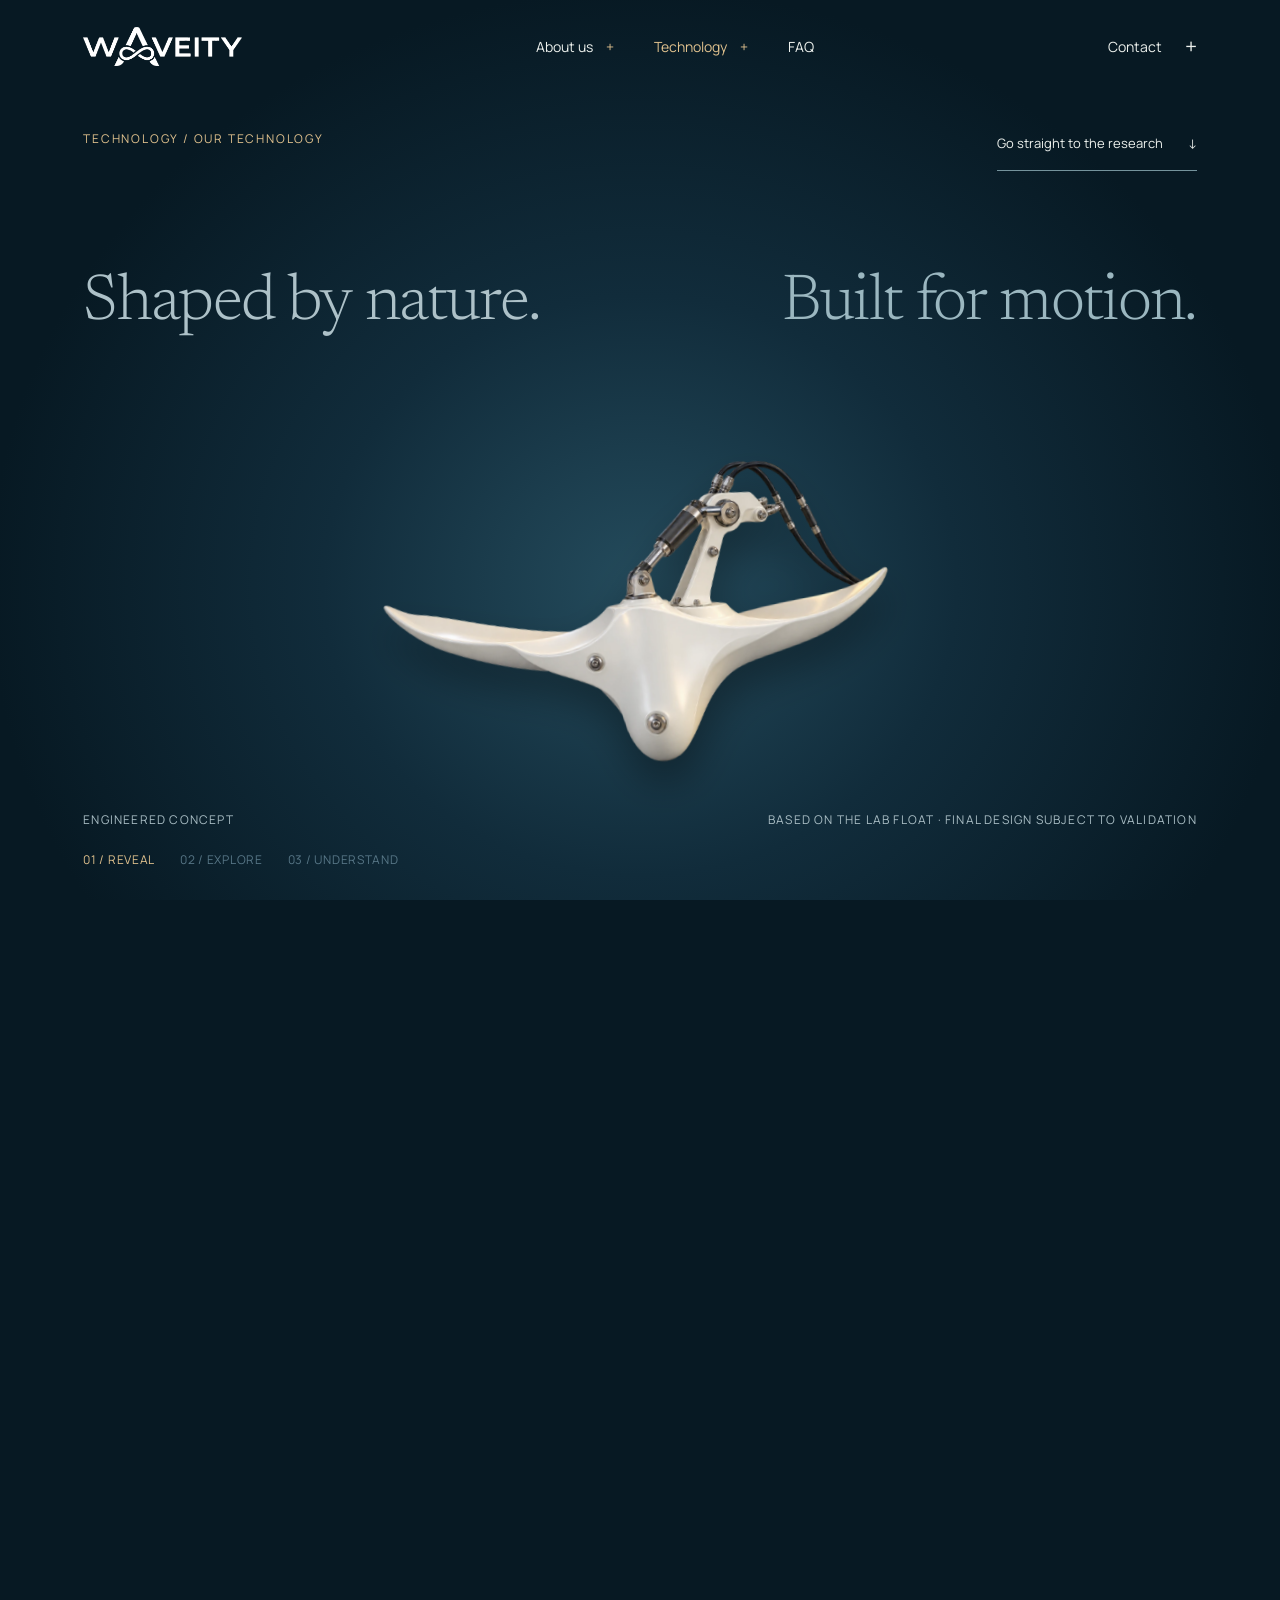
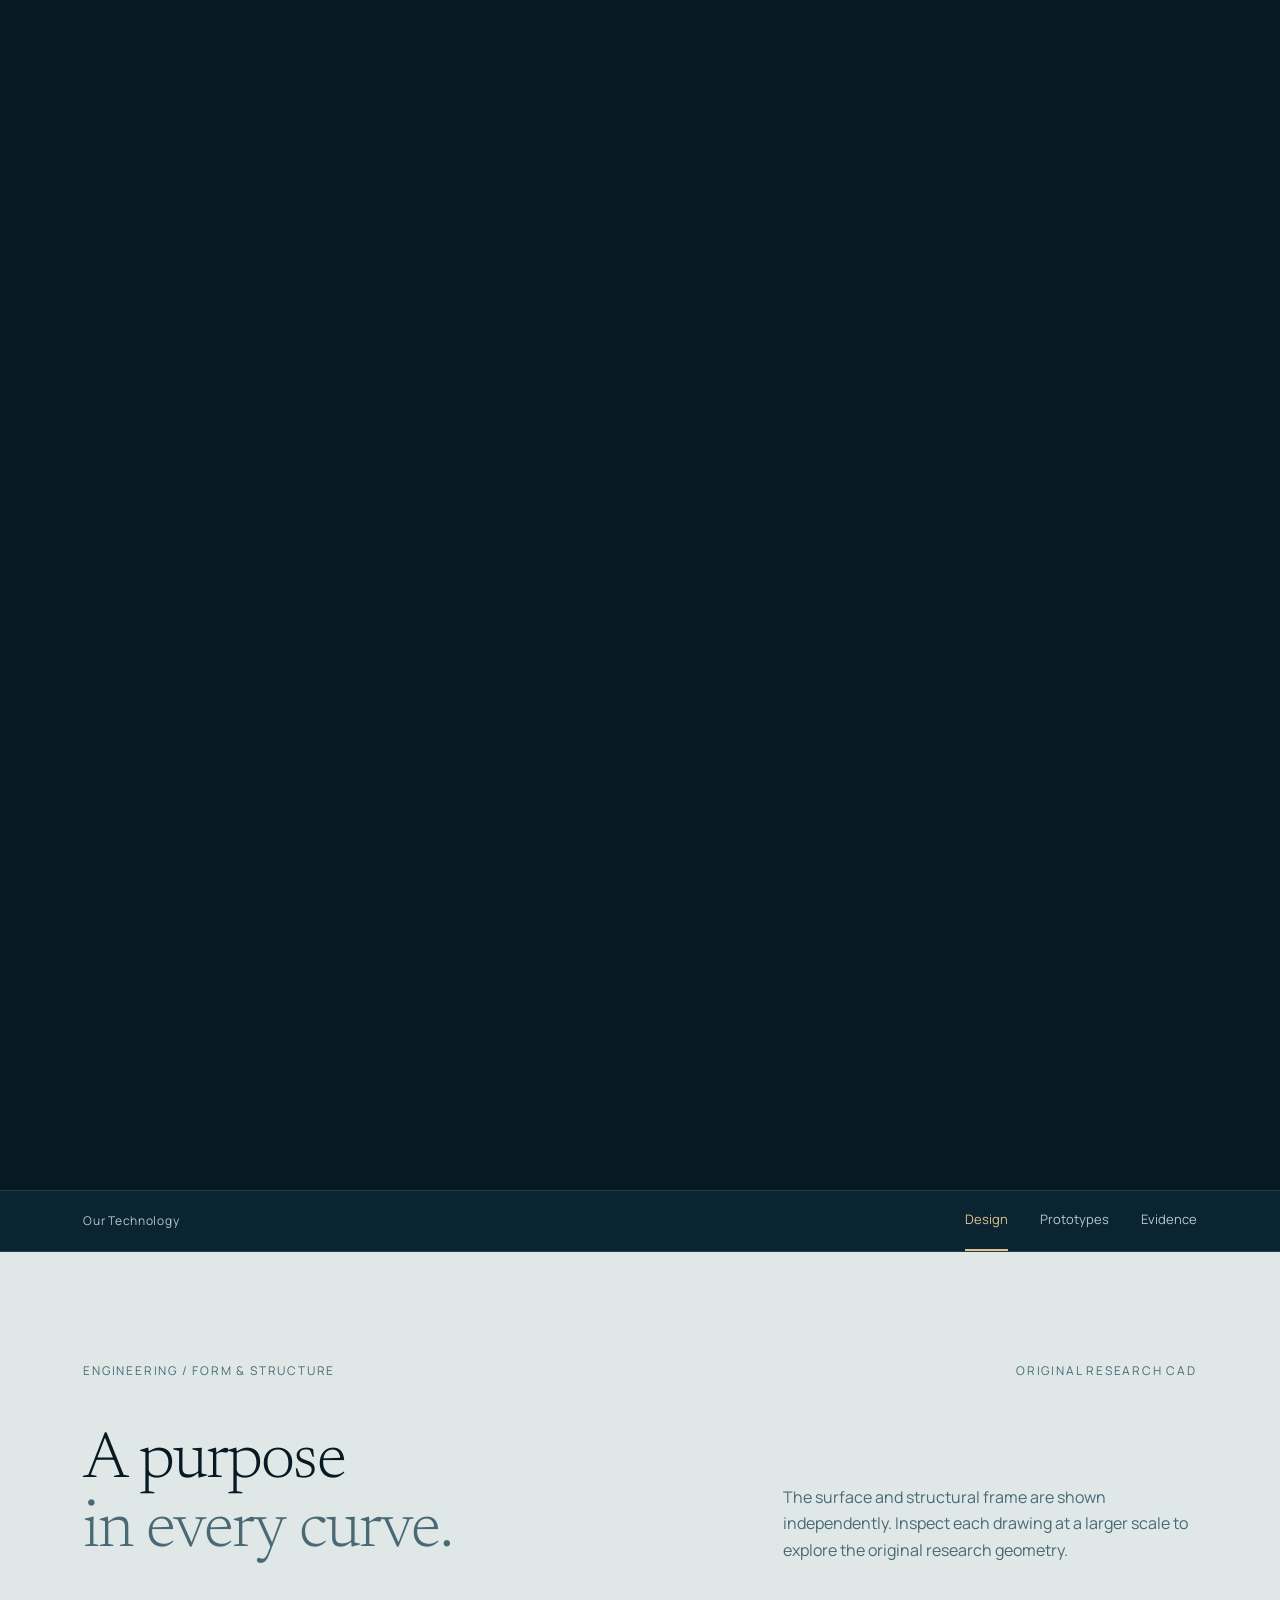
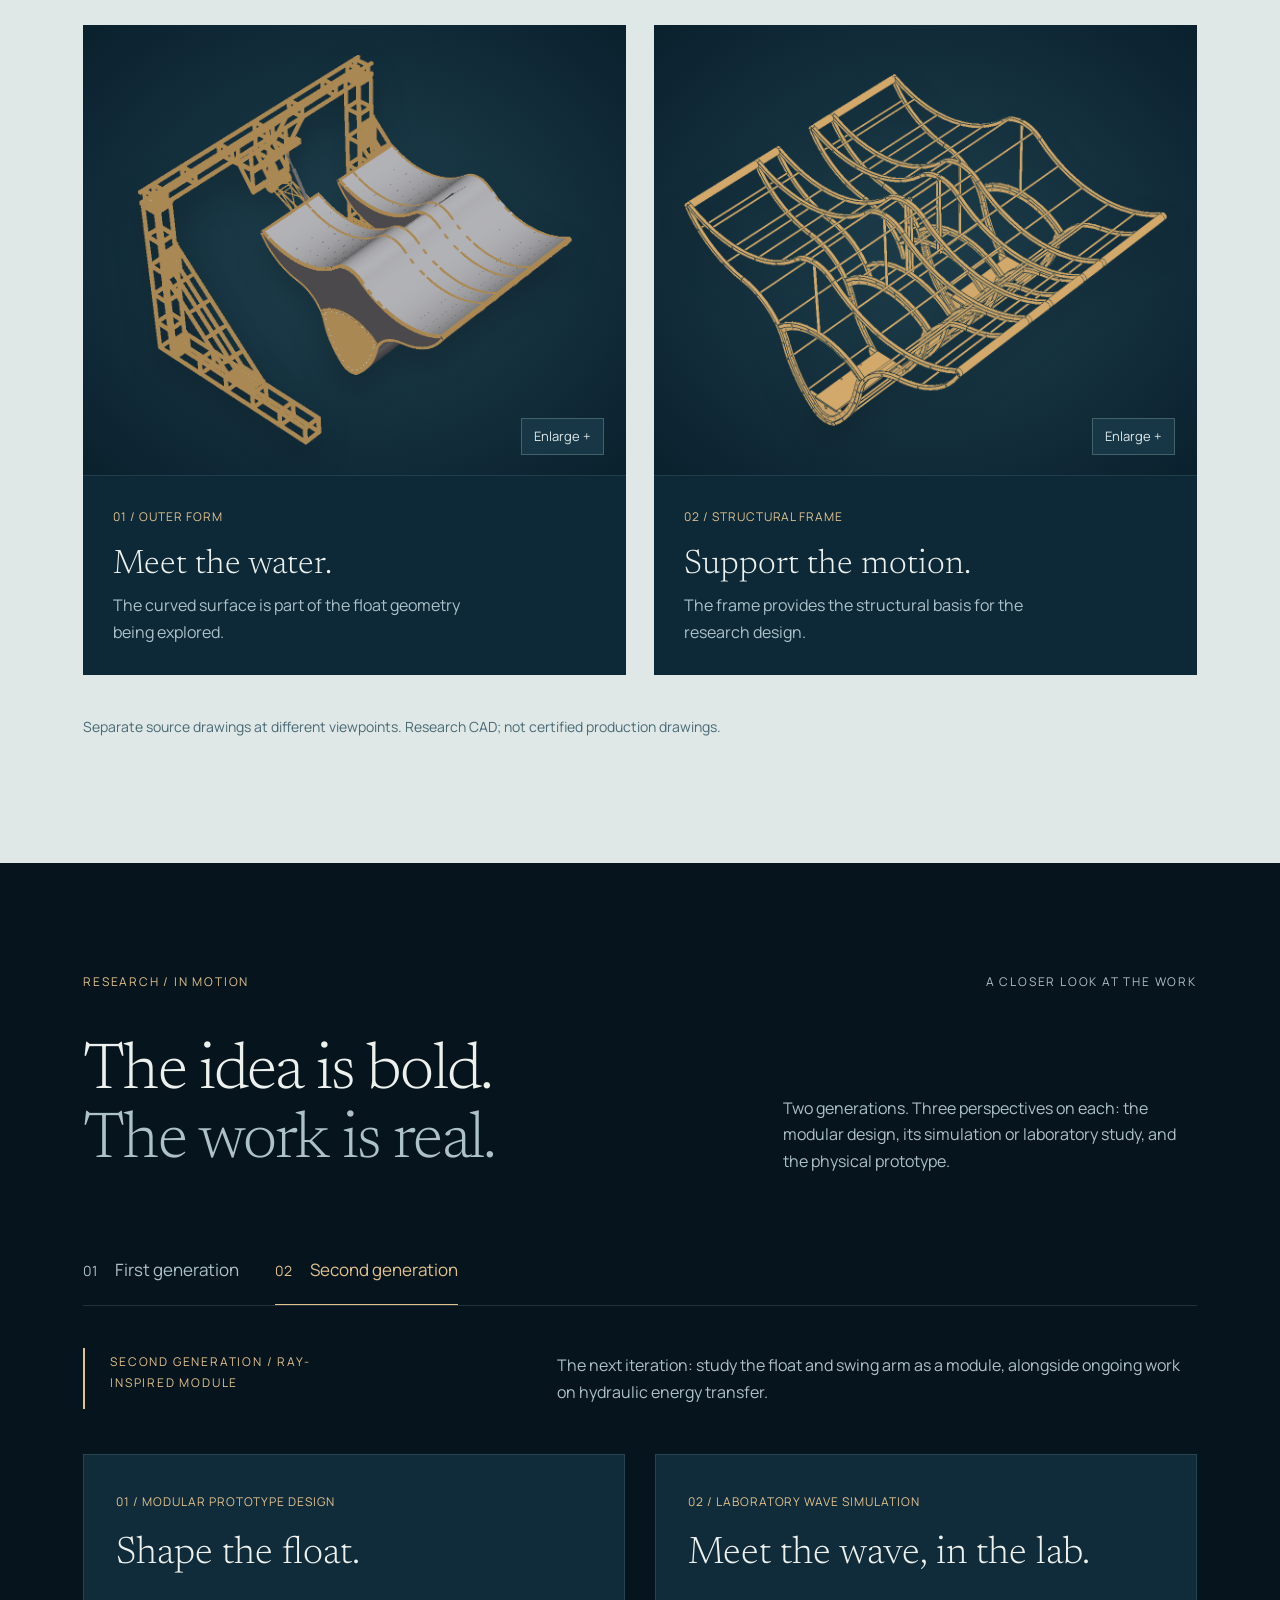
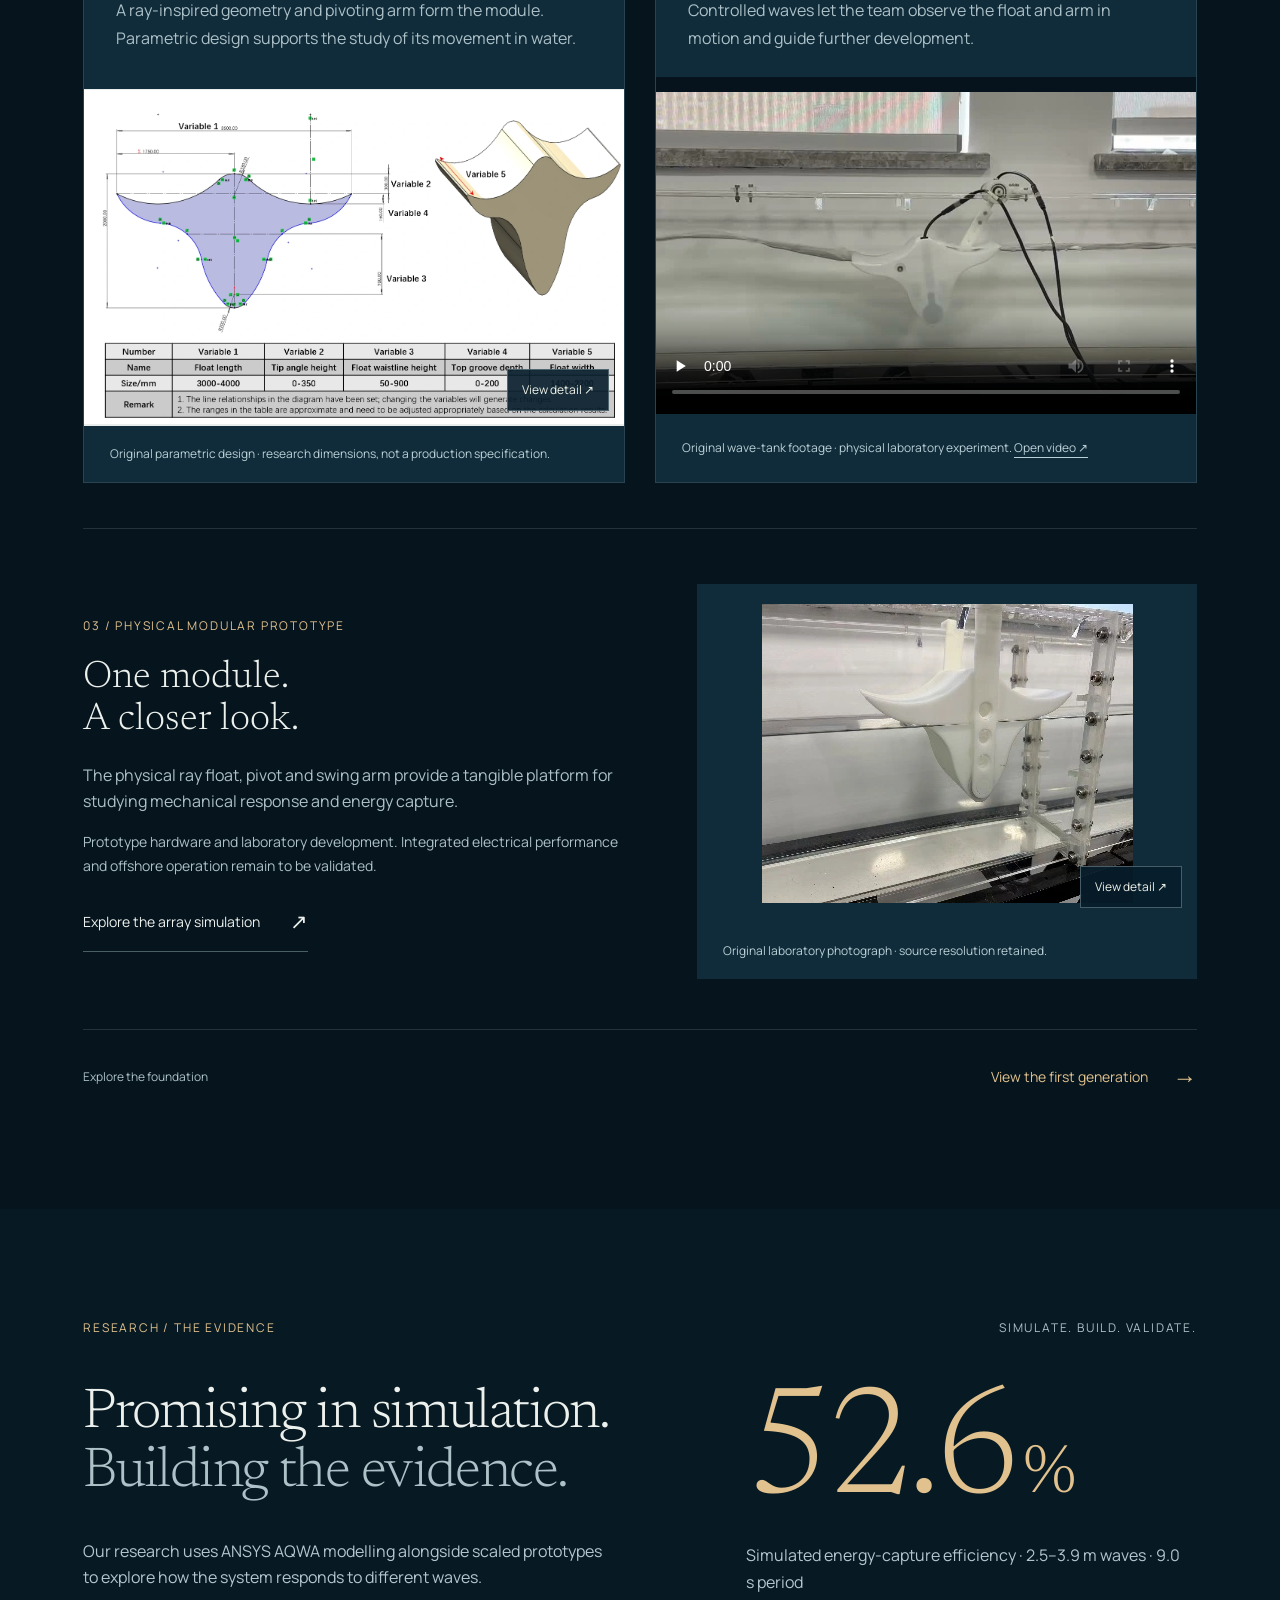
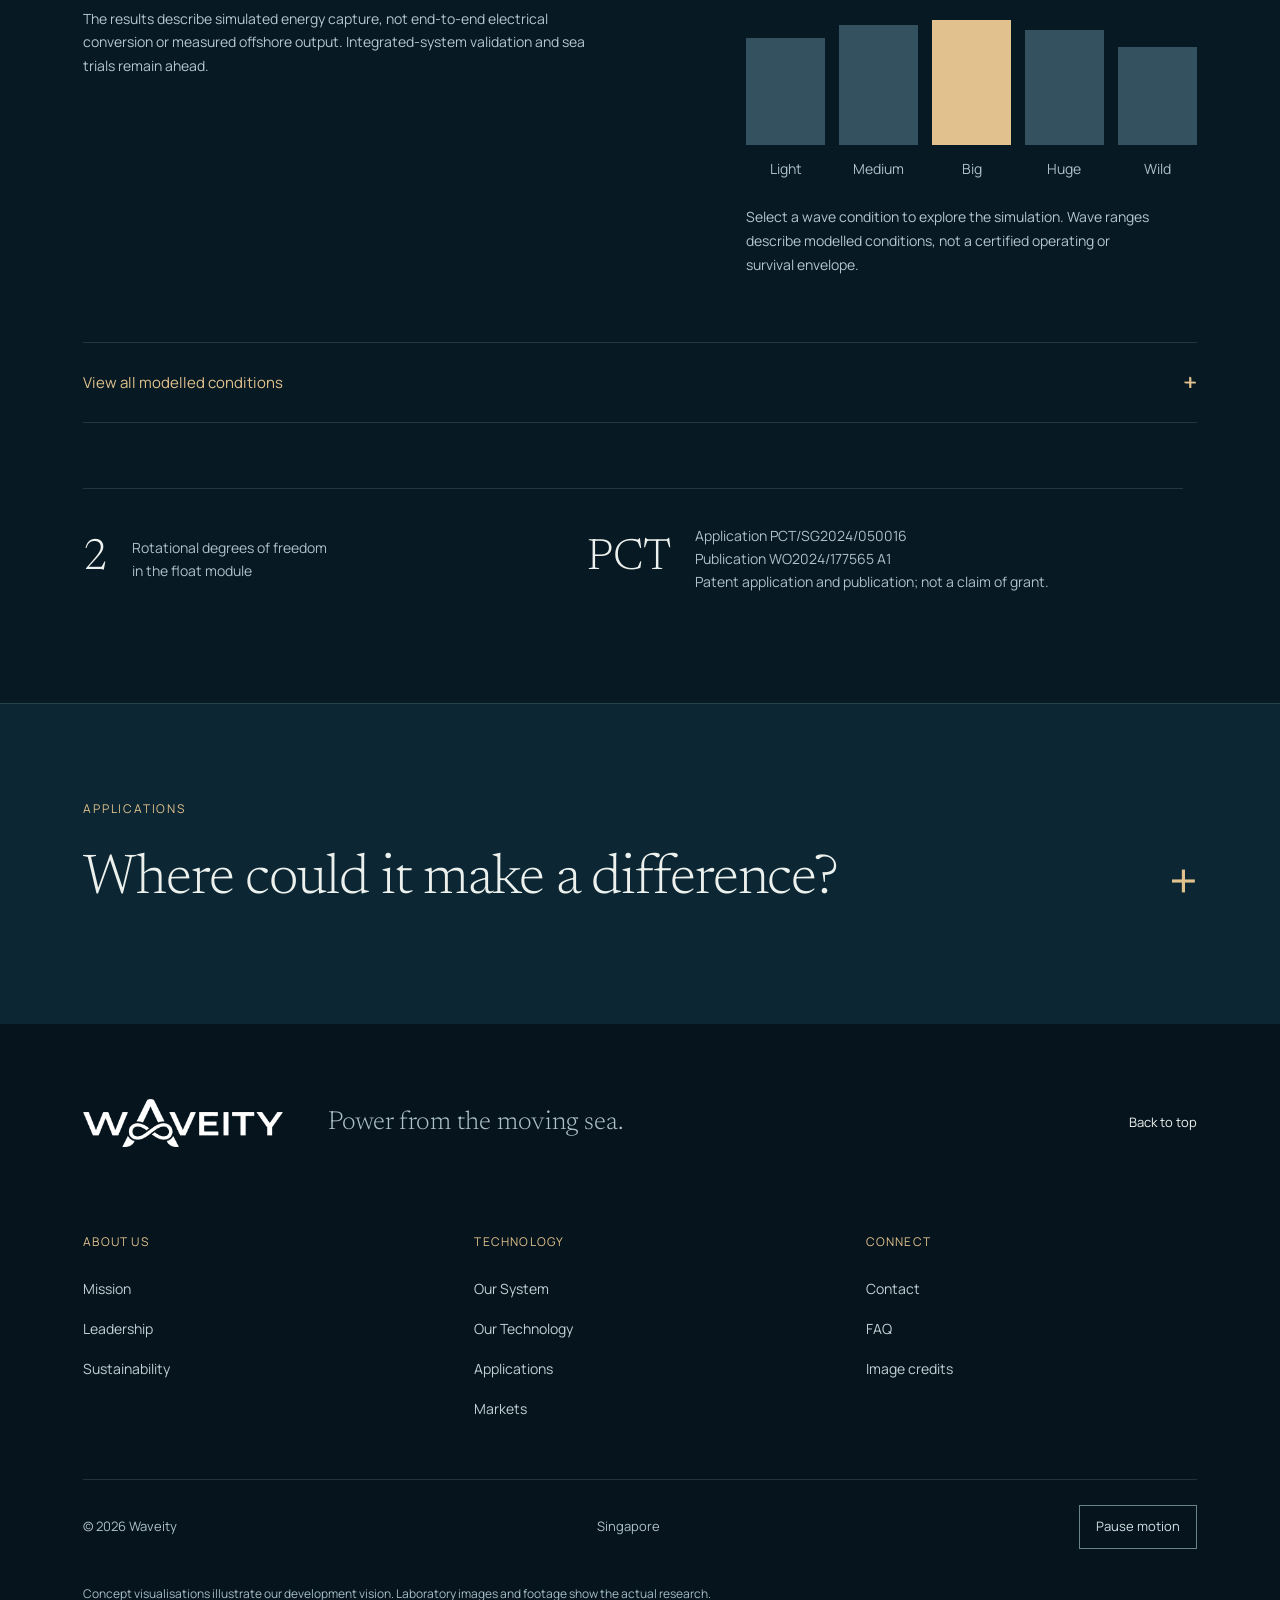
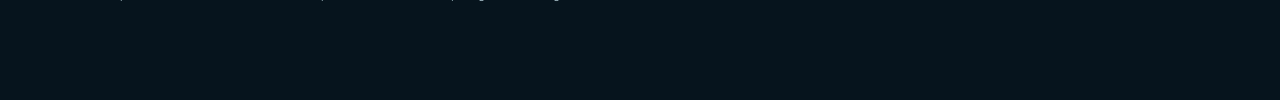
==== technology.html @ b4480b73 "Add files via upload" ====
<!doctype html><html lang="en"><head><meta charset="utf-8"><meta name="viewport" content="width=device-width, initial-scale=1"><title>Our Technology — Waveity</title><meta name="description" content="Explore Waveity’s ray-inspired float, original CAD, two generations of laboratory prototypes, wave-tank footage and qualified simulation results."><meta name="theme-color" content="#071c24"><link rel="icon" type="image/svg+xml" href="data:image/svg+xml,%3Csvg xmlns='http://www.w3.org/2000/svg' viewBox='0 0 64 64'%3E%3Crect width='64' height='64' rx='15' fill='%23071c24'/%3E%3Cpath d='M10 23l10 22 12-22 12 22 10-22' fill='none' stroke='%23e1c28e' stroke-width='6'/%3E%3C/svg%3E"><script defer src="app.js?v=6.1"></script><meta property="og:title" content="Our Technology — Waveity"><meta property="og:description" content="Explore Waveity’s ray-inspired float, original CAD, two generations of laboratory prototypes, wave-tank footage and qualified simulation results."><meta property="og:type" content="website"><meta property="og:site_name" content="Waveity"><link rel="preload" href="assets/font-0.woff2" as="font" type="font/woff2" crossorigin><link rel="preload" href="assets/font-2.woff2" as="font" type="font/woff2" crossorigin><link rel="stylesheet" href="site.css?v=6.1"></head><body class="static-motion technology-page" data-page="technology"><a class="skip" href="#main">Skip to content</a><header id="header"><a href="index.html" class="brand" aria-label="Waveity home"><img src="assets/logo.png" alt="Waveity" width="1240" height="297"></a><nav aria-label="Main navigation"><div class="nav-group"><button aria-expanded="false" aria-controls="about-menu">About us <span>+</span></button><div id="about-menu" class="nav-panel" hidden><a href="mission.html">Mission</a><a href="leadership.html">Leadership</a><a href="sustainability.html">Sustainability</a></div></div><div class="nav-group"><button aria-expanded="false" aria-controls="technology-menu">Technology <span>+</span></button><div id="technology-menu" class="nav-panel" hidden><a href="system.html">Our System</a><a href="technology.html">Our Technology</a><a href="applications.html">Applications</a><a href="markets.html">Markets</a></div></div><a href="faq.html">FAQ</a></nav><a class="nav-contact" href="contact.html">Contact <span>+</span></a><button id="menu-toggle" aria-expanded="false" aria-controls="mobile-menu">Menu <span>+</span></button></header>
<nav id="mobile-menu" aria-label="Mobile navigation" hidden><div><span>ABOUT US</span><a href="mission.html">Mission</a><a href="leadership.html">Leadership</a><a href="sustainability.html">Sustainability</a></div><div><span>TECHNOLOGY</span><a href="system.html">Our System</a><a href="technology.html">Our Technology</a><a href="applications.html">Applications</a><a href="markets.html">Markets</a></div><div><a href="contact.html">Contact</a><a href="faq.html">FAQ</a></div></nav><div class="reading-progress" aria-hidden="true"></div><main id="main" tabindex="-1"><section id="technology" class="manta scroll-scene"><div class="scene-sticky"><div class="manta-kicker eyebrow">TECHNOLOGY / OUR TECHNOLOGY</div><a class="research-jump" href="#prototypes">Go straight to the research <span>↓</span></a><h1 class="manta-headline"><span>Shaped by nature.</span><span>Built for motion.</span></h1><img class="manta-object" src="assets/float-v2.webp" alt="Concept render based on Waveity’s second-generation laboratory float, with curved surfaces, a central pivot and swing-arm connection" fetchpriority="high" width="1448" height="1086"><div class="manta-spec-left"><span class="eyebrow">THE RAY-INSPIRED FLOAT</span><p class="spec-name">Waveity.</p><dl><div><dt>Motion</dt><dd>Two rotational axes</dd></div><div><dt>Energy transfer</dt><dd>Hydraulic development</dd></div><div><dt>Evidence</dt><dd>Laboratory & simulation</dd></div></dl></div><div class="manta-spec-right"><h2>Follow the wave.<br> <span>Capture its motion.</span></h2><p>A curved float and pivoting arm move with the water. The design explores how that movement can be transferred into hydraulic energy.</p><a class="underlined" href="technology.html#prototypes">See the real prototype <span>+</span></a></div><div class="manta-caption"><span>ENGINEERED CONCEPT</span><span>BASED ON THE LAB FLOAT · FINAL DESIGN SUBJECT TO VALIDATION</span></div><div class="scene-steps" aria-hidden="true"><span>01 / REVEAL</span><span>02 / EXPLORE</span><span>03 / UNDERSTAND</span></div></div></section><nav class="chapter-nav" aria-label="Our Technology sections"><span>Our Technology</span><div><a href="#engineering">Design</a><a href="#prototypes">Prototypes</a><a href="#research">Evidence</a></div></nav><section id="engineering" class="section cad-section"><div class="section-top"><span class="eyebrow">ENGINEERING / FORM & STRUCTURE</span><span class="eyebrow">ORIGINAL RESEARCH CAD</span></div><div class="split-title"><h2>A purpose<br> <span>in every curve.</span></h2><p>The surface and structural frame are shown independently. Inspect each drawing at a larger scale to explore the original research geometry.</p></div><div class="cad-pair"><figure><button class="cad-open" data-cad="surface" aria-label="Enlarge the outer form CAD"><img src="assets/float_skin.png" alt="Original CAD drawing of the float surface and support" loading="lazy" width="940" height="845"><span>Enlarge +</span></button><figcaption><span>01 / OUTER FORM</span><h3>Meet the water.</h3><p>The curved surface is part of the float geometry being explored.</p></figcaption></figure><figure><button class="cad-open" data-cad="structure" aria-label="Enlarge the structural frame CAD"><img src="assets/float_wire.png" alt="Original CAD drawing of the internal structural frame" loading="lazy" width="1004" height="732"><span>Enlarge +</span></button><figcaption><span>02 / STRUCTURAL FRAME</span><h3>Support the motion.</h3><p>The frame provides the structural basis for the research design.</p></figcaption></figure></div><p class="fine">Separate source drawings at different viewpoints. Research CAD; not certified production drawings.</p></section><dialog id="cad-dialog" aria-labelledby="cad-title"><div class="cad-dialog-head"><h2 id="cad-title">Outer form</h2><button id="cad-close" aria-label="Close CAD view">Close ×</button></div><img id="cad-large" alt=""><p>Original research CAD. Scroll to inspect; press Escape to close.</p></dialog><section class="prototype section" id="prototypes"><div class="section-top"><span class="eyebrow">RESEARCH / IN MOTION</span><span class="eyebrow">A CLOSER LOOK AT THE WORK</span></div><div class="split-title"><h2>The idea is bold.<br> <span>The work is real.</span></h2><p>Two generations. Three perspectives on each: the modular design, its simulation or laboratory study, and the physical prototype.</p></div><div id="generation-controls" class="prototype-tabs" role="tablist" aria-label="Prototype generations"><button id="tab-gen1" role="tab" aria-controls="panel-gen1" aria-selected="true" tabindex="0">01 <span>First generation</span></button><button id="tab-gen2" role="tab" aria-controls="panel-gen2" aria-selected="false" tabindex="-1">02 <span>Second generation</span></button></div><div class="prototype-panel generation-panel" id="panel-gen1" role="tabpanel" tabindex="0" aria-labelledby="tab-gen1"><div class="generation-intro"><span class="eyebrow">FIRST GENERATION / MODULAR PLATFORM</span><p>The foundation: explore the relationship between repeated floats, a shared structure and mechanical energy transfer.</p></div><div class="research-grid"><article class="research-card"><div class="research-card-head"><span class="eyebrow">01 / MODULAR PROTOTYPE DESIGN</span><h3>A platform of possibilities.</h3><p>Original design studies explore float shapes and frame arrangements as a modular system.</p></div><button class="research-zoom" data-research-image="assets/modular-design.webp" data-research-title="Modular arrangement design study" aria-label="Enlarge Modular arrangement design study"><img src="assets/modular-design.webp" alt="Research matrix comparing float geometries and frame arrangements" width="2407" height="1363" loading="lazy" class=""><span>View detail ↗</span></button><p class="media-note">Original design study from the grant materials.</p></article><article class="research-card"><div class="research-card-head"><span class="eyebrow">02 / NUMERICAL SIMULATION</span><h3>Study the arrangement.</h3><p>The team’s numerical research compares how different float arrangements capture wave motion.</p></div><button class="research-zoom" data-research-image="assets/simulation-arrangements.webp" data-research-title="Wave-energy simulation study" aria-label="Enlarge Wave-energy simulation study"><img src="assets/simulation-arrangements.webp" alt="Original research figure showing wave conditions, simulated energy capture results and model arrangements" width="2664" height="1256" loading="lazy" class=""><span>View detail ↗</span></button><p class="media-note">Numerical research across arrangements · distinct from laboratory footage.</p></article></div><div class="enhanced-prototype"><div class="research-card-head"><span class="eyebrow">03 / PHYSICAL MODULAR PROTOTYPE</span><h3>From an idea to something real.</h3><p>The first-generation laboratory assembly brings repeated float modules, gearing and a shared frame together.</p></div><button class="research-zoom enhanced-view" data-research-image="assets/gen1-enhanced-3840.webp" data-research-title="First-generation prototype — AI-enhanced presentation image" aria-label="Enlarge enhanced first-generation prototype"><img src="assets/gen1-enhanced-1920.webp" srcset="assets/gen1-enhanced-960.webp 960w, assets/gen1-enhanced-1920.webp 1920w, assets/gen1-enhanced-3840.webp 3840w" sizes="(max-width:800px) 100vw, 85vw" width="3840" height="2098" loading="lazy" alt="AI-enhanced presentation version of the first-generation prototype photograph, with the original available below"><span>Explore in 4K ↗</span></button><div class="enhancement-note"><p>AI-enhanced presentation image · exported at 4K width. Fine details may differ from the source; use the original photograph as the engineering record.</p><button class="underlined" data-research-image="assets/gen1-original.png" data-research-title="First-generation prototype — original photograph">View original photograph <span>↗</span></button></div></div><div class="generation-next"><span>Continue the research</span><a href="?generation=2#prototypes" data-generation="2">Explore the second generation <b aria-hidden="true">→</b></a></div></div><div class="prototype-panel generation-panel" id="panel-gen2" role="tabpanel" tabindex="0" aria-labelledby="tab-gen2"><div class="generation-intro"><span class="eyebrow">SECOND GENERATION / RAY-INSPIRED MODULE</span><p>The next iteration: study the float and swing arm as a module, alongside ongoing work on hydraulic energy transfer.</p></div><div class="research-grid"><article class="research-card"><div class="research-card-head"><span class="eyebrow">01 / MODULAR PROTOTYPE DESIGN</span><h3>Shape the float.</h3><p>A ray-inspired geometry and pivoting arm form the module. Parametric design supports the study of its movement in water.</p></div><button class="research-zoom" data-research-image="assets/ray-design.webp" data-research-title="Ray-float parametric design" aria-label="Enlarge Ray-float parametric design"><img src="assets/ray-design.webp" alt="Original parametric drawing of the ray-inspired float and its geometry" width="1433" height="886" loading="lazy" class=""><span>View detail ↗</span></button><p class="media-note">Original parametric design · research dimensions, not a production specification.</p></article><article class="research-card"><div class="research-card-head"><span class="eyebrow">02 / LABORATORY WAVE SIMULATION</span><h3>Meet the wave, in the lab.</h3><p>Controlled waves let the team observe the float and arm in motion and guide further development.</p></div><video id=lab-video controls playsinline preload="none" poster="assets/lab-motion-poster.webp" aria-label="Second-generation ray float moving in the laboratory wave tank"><source src="assets/wave-tank.mp4" type="video/mp4"><p>Your browser cannot play this video. <a href="assets/wave-tank.mp4">Open the research video</a>.</p></video><p class="media-note">Original wave-tank footage · physical laboratory experiment. <a href="assets/wave-tank.mp4" target="_blank" rel="noopener">Open video ↗</a></p></article></div><article class="physical-module"><div class="physical-module-copy"><span class="eyebrow">03 / PHYSICAL MODULAR PROTOTYPE</span><h3>One module.<br> A closer look.</h3><p>The physical ray float, pivot and swing arm provide a tangible platform for studying mechanical response and energy capture.</p><p class="fine">Prototype hardware and laboratory development. Integrated electrical performance and offshore operation remain to be validated.</p><a class="underlined" href="system.html#simulation">Explore the array simulation <span>↗</span></a></div><div class="physical-module-image"><button class="research-zoom" data-research-image="assets/ray-test-module.webp" data-research-title="Physical ray-float test module" aria-label="Enlarge Physical ray-float test module"><img src="assets/ray-test-module.webp" alt="Original photograph of the physical ray-shaped float mounted to its swing arm in a laboratory test fixture" width="371" height="299" loading="lazy" class=""><span>View detail ↗</span></button><span class="media-note">Original laboratory photograph · source resolution retained.</span></div></article><div class="generation-next"><span>Explore the foundation</span><a href="?generation=1#prototypes" data-generation="1">View the first generation <b aria-hidden="true">→</b></a></div></div></section><section class="evidence section" id="research"><div class="section-top"><span class="eyebrow">RESEARCH / THE EVIDENCE</span><span class="eyebrow">SIMULATE. BUILD. VALIDATE.</span></div><div class="evidence-grid"><div><h2>Promising in simulation.<br> <span>Building the evidence.</span></h2><p>Our research uses ANSYS AQWA modelling alongside scaled prototypes to explore how the system responds to different waves.</p><p class="fine">The results describe simulated energy capture, not end-to-end electrical conversion or measured offshore output. Integrated-system validation and sea trials remain ahead.</p></div><div class="efficiency"><div class="big-number"><span id="efficiency-number">52.6</span><small>%</small></div><p id="efficiency-label" aria-live="polite">Simulated energy-capture efficiency · 2.5–3.9 m waves · 9.0 s period</p><div class="wave-bars" aria-label="Simulated energy-capture efficiency by wave condition"><button data-value="40.5" data-height="0.5–1.2" data-period="5.5" aria-label="Light waves, 40.5 percent simulated energy-capture efficiency" aria-pressed="false"><i style="--bar:67%"></i><span>Light</span></button><button data-value="45.2" data-height="1.3–2.4" data-period="7.7" aria-label="Medium waves, 45.2 percent simulated energy-capture efficiency" aria-pressed="false"><i style="--bar:75%"></i><span>Medium</span></button><button data-value="52.6" data-height="2.5–3.9" data-period="9.0" aria-label="Big waves, 52.6 percent simulated energy-capture efficiency" aria-pressed="true"><i style="--bar:88%"></i><span>Big</span></button><button data-value="43.1" data-height="4.0–5.9" data-period="11.0" aria-label="Huge waves, 43.1 percent simulated energy-capture efficiency" aria-pressed="false"><i style="--bar:72%"></i><span>Huge</span></button><button data-value="36.3" data-height="6.0–8.0" data-period="12.4" aria-label="Wild waves, 36.3 percent simulated energy-capture efficiency" aria-pressed="false"><i style="--bar:61%"></i><span>Wild</span></button></div><p class="fine">Select a wave condition to explore the simulation. Wave ranges describe modelled conditions, not a certified operating or survival envelope.</p></div></div><details class="simulation-data"><summary>View all modelled conditions <span aria-hidden="true">+</span></summary><div class="table-wrap"><table><caption>ANSYS AQWA · simulated energy-capture efficiency</caption><thead><tr><th scope="col">Wave height<br> <small>metres</small></th><th scope="col">Period<br> <small>seconds</small></th><th scope="col">Energy capture<br> <small>percent</small></th></tr></thead><tbody><tr><th scope="row">0.5–1.2</th><td>5.5</td><td>40.5%</td></tr><tr><th scope="row">1.3–2.4</th><td>7.7</td><td>45.2%</td></tr><tr><th scope="row">2.5–3.9</th><td>9.0</td><td>52.6%</td></tr><tr><th scope="row">4.0–5.9</th><td>11.0</td><td>43.1%</td></tr><tr><th scope="row">6.0–8.0</th><td>12.4</td><td>36.3%</td></tr></tbody></table><p class="fine">Source: Waveity grant application, wave-energy capture study. These conditions do not define a certified operating or survival envelope.</p></div></details><div class="research-facts"><div><strong>2</strong><span>Rotational degrees of freedom<br> in the float module</span></div><div><strong>PCT</strong><span>Application PCT/SG2024/050016<br> Publication WO2024/177565 A1<br> Patent application and publication; not a claim of grant.</span></div></div></section><dialog id="research-dialog" aria-labelledby="research-dialog-title"><div class="cad-dialog-head"><h2 id="research-dialog-title">Research image</h2><button id="research-close" aria-label="Close research image">Close ×</button></div><img id="research-large" alt=""><p>Original research or enhanced presentation image, as labelled above. Press Escape to close.</p><a id="research-original-link" class="underlined" href="assets/gen1-original.png" target="_blank" rel="noopener">Open full image ↗</a></dialog><aside class="next-chapter"><span class="eyebrow">APPLICATIONS</span><a href="applications.html">Where could it make a difference?<span>+</span></a></aside><noscript><style>#contact-form,.prototype-tabs,[data-switch-gen],[data-motion],#menu-toggle,header nav{display:none}.prototype-panel{margin-top:40px}</style><p class="no-script">Interactive controls need JavaScript. You can browse all pages using the links below, view the research images and contact the team directly by email.</p></noscript></main><footer><div class="footer-top"><a href="index.html" aria-label="Waveity home"><img src="assets/logo.png" alt="Waveity" width="1240" height="297"></a><p>Power from the moving sea.</p><a href="#main">Back to top</a></div><div class="footer-sitemap"><div><span>ABOUT US</span><a href="mission.html">Mission</a><a href="leadership.html">Leadership</a><a href="sustainability.html">Sustainability</a></div><div><span>TECHNOLOGY</span><a href="system.html">Our System</a><a href="technology.html">Our Technology</a><a href="applications.html">Applications</a><a href="markets.html">Markets</a></div><div><span>CONNECT</span><a href="contact.html">Contact</a><a href="faq.html">FAQ</a><a href="credits.html">Image credits</a></div></div><div class="footer-bottom"><span>© 2026 Waveity</span><span>Singapore</span><button class="footer-motion" data-motion aria-pressed="false">Pause motion</button></div><p class="footer-note">Concept visualisations illustrate our development vision. Laboratory images and footage show the actual research.</p></footer></body></html>
---- site.css ----
@font-face{font-family:"Newsreader";src:url(assets/font-0.woff2) format("woff2");font-weight:300;font-display:swap}
@font-face{font-family:"Newsreader";src:url(assets/font-1.woff2) format("woff2");font-weight:400;font-display:swap}
@font-face{font-family:"Manrope";src:url(assets/font-2.woff2) format("woff2");font-weight:400;font-display:swap}
@font-face{font-family:"Manrope";src:url(assets/font-3.woff2) format("woff2");font-weight:600;font-display:swap}
:root{--ink:#071923;--deep:#06141d;--paper:#e5ecea;--muted:#9fb6c0;--gold:#dbbc82;--lime:var(--gold);--line:#b6d0d029;--pad:clamp(24px,6.5vw,110px);--serif:'Newsreader',Georgia,serif;--sans:'Manrope',Arial,sans-serif}*{box-sizing:border-box}html{scroll-padding-top:100px}body{margin:0;background:var(--ink);color:#edf1ed;font:16px/1.65 var(--sans);-webkit-font-smoothing:antialiased}a{color:inherit;text-decoration:none}button,input,select,textarea{font:inherit}button{cursor:pointer}img{display:block;max-width:100%}button,a{-webkit-tap-highlight-color:transparent}a:focus-visible,button:focus-visible,summary:focus-visible,input:focus-visible{outline:2px solid var(--gold);outline-offset:6px}button{color:inherit}.skip{position:fixed;left:20px;top:-80px;z-index:100;background:var(--gold);color:var(--ink);padding:12px}.skip:focus{top:10px}header{position:fixed;inset:0 0 auto;z-index:40;height:94px;padding:0 var(--pad);display:flex;align-items:center;gap:35px;transition:background .3s,color .3s,border-color .3s;border-bottom:1px solid transparent}header.scrolled{background:#071923eF;border-color:var(--line);backdrop-filter:blur(14px)}.brand{width:159px;margin-right:auto}.brand img{width:100%;height:auto}header nav{display:flex;gap:32px;font-size:13px}header nav a,.nav-contact{transition:color .2s}header nav a:hover,.nav-contact:hover{color:var(--gold)}.nav-contact{margin-left:auto;font-size:13px;display:flex;gap:23px;align-items:center}.nav-contact span{font-size:21px}#menu-toggle{display:none;background:transparent;border:0;font-size:14px;gap:15px}#mobile-menu{position:fixed;inset:79px 0 0;z-index:39;background:var(--ink);padding:40px var(--pad);overflow:auto}#mobile-menu[hidden]{display:none}#mobile-menu a{display:block;font:300 36px/1.3 var(--serif);padding:10px 0}.floating-cta{position:fixed;z-index:35;bottom:25px;left:50%;transform:translateX(-50%);background:var(--gold);color:var(--ink);display:flex;align-items:center;font-size:13px;font-weight:600;padding-left:22px;box-shadow:0 7px 40px #0003;transition:opacity .3s,transform .3s;white-space:nowrap}.floating-cta>span{font-size:23px;margin-left:20px;width:46px;height:46px;background:#cba968;display:grid;place-items:center}.floating-cta:hover{background:#edd7b0}.floating-cta.hide{opacity:0;pointer-events:none;transform:translate(-50%,20px)}.reading-progress{position:fixed;inset:0 auto auto 0;height:2px;background:var(--gold);z-index:60;width:0}.eyebrow,.small-index{font-size:12px;line-height:1.5;letter-spacing:.15em;color:var(--gold);font-weight:400}.hero{height:100svh;min-height:720px;max-height:1400px;position:relative;overflow:hidden}.hero-background{position:absolute;inset:0;width:100%;height:100%;object-fit:cover;object-position:65% center;transform:scale(1.025);will-change:transform}.hero-veil{position:absolute;inset:0;background:linear-gradient(90deg,#06141ddd 0%,#06141d65 40%,#06141d00 72%),linear-gradient(180deg,#06141d40,transparent 30%,#06141d00 60%,#06141dd9)}.hero-content{position:absolute;left:var(--pad);right:var(--pad);top:27%;z-index:2}.hero h1{font:300 clamp(70px,7.7vw,130px)/.96 var(--serif);letter-spacing:-.045em;margin:30px 0 30px;max-width:950px}.hero h1 span{color:#c8d7d7}.hero-content>p{font-size:16px;line-height:1.7;color:#c3d2d7;margin:0 0 24px}.underlined,.text-button{display:inline-flex;align-items:center;justify-content:space-between;gap:30px;border:0;border-bottom:1px solid #8aaba580;background:none;padding:12px 0;color:inherit;font-size:14px;text-align:left}.underlined>span,.text-button>span{font-size:21px}.underlined:hover,.text-button:hover{color:var(--gold);border-color:var(--gold)}.hero-foot{position:absolute;left:var(--pad);right:var(--pad);bottom:35px;display:flex;justify-content:space-between;gap:30px;color:#c0cdd1;font-size:10px;letter-spacing:.1em}.hero-foot>a{position:absolute;right:0;bottom:46px;border-left:1px solid #c9d8d1;padding-left:20px}.hero-foot>span:last-child{font-size:9px;align-self:end}.scroll-scene{position:relative}.scene-sticky{position:sticky;top:0;height:100svh;min-height:680px;overflow:hidden}.manifesto{height:210vh}.manifesto-photo{position:absolute;inset:0;height:100%;width:100%;object-fit:cover;object-position:center;filter:saturate(.7);transform:scale(1.04)}.manifesto-veil{position:absolute;inset:0;background:linear-gradient(180deg,#071923c4,#071923b5 40%,#071923f2)}.manifesto-content{position:absolute;top:18%;left:var(--pad);right:var(--pad)}.manifesto h2{font:300 clamp(40px,4.8vw,76px)/1.1 var(--serif);max-width:1150px;letter-spacing:-.025em;margin:32px 0 60px}.word-reveal .word{opacity:.28}.mission-bottom{display:grid;grid-template-columns:1.1fr 1fr 1fr;gap:55px;align-items:start;border-top:1px solid #c6d8d638;padding-top:35px}.mission-bottom h2{font:300 34px/1.12 var(--serif);margin:0}.mission-bottom p{font-size:15px;color:#b9cdd3;max-width:360px;margin:0}.scene-disclaimer{position:absolute;bottom:30px;left:var(--pad);font-size:10px;letter-spacing:.12em;color:#8aa5b1}.manta{height:360vh;background:var(--ink)}.manta .scene-sticky{background:radial-gradient(ellipse at 50% 65%,#244b5c 0%,#112c3b 35%,#071923 72%)}.manta-kicker{position:absolute;top:130px;left:var(--pad);z-index:2}.manta-headline{position:absolute;left:var(--pad);right:var(--pad);top:30%;display:flex;justify-content:space-between;gap:28px;font:300 clamp(45px,5.1vw,87px)/1.05 var(--serif);letter-spacing:-.025em;margin:0}.manta-headline>span:last-child{color:#9bb7c0}.manta-object{position:absolute;top:50%;left:50%;width:min(73vw,1200px);height:auto;max-height:80vh;object-fit:contain;transform:translate(-50%,-10%) scale(.75);filter:drop-shadow(0 40px 35px #0005);will-change:transform;z-index:3;pointer-events:none}.manta-spec-left,.manta-spec-right{position:absolute;top:37%;width:24%;max-width:350px;opacity:0;z-index:5}.manta-spec-left{left:var(--pad)}.manta-spec-right{right:var(--pad)}.manta-spec-left .spec-name{font:300 58px/1 var(--serif);margin:23px 0}.manta-spec-left dl{margin:0}.manta-spec-left dl>div{border-top:1px solid var(--line);padding:13px 0;display:flex;justify-content:space-between;gap:15px;font-size:12px}.manta-spec-left dt{color:var(--muted)}.manta-spec-left dd{margin:0;text-align:right}.manta-spec-right h2{font:300 40px/1.05 var(--serif);letter-spacing:-.02em;margin:0 0 25px}.manta-spec-right h2 span{color:var(--muted)}.manta-spec-right p{font-size:15px;max-width:340px;color:#b2c9d0}.manta-caption{position:absolute;bottom:93px;left:var(--pad);right:var(--pad);display:flex;justify-content:space-between;color:#a9bdc4;font-size:10px;letter-spacing:.1em}.scene-steps{position:absolute;bottom:35px;left:var(--pad);display:flex;gap:25px;font-size:10px;color:#587787;letter-spacing:.06em}.scene-steps .active{color:var(--gold)}.section{padding:110px var(--pad)}.section-top{display:flex;justify-content:space-between;gap:20px;margin-bottom:60px}.section-top .eyebrow:last-child{color:var(--muted)}h2{font:300 clamp(44px,5.1vw,80px)/1.05 var(--serif);letter-spacing:-.028em;margin:0 0 35px}h2 span{color:var(--muted)}.light,.markets{background:var(--paper);color:var(--ink)}.light .eyebrow,.markets .eyebrow{color:#496c75}.light h2 span,.markets h2 span{color:#527581}.light .fine{color:#546e77}.engineering-grid{display:grid;grid-template-columns:.8fr 1.25fr;gap:80px;align-items:center}.engineering-grid>div:first-child>p{max-width:430px;font-size:16px;color:#47626c}.engineering-stage{position:relative;aspect-ratio:1004/732;background:#102d3d;overflow:hidden;border:1px solid #385462}.engineering-stage>img,.wire-reveal img{width:100%;height:100%;object-fit:contain}.wire-reveal{position:absolute;inset:0;clip-path:inset(0 50% 0 0)}.scan-line{position:absolute;top:0;bottom:0;left:50%;width:1px;background:var(--gold);box-shadow:0 0 24px #dbbc8266}.cad-caption{position:absolute;bottom:20px;left:24px;color:#94b1bd;font-size:10px;letter-spacing:.12em}.reveal-label{display:flex;justify-content:space-between;max-width:380px;font-size:13px;margin-top:33px}.reveal-label span{color:#50747f}#structure-range{width:100%;max-width:380px;accent-color:#285365;cursor:ew-resize;margin:15px 0}.range-labels{max-width:380px;display:flex;justify-content:space-between;font-size:10px;letter-spacing:.1em;color:#55727a}.principles{display:grid;grid-template-columns:repeat(3,1fr);gap:50px;margin-top:65px;border-top:1px solid #9db2b466;padding-top:33px}.principles article>span{font-size:11px;letter-spacing:.14em;color:#587881}.principles h3{font:300 33px/1.1 var(--serif);margin:17px 0}.principles p{font-size:15px;line-height:1.65;color:#47626c;margin:0}.split-title{display:grid;grid-template-columns:1.5fr 1fr;gap:80px;align-items:end}.split-title>p{max-width:440px;font-size:16px;color:var(--muted);margin:0 0 37px}.prototype{background:var(--deep)}.prototype-tabs{display:flex;gap:36px;border-bottom:1px solid var(--line);margin:25px 0 42px}.prototype-tabs button{background:none;border:0;border-bottom:1px solid transparent;color:var(--muted);padding:20px 0;font-size:13px}.prototype-tabs button span{font-size:17px;margin-left:15px}.prototype-tabs button[aria-selected=true]{color:var(--gold);border-color:var(--gold)}.prototype-panel{display:grid;grid-template-columns:1.5fr 1fr;gap:70px;align-items:center}.prototype-panel[hidden]{display:none}.prototype-media{position:relative;background:#102a32;overflow:hidden}.prototype-media>img,.prototype-media>video{display:block;width:100%;aspect-ratio:16/10;object-fit:cover}.prototype-media>video{object-fit:contain}.image-tag{position:absolute;left:17px;top:17px;padding:8px 12px;background:#061923d9;border:1px solid #fff3;font-size:10px;letter-spacing:.1em;color:#eff3ef;pointer-events:none}.prototype-copy h3{font:300 clamp(35px,3.5vw,53px)/1.04 var(--serif);letter-spacing:-.02em;margin:24px 0}.prototype-copy>p{font-size:16px;color:var(--muted)}.detail-line{padding:14px 0;border-bottom:1px solid var(--line);display:flex;justify-content:space-between;gap:15px;font-size:13px}.detail-line span{color:var(--muted)}.detail-line strong{font-weight:400}.prototype-copy .text-button{margin-top:20px}.fine{font-size:13px!important;line-height:1.65;color:var(--muted)}.evidence-grid{display:grid;grid-template-columns:1.25fr 1fr;gap:100px}.evidence-grid h2{font-size:clamp(40px,4.4vw,69px)}.evidence-grid>div>p{max-width:520px;color:#b4c7cf}.efficiency{padding-top:10px}.big-number{font:300 clamp(110px,12vw,180px)/.8 var(--serif);letter-spacing:-.04em;color:var(--gold)}.big-number small{font-size:.45em;margin-left:8px}.efficiency>p{margin:25px 0}.wave-bars{height:160px;display:flex;gap:14px}.wave-bars button{background:transparent;border:0;flex:1;padding:0;display:flex;flex-direction:column;justify-content:end;color:var(--muted)}.wave-bars i{height:var(--bar);background:#34515f;width:100%;transition:background .3s}.wave-bars button[aria-pressed=true] i{background:var(--gold)}.wave-bars button:hover i{background:#b49d70}.wave-bars span{font-size:12px;display:block;width:100%;padding-top:12px}.research-facts{display:grid;grid-template-columns:repeat(3,1fr);gap:45px;margin-top:65px;border-top:1px solid var(--line);padding-top:35px}.research-facts>div{display:flex;gap:24px;align-items:center}.research-facts strong{font:300 44px/1 var(--serif);white-space:nowrap}.research-facts span{font-size:12px;color:var(--muted)}.applications{border-top:1px solid var(--line)}.application-layout{display:grid;grid-template-columns:.85fr 1.15fr;gap:60px;margin-top:40px}.application-choices button{background:none;border:0;border-top:1px solid var(--line);width:100%;display:flex;align-items:center;gap:25px;padding:30px 0;color:#73919d;text-align:left;font:300 clamp(25px,2.6vw,41px)/1.1 var(--serif)}.application-choices button:last-child{border-bottom:1px solid var(--line)}.application-choices small{font:400 11px var(--sans);color:var(--muted)}.application-choices button>span{margin-left:auto;font:400 24px var(--sans);transition:transform .3s}.application-choices button[aria-selected=true]{color:var(--gold)}.application-choices button[aria-selected=true]>span{transform:rotate(45deg)}.application-image{height:400px;position:relative;overflow:hidden}.application-image img{height:100%;width:100%;object-fit:cover}.application-description{display:flex;align-items:start;justify-content:space-between;gap:25px}.application-description p{color:#b7cad1;max-width:360px;font-size:15px;margin:25px 0 10px}.application-description .text-button{white-space:nowrap;font-size:12px;gap:16px;margin-top:15px}.horizon{height:650px;position:relative;overflow:hidden}.horizon>img{width:100%;height:100%;object-fit:cover;object-position:center 58%}.horizon-overlay{position:absolute;inset:0;background:linear-gradient(90deg,#06141de0,#06141d22)}.horizon-copy{position:absolute;inset:0;padding:100px var(--pad);display:flex;flex-direction:column;justify-content:center}.horizon-copy h2{font-size:clamp(55px,6.5vw,104px);margin:33px 0}.horizon-copy p{font-size:17px;color:#d0dadb}.markets .section-top .eyebrow,.markets .split-title>p{color:#4a6b77}.roadmap{display:grid;grid-template-columns:repeat(3,1fr);gap:45px;margin-top:25px}.roadmap article{border-top:1px solid #a9bbbc;padding-top:30px;position:relative}.step-number{font:300 80px/1 var(--serif);color:#8ea7a7;display:block}.status{display:block;font-size:10px;letter-spacing:.12em;margin-top:28px;color:#52727c}.roadmap h3{font:300 35px/1.1 var(--serif);margin:18px 0}.roadmap p{font-size:15px;color:#47626c}.investor-callout{display:grid;grid-template-columns:1.25fr 1fr;gap:100px;margin-top:65px;border-top:1px solid #adbfbe;padding-top:40px}.investor-callout h2{font:300 43px/1.08 var(--serif);margin:25px 0 0}.investor-callout p{font-size:16px;color:#47626c;margin:0 0 25px}.pill{display:inline-flex;align-items:center;justify-content:center;padding:14px 24px;border:1px solid var(--line);background:none;font-size:14px;color:inherit}.dark-pill{background:var(--ink);color:var(--paper)}.dark-pill:hover{background:#295366}.team-grid{display:grid;grid-template-columns:repeat(5,1fr);gap:24px;margin-top:30px}.portrait{aspect-ratio:4/5;background:#a8bcbf;overflow:hidden}.portrait img{height:100%;width:100%;object-fit:cover;filter:grayscale(1);transition:filter .5s,transform .5s}.team-grid article:hover img{filter:grayscale(0);transform:scale(1.04)}.team-grid h3{font:300 28px/1.1 var(--serif);margin:22px 0 8px}.team-grid article>span{display:block;font-size:11px;color:var(--gold);min-height:40px}.team-grid article>p{font-size:14px;color:var(--muted);line-height:1.65}.faq{background:var(--deep);display:grid;grid-template-columns:1fr 1.3fr;gap:100px}.faq h2{margin-top:25px;font-size:clamp(40px,4.5vw,70px)}.questions details{border-bottom:1px solid var(--line)}.questions details:first-child{border-top:1px solid var(--line)}summary{position:relative;list-style:none;padding:24px 40px 24px 0;cursor:pointer;font-size:16px;line-height:1.55}summary::-webkit-details-marker{display:none}summary:after{content:'+';position:absolute;right:0;top:20px;font-size:24px;color:var(--gold)}details[open] summary:after{content:'−'}details p{margin:0 30px 25px 0;font-size:15px;color:var(--muted)}.contact{background:var(--paper);color:var(--ink)}.contact .eyebrow,.contact .section-top .eyebrow{color:#4b6b76}.contact-grid{display:grid;grid-template-columns:1.25fr 1fr;gap:110px}.contact h2{font-size:clamp(76px,9vw,136px);line-height:.95;letter-spacing:-.04em}.contact h2 em{font-style:normal;color:#64818a}.contact p{color:#42616e}.email-link{display:inline-block;font-size:clamp(16px,1.7vw,23px);border-bottom:1px solid #90a8ad;margin-top:25px;overflow-wrap:anywhere}#contact-form{max-width:520px;padding-top:10px}#contact-form label{font-size:12px;display:block;margin-bottom:9px}#contact-form input,#contact-form select,#contact-form textarea{width:100%;background:transparent;color:var(--ink);border:0;border-bottom:1px solid #a9bcbe;border-radius:0;padding:10px 0 14px;margin-bottom:24px;font-size:15px}#contact-form input::placeholder,#contact-form textarea::placeholder{color:#63808a}#contact-form select option{background:var(--paper)}#contact-form textarea{resize:vertical}#contact-form button{background:var(--ink);color:var(--paper);padding:15px 28px}#contact-form .fine{color:#4c6c76}footer{padding:60px var(--pad) 85px;background:var(--deep)}.footer-top{display:flex;align-items:center;gap:45px;padding-bottom:45px}.footer-top>p{font:300 26px var(--serif);color:var(--muted)}.footer-top>a:last-child{margin-left:auto;font-size:13px}.footer-bottom{display:flex;justify-content:space-between;gap:25px;padding-top:25px;border-top:1px solid var(--line);font-size:12px;color:var(--muted)}.footer-bottom>div{display:flex;gap:24px}.footer-note{font-size:11px;color:#77929e;margin-top:35px;max-width:850px}.reveal{opacity:0;transform:translateY(25px);transition:opacity .7s,transform .7s}.reveal.visible{opacity:1;transform:none}
@media(min-width:1800px){.hero-content{top:30%}.manta-spec-left,.manta-spec-right{width:26%}.manta-spec-right h2{font-size:48px}.scene-sticky{min-height:850px}}
@media(max-width:1100px){header nav{gap:22px}.hero h1{font-size:8.7vw}.hero-content{top:28%}.mission-bottom{gap:30px}.mission-bottom h2{font-size:30px}.mission-bottom p{font-size:14px}.manta-spec-left,.manta-spec-right{width:25%;max-width:270px}.manta-spec-right h2{font-size:32px}.manta-spec-right p{font-size:14px}.manta-spec-left dl>div{font-size:11px}.engineering-grid{gap:45px}.split-title{gap:50px}.prototype-panel{gap:40px}.evidence-grid{gap:50px}.research-facts>div{flex-direction:column;align-items:start;gap:15px}.application-layout{gap:35px}.application-description{display:block}.application-description .text-button{margin-top:0}.team-grid{gap:18px}.team-grid h3{font-size:26px}.team-grid article>span{min-height:48px}.faq{gap:55px}.contact-grid{gap:60px}}
@media(max-width:800px){header{height:80px}header nav{display:none}.nav-contact{margin-left:0}#menu-toggle{display:flex}.hero{min-height:740px}.hero-content{top:25%}.hero h1{font-size:clamp(62px,10.5vw,84px)}.hero-background{object-position:63% center}.hero-foot>span:last-child{max-width:140px;text-align:right}.manifesto-content{top:17%}.manifesto h2{font-size:46px;margin-bottom:40px}.mission-bottom{grid-template-columns:1fr 1fr}.mission-bottom h2{grid-column:1/-1}.manifesto{height:180vh}.manta{height:280vh}.manta-kicker{top:115px}.manta-headline{top:24%;font-size:48px;flex-direction:column;text-align:center;gap:0}.manta-spec-left{top:23%;left:var(--pad);width:40%;max-width:none}.manta-spec-left .spec-name{font-size:42px;margin:16px 0}.manta-spec-left dl{display:none}.manta-spec-right{top:auto;bottom:15%;left:var(--pad);right:var(--pad);max-width:none;width:auto}.manta-spec-right h2{font-size:35px;max-width:340px}.manta-spec-right p{max-width:520px;font-size:14px}.manta-spec-right .underlined{display:none}.manta-object{width:95vw}.manta-caption{bottom:76px}.manta-caption>span:first-child{display:none}.manta-caption>span:last-child{font-size:9px;max-width:80%}.scene-steps{display:none}.engineering-grid,.split-title,.evidence-grid,.application-layout,.contact-grid,.faq{grid-template-columns:1fr;gap:30px}.engineering-grid>div:first-child>p{max-width:620px}.engineering-stage{margin-top:15px}.principles{gap:30px}.split-title>p{max-width:600px;margin-bottom:25px}.prototype-panel{grid-template-columns:1fr;gap:30px}.prototype-copy h3 br{display:none}.efficiency{max-width:520px}.application-layout{margin-top:10px}.application-image{height:430px}.application-description{display:flex}.application-description .text-button{margin-top:18px}.team-grid{grid-template-columns:repeat(3,1fr);gap:30px 22px}.team-grid article>span{min-height:40px}.investor-callout{gap:45px}.investor-callout h2{font-size:37px}.contact-grid{gap:55px}.footer-top{flex-wrap:wrap;gap:25px}.footer-bottom{flex-wrap:wrap}.footer-bottom>div{flex-wrap:wrap;gap:17px}}
@media(max-width:550px){.brand{width:138px}.nav-contact{display:none}.hero{min-height:730px;max-height:1100px}.hero-background{object-position:70% center}.hero-veil{background:linear-gradient(180deg,#06141d70,#06141d30 50%,#06141dce),linear-gradient(90deg,#06141d8a,transparent)}.hero-content{top:21%}.hero h1{font-size:59px;line-height:1.02;margin:27px 0}.hero-content>p{font-size:15px}.hero-content>.eyebrow{font-size:10px}.hero-foot{bottom:100px;font-size:9px;gap:15px}.hero-foot>span:first-child{max-width:170px}.hero-foot>span:last-child{font-size:8px;max-width:115px}.hero-foot>a{display:none}.floating-cta{bottom:20px;font-size:12px}.floating-cta>span{height:44px;width:44px}.section{padding:76px var(--pad)}.section-top{margin-bottom:42px}.section-top>.eyebrow:last-child:not(:first-child){display:none}.eyebrow{font-size:10px}.scene-sticky{min-height:700px}.manifesto{height:185vh}.manifesto-content{top:16%}.manifesto h2{font-size:37px;line-height:1.13;margin:26px 0 34px}.mission-bottom{gap:20px;padding-top:26px}.mission-bottom h2{font-size:29px;grid-column:1/-1}.mission-bottom p{font-size:13px}.scene-disclaimer{font-size:8px;bottom:85px}.manta-kicker{top:110px;font-size:9px}.manta-headline{top:25%;font-size:46px;gap:4px}.manta-spec-left{top:20%}.manta-spec-left .spec-name{font-size:36px}.manta-spec-left .eyebrow{font-size:9px}.manta-spec-right{bottom:19%}.manta-spec-right h2{font-size:32px;margin-bottom:15px}.manta-spec-right p{font-size:13px;max-width:310px}.manta-caption{bottom:85px}.manta-caption>span:last-child{font-size:8px;max-width:95%}h2{font-size:46px}.engineering-grid{gap:10px}.engineering-grid>div:first-child>p{font-size:15px}.engineering-stage{margin-top:28px}.cad-caption{font-size:8px;left:15px;bottom:15px}.principles{grid-template-columns:1fr;gap:30px;margin-top:40px}.principles h3{font-size:32px}.principles p{font-size:15px}.prototype-tabs{gap:24px;margin-top:0}.prototype-tabs button{font-size:11px}.prototype-tabs button span{font-size:14px;margin-left:8px}.prototype-media>img,.prototype-media>video{aspect-ratio:4/3}.prototype-copy h3{font-size:37px}.prototype-copy>p{font-size:15px}.image-tag{font-size:9px;padding:7px 10px}.detail-line{font-size:12px}.evidence-grid h2{font-size:43px}.evidence-grid>div>p{font-size:15px}.big-number{font-size:140px}.research-facts{grid-template-columns:1fr;gap:24px;margin-top:42px}.research-facts>div{flex-direction:row;align-items:center;gap:20px;border-bottom:1px solid var(--line);padding-bottom:25px}.research-facts strong{min-width:125px;font-size:41px}.application-choices button{font-size:29px;padding:23px 0;gap:18px}.application-image{height:290px}.application-description{display:block}.application-description p{font-size:15px}.application-description .text-button{margin:5px 0}.horizon{height:560px}.horizon-copy{padding:76px var(--pad)}.horizon-copy h2{font-size:54px}.horizon-copy p{font-size:15px}.roadmap{grid-template-columns:1fr;gap:26px}.roadmap article{padding-left:64px}.step-number{font-size:47px;position:absolute;left:0;top:26px}.status{margin-top:0}.roadmap h3{font-size:32px}.investor-callout{grid-template-columns:1fr;gap:26px;margin-top:45px}.investor-callout h2{font-size:38px}.team-grid{grid-template-columns:1fr 1fr;gap:33px 18px}.team-grid h3{font-size:25px}.team-grid article>span{font-size:10px;min-height:37px}.team-grid article>p{font-size:13px}.faq{gap:35px}summary{font-size:15px}.contact h2{font-size:87px}.contact-grid>div>p{font-size:15px}.email-link{font-size:16px}.footer-top>p{width:100%;margin:0}.footer-top>a:last-child{margin:0}.footer-bottom{flex-direction:column;gap:22px}}
@media(prefers-reduced-motion:reduce){html{scroll-behavior:auto}*,*:before,*:after{animation:none!important;transition:none!important}.reveal{opacity:1;transform:none}.manifesto,.manta{height:auto}.scene-sticky{position:relative;height:auto;min-height:800px}.word-reveal .word{opacity:1}.manta-headline{top:180px;font-size:48px}.manta-object{transform:translate(-50%,-50%) scale(.8)!important;top:52%}.manta-spec-left{display:none}.manta-spec-right{opacity:1;top:auto;bottom:105px;left:var(--pad);right:var(--pad);width:auto;max-width:none}.manta-spec-right h2{font-size:32px}.manta-spec-right p{max-width:600px}.manta-spec-right .underlined{display:none}.manta .scene-sticky{min-height:1000px}.scene-steps{display:none}.manta-caption{bottom:45px}.manifesto-content{position:relative;padding:110px var(--pad);left:0;right:auto;top:auto}}
@media(max-width:550px){.hero h1 span{display:block;max-width:290px;text-wrap:balance}.hero h1{text-wrap:balance}.hero-content{top:21%}}

@view-transition{navigation:auto}::view-transition-old(root){animation:scene-out .22s ease both}::view-transition-new(root){animation:scene-in .55s ease both}@keyframes scene-out{to{opacity:0;transform:translateY(-8px)}}@keyframes scene-in{from{opacity:0;transform:translateY(12px)}to{opacity:1;transform:none}}
:root{--gold:#e1c28e;--muted:#adc1c8}html{scroll-behavior:smooth}body{overflow-x:clip}h1{font:300 clamp(54px,6.8vw,112px)/1.02 var(--serif);letter-spacing:-.035em;margin:26px 0 35px}h1 em{font-style:normal;color:#bed0d3}h1 span{color:var(--muted)}button:focus-visible,a:focus-visible,select:focus-visible,textarea:focus-visible{outline:2px solid var(--gold);outline-offset:5px}.eyebrow{font-size:12px}.fine{font-size:14px!important;line-height:1.7}.section-top{margin-bottom:48px}.section-top .eyebrow{font-size:12px}p{font-size:16px}header nav{gap:40px;align-items:center;font-size:14px}header nav button{background:none;color:inherit;border:0;padding:30px 0;display:flex;gap:13px;align-items:center;font-size:14px}header nav button span{color:var(--gold)}.nav-contact{font-size:14px}.nav-group{position:relative}.nav-panel{position:absolute;top:68px;left:-25px;min-width:260px;padding:17px;background:#09222ef7;border:1px solid #6e929d44;box-shadow:0 20px 70px #0006;backdrop-filter:blur(24px)}.nav-panel[hidden]{display:none}.nav-panel a{display:block;padding:12px 14px;white-space:nowrap}.nav-panel a:hover,.nav-panel a:focus-visible{background:#b8d9da16;color:var(--gold)}[aria-current=page]{color:var(--gold)}.interior header{background:#071923f5;border-bottom-color:var(--line)}.interior main>.section:first-child{padding-top:170px}.interior main>.section:first-child .section-top{margin-bottom:45px}.interior .split-title{align-items:center}.interior .split-title h1{font-size:clamp(58px,5.8vw,92px)}.interior .team .split-title{grid-template-columns:1.4fr 1fr}.team-grid article>span{font-size:12px;line-height:1.55}.team-grid article>p{font-size:14px}.team-grid h3{font-size:29px}.portrait{overflow:hidden}.portrait img{transition:transform 1s,filter 1s}.portrait:hover img{transform:scale(1.04);filter:grayscale(0)}
.hero{min-height:740px;height:100svh}.hero h1{font-size:clamp(72px,7.5vw,126px);max-width:990px}.hero-background{animation:ocean-breath 22s ease-in-out infinite alternate;transform:scale(1.045);object-position:65% 50%}.hero-content{top:25%}.hero-content .eyebrow{font-size:12px}.hero-content>p{font-size:17px}.hero-veil{background:linear-gradient(90deg,#051621dc 0%,#05162160 45%,transparent 78%),linear-gradient(180deg,#061a2440,transparent 45%,#06192377)}@keyframes ocean-breath{from{transform:scale(1.045) translate3d(0,0,0)}to{transform:scale(1.11) translate3d(-.7%,.4%,0)}}.motion-toggle{position:absolute;z-index:5;right:var(--pad);bottom:86px;color:#e5ecea;border:1px solid #bdd0d35e;background:#0823316e;padding:9px 14px;font-size:12px;backdrop-filter:blur(8px)}.motion-paused .hero-background{animation-play-state:paused}.hero-foot{font-size:12px;bottom:30px}.hero-foot>span:last-child{font-size:11px}.hero-foot>a{position:static;border-left:0;font-size:12px}.home-story{padding-top:140px;padding-bottom:100px}.home-story>.eyebrow{display:block;margin-bottom:38px}.story-links{display:grid;grid-template-columns:repeat(3,1fr);gap:42px;margin-top:50px}.story-links>a{border-top:1px solid #99bec24d;padding-top:24px}.story-links span{color:var(--gold);font-size:12px;letter-spacing:.1em}.story-links h3{font:300 36px/1.15 var(--serif);margin:28px 0 15px}.story-links p{color:var(--muted);max-width:290px}.story-links b{display:block;font-weight:400;font-size:14px;margin-top:27px}.story-links>a:hover h3{color:var(--gold)}.home-product{position:relative;min-height:720px;display:grid;grid-template-columns:1fr 1.2fr;align-items:center;padding:100px var(--pad);background:radial-gradient(ellipse at 80% 50%,#265467,#0c2330 60%,#071923);overflow:hidden}.home-product>div{z-index:2}.home-product h2{font-size:clamp(48px,4.7vw,80px);margin-top:30px}.home-product p{max-width:420px;color:var(--muted)}.home-product img{width:115%;max-width:115%;filter:drop-shadow(0 35px 35px #0007);transform:rotate(-5deg);transition:transform .7s ease-out}.concept-label{position:absolute;left:var(--pad);bottom:28px;font-size:12px;letter-spacing:.04em;color:#bfd0d6;z-index:3}.next-chapter{padding:90px var(--pad) 110px;border-top:1px solid var(--line);background:#0c2633}.next-chapter>a{font:300 clamp(40px,4.4vw,74px)/1.15 var(--serif);letter-spacing:-.02em;display:flex;justify-content:space-between;align-items:center;gap:35px;margin-top:25px;max-width:1300px}.next-chapter>a>span{color:var(--gold);font:300 50px var(--sans)}.next-chapter>a:hover{color:var(--gold)}
.manifesto{height:190svh}.manifesto-content{top:18%}.manifesto h1{font:300 clamp(44px,4.8vw,80px)/1.1 var(--serif);max-width:1150px;letter-spacing:-.025em;margin:32px 0 60px}.mission-bottom p{font-size:16px}.scene-disclaimer{font-size:12px}.mission-values .principles{margin-top:55px}.mission-values .principles p{color:var(--muted)}.mission-values .principles article>span{color:var(--gold)}.manta{height:310svh}.manta-headline{font-size:clamp(46px,5.1vw,87px)}.manta-kicker{font-size:12px}.manta-spec-left dl>div{font-size:14px}.manta-spec-right p{font-size:16px}.manta-caption,.scene-steps{font-size:12px}.manta-spec-left{width:25%}.manta-spec-left .spec-name{font-size:62px}.manta-caption{bottom:70px}.scene-steps{bottom:30px}.prototype-copy h3{font-size:48px}.prototype-tabs button{font-size:14px}.prototype-copy>p{font-size:16px}.detail-line{font-size:14px}.image-tag{font-size:12px}.research-facts{grid-template-columns:1fr 1.3fr;max-width:1100px}.research-facts span{font-size:14px}.wave-bars button span{font-size:14px}.efficiency>p{font-size:16px}.evidence-grid>div>p{font-size:16px}
.cad-section{background:#dfe8e7;color:var(--ink)}.cad-section .eyebrow{color:#3a606c}.cad-section h2 span,.cad-section .split-title>p,.cad-section .fine{color:#496975}.cad-pair{display:grid;grid-template-columns:1fr 1fr;gap:28px;margin:25px 0 40px}.cad-pair figure{margin:0;background:#0d2938;min-width:0}.cad-open{display:block;position:relative;width:100%;height:450px;border:0;background:radial-gradient(ellipse at center,#204250,#0a202d);padding:30px;overflow:hidden;cursor:zoom-in}.cad-open img{width:100%;height:100%;object-fit:contain;transition:transform .65s;filter:drop-shadow(0 15px 15px #0003)}.cad-open:hover img{transform:scale(1.035)}.cad-open>span{position:absolute;right:22px;bottom:20px;background:#183746;padding:7px 12px;font-size:13px;color:#dce8e8;border:1px solid #b8d6d542}.cad-pair figcaption{padding:26px 30px 30px;border-top:1px solid #7596a02f;color:#edf1ed}.cad-pair figcaption>span{font-size:12px;color:var(--gold);letter-spacing:.08em}.cad-pair h3{font:300 34px var(--serif);margin:20px 0 10px}.cad-pair p{color:var(--muted);max-width:420px;margin:0;font-size:16px}dialog{color:#edf1ed;background:#0a2635;border:1px solid #79979e66;width:min(1180px,94vw);max-height:92svh;padding:28px;box-shadow:0 35px 100px #0009}dialog::backdrop{background:#010c13d9;backdrop-filter:blur(12px)}.cad-dialog-head{display:flex;align-items:center;justify-content:space-between;gap:24px}.cad-dialog-head h2{font-size:32px;margin:0}.cad-dialog-head button{border:1px solid #7799a288;background:none;padding:8px 14px;color:inherit}#cad-large{width:100%;max-height:70svh;object-fit:contain}dialog>p{font-size:13px;color:var(--muted);margin:12px 0 0}
.system-hero,.sustain-hero{height:100svh;min-height:760px;position:relative;overflow:hidden}.system-hero>img,.sustain-hero>img{position:absolute;width:100%;height:100%;object-fit:cover;object-position:65% center;transform:scale(1.02)}.system-veil{position:absolute;inset:0;background:linear-gradient(90deg,#071923ed,#07192380 50%,#07192311),linear-gradient(0deg,#071923a8,transparent 55%)}.page-hero-copy{position:absolute;left:var(--pad);right:var(--pad);top:28%}.page-hero-copy h1{max-width:1050px}.page-hero-copy p{font-size:18px;color:#d4dfe2}.energy-section{padding-bottom:80px}.energy-section .split-title h2{margin-top:22px}.energy-path{display:grid;grid-template-columns:repeat(4,1fr);margin-top:32px;border-top:1px solid #7697a548;border-bottom:1px solid #7697a548}.energy-path button{font:300 29px var(--serif);text-align:left;color:var(--muted);border:0;border-bottom:2px solid transparent;background:none;padding:25px 18px}.energy-path button span{display:block;font:13px var(--sans);margin-bottom:12px}.energy-path button[aria-selected=true]{border-bottom-color:var(--gold);color:var(--gold);background:linear-gradient(0deg,#d2b37c12,transparent)}.path-panel{display:grid;grid-template-columns:1fr 1.3fr;gap:50px;align-items:center;min-height:460px;padding:55px 0}.path-panel h3{font:300 53px/1.1 var(--serif);margin:24px 0}.path-panel p{max-width:440px;color:var(--muted)}.path-visual{height:360px;display:flex;position:relative;align-items:center;justify-content:center}.path-visual img{width:100%;height:100%;object-fit:contain;animation:scene-in .6s ease}.path-visual span{position:absolute;bottom:-20px;font-size:12px;color:var(--muted)}.path-panel.refresh{animation:scene-in .45s ease}.sustainability-body{background:#dfe8e7;color:var(--ink)}.sustainability-body h2 span,.sustainability-body .split-title p{color:#496975}.impact-note{border-top:1px solid #8aa1a866;margin-top:70px;padding-top:42px;display:grid;grid-template-columns:1fr 1fr;gap:12px 80px}.impact-note .eyebrow{color:#355c68;grid-column:1/-1}.impact-note h3{font:300 48px/1.1 var(--serif);margin:18px 0;grid-row:2/4}.impact-note p{color:#47636d;margin:15px 0}.impact-note .fine{color:#496975}
.application-intro{padding-top:180px;padding-bottom:75px}.application-intro h1{font-size:clamp(64px,7vw,118px);max-width:1100px}.application-intro>p{color:var(--muted);font-size:18px}.application-jumps{display:flex;gap:30px;flex-wrap:wrap;margin-top:42px;font-size:14px}.application-jumps a{padding-bottom:10px;border-bottom:1px solid #8eaeb557}.application-jumps a:hover{color:var(--gold)}.application-chapter{height:110svh;min-height:790px;position:relative;isolation:isolate;overflow:hidden;scroll-margin-top:0}.application-photo{position:absolute;inset:0;z-index:-1}.application-photo img{width:100%;height:114%;object-fit:cover;transform:translateY(-6%);will-change:transform}.photo-shade{position:absolute;inset:0;background:linear-gradient(90deg,#04151cec,#071b246d 55%,#071b2422),linear-gradient(0deg,#061721d1,transparent 60%)}.application-chapter-copy{position:absolute;top:20%;left:var(--pad);right:var(--pad)}.application-chapter h2{font-size:clamp(64px,6.6vw,110px);max-width:900px;margin:30px 0 45px;line-height:1.01}.application-chapter-detail{max-width:420px}.application-chapter-detail>p{color:#e0e7e7;font-size:17px;line-height:1.7}.application-chapter-detail .status{font-size:12px;color:var(--gold)}.application-credit{position:absolute;bottom:25px;left:var(--pad);right:var(--pad);max-width:900px;font-size:12px;color:#bacdd2;line-height:1.6}.application-credit a{text-decoration:underline}.application-chapter:nth-of-type(odd) .photo-shade{background:linear-gradient(90deg,#04151ce6,#071b2470 60%,#071b2422),linear-gradient(0deg,#061721cc,transparent 60%)}.credits p{max-width:900px}.credits article{padding:25px 0;border-top:1px solid var(--line)}.credits a{text-decoration:underline;color:var(--gold)}
.footer-sitemap{display:grid;grid-template-columns:1fr 1fr 1fr;gap:60px;padding:25px 0 55px}.footer-sitemap div{display:flex;flex-direction:column;gap:10px}.footer-sitemap span{font-size:12px;letter-spacing:.1em;color:var(--gold);margin-bottom:12px}.footer-sitemap a{font-size:14px;color:#c2d0d5}.footer-note{font-size:12px}.footer-bottom{font-size:13px}.faq-page .faq{min-height:83svh;grid-template-columns:.8fr 1.2fr}.faq-page h1{font-size:clamp(58px,6vw,88px)}summary{font-size:17px}.questions details p{font-size:16px}.contact-page .contact{min-height:86svh}.contact-page .contact h1{font-size:clamp(72px,8vw,120px)}.contact-page .contact h1 em{color:#426473;font-style:italic}.contact-page .contact .eyebrow{color:#476a75}.contact label{font-size:14px}.status{font-size:12px}.roadmap p,.investor-callout p{font-size:16px}.roadmap .status{font-size:12px}.reveal{transition:opacity .8s ease,transform .8s cubic-bezier(.22,1,.36,1)}
@media(min-width:1600px){.hero-content{top:27%}.cad-open{height:520px}}
@media(max-width:1000px){header nav{gap:20px}.brand{width:140px}.home-product{grid-template-columns:1fr 1fr}.home-product h2{font-size:54px}.cad-open{height:340px;padding:20px}.application-chapter h2{font-size:72px}.team-grid{grid-template-columns:repeat(3,1fr)}.scene-steps{font-size:11px}.manta-spec-left dl>div{font-size:12px}.mission-bottom{gap:25px}.mission-bottom p{font-size:14px}.hero-foot{font-size:10px}.hero-foot>span:last-child{font-size:10px}}
@media(max-width:800px){header nav,.nav-contact{display:none}#menu-toggle{display:flex}#mobile-menu{padding:26px var(--pad) 60px}#mobile-menu>div{padding:10px 0 24px;border-bottom:1px solid var(--line);margin-bottom:18px}#mobile-menu span{font-size:12px;letter-spacing:.1em;color:var(--gold);display:block;margin-bottom:14px}#mobile-menu a{font-size:29px;padding:7px 0}.hero-content{top:24%}.hero h1{font-size:74px}.hero-foot>a{display:none}.hero-foot{display:block}.hero-foot>span{display:block;max-width:240px;margin-top:8px}.motion-toggle{bottom:34px;font-size:12px}.home-story{padding-top:85px}.story-links{gap:25px}.story-links h3{font-size:29px}.home-product{grid-template-columns:1fr;padding-bottom:65px}.home-product img{width:100%;max-width:100%;margin:10px 0 30px}.home-product p{max-width:520px}.home-product h2{font-size:60px}.concept-label{font-size:11px;right:var(--pad)}.mission-bottom{grid-template-columns:1fr 1fr}.mission-bottom h2{grid-column:1/-1}.manifesto h1{font-size:49px;margin-bottom:32px}.manifesto-content{top:16%}.manta{height:270svh}.manta-spec-left dl{display:none}.manta-spec-left{top:21%;width:auto}.manta-spec-right{left:var(--pad);right:var(--pad);bottom:15%;top:auto;width:auto;max-width:480px}.manta-spec-right h2{font-size:35px}.manta-spec-right p{font-size:16px}.manta-caption{bottom:62px}.manta-caption>span:first-child{display:none}.manta-caption>span:last-child{font-size:11px}.scene-steps{display:none}.cad-pair{gap:20px}.cad-open{height:300px;padding:15px}.cad-pair figcaption{padding:25px 22px}.cad-pair h3{font-size:30px}.cad-pair p{font-size:15px}.path-panel{grid-template-columns:1fr;gap:10px}.path-panel h3{font-size:46px}.path-panel p{max-width:600px}.path-visual{height:330px}.energy-path button{font-size:24px;padding:20px 10px}.page-hero-copy h1{font-size:74px}.application-intro{padding-top:150px}.application-chapter{height:100svh;min-height:800px}.application-chapter-copy{top:18%}.application-chapter h2{font-size:69px}.application-chapter-detail{max-width:410px}.application-photo img{object-position:60% center}.impact-note{gap:10px;grid-template-columns:1fr}.impact-note h3{grid-row:auto}.faq-page .faq{grid-template-columns:1fr}.interior .team .split-title{grid-template-columns:1fr}.research-facts{grid-template-columns:1fr 1fr}}
@media(max-width:550px){.hero{min-height:750px}.hero h1{font-size:63px;max-width:340px;line-height:1.02}.hero h1 span{max-width:310px}.hero-content{top:23%}.hero-content .eyebrow{font-size:11px;max-width:300px}.hero-content>p{font-size:16px}.hero-background{object-position:65% center}.hero-foot>span:first-child{max-width:180px;font-size:10px}.hero-foot>span:last-child{font-size:9px;max-width:190px}.motion-toggle{right:20px;padding:7px 9px;font-size:11px}.home-story .split-title{gap:0}.story-links{grid-template-columns:1fr;gap:36px;margin-top:28px}.story-links h3{font-size:38px;margin:18px 0 12px}.story-links b{margin-top:18px}.home-product{min-height:750px;padding-top:80px}.home-product h2{font-size:47px}.home-product img{margin-top:50px}.next-chapter{padding:60px var(--pad) 70px}.next-chapter>a{font-size:39px}.next-chapter>a>span{font-size:35px}.manifesto{height:200svh}.manifesto h1{font-size:37px}.mission-bottom p{font-size:14px;line-height:1.6}.mission-bottom{gap:20px}.scene-sticky{min-height:780px}.mission-bottom h2{font-size:29px}.scene-disclaimer{font-size:10px;bottom:25px}.manta-kicker{font-size:10px;top:110px}.manta-headline{font-size:46px;top:25%}.manta-spec-left .eyebrow{font-size:11px}.manta-spec-left .spec-name{font-size:39px;margin-top:16px}.manta-spec-right{bottom:14%}.manta-spec-right h2{font-size:31px;margin-bottom:13px}.manta-spec-right p{font-size:14px;line-height:1.65}.manta-caption{bottom:30px;font-size:10px}.manta-caption>span:last-child{font-size:10px}.cad-pair{grid-template-columns:1fr}.cad-open{height:340px;padding:22px}.cad-pair figcaption{padding:24px}.cad-pair h3{font-size:34px}.cad-pair p{font-size:16px}.cad-dialog-head h2{font-size:26px}dialog{padding:20px}.prototype-copy h3{font-size:37px}.prototype-tabs{gap:20px}.prototype-tabs button{font-size:12px}.prototype-tabs button span{font-size:14px}.detail-line{font-size:13px}.image-tag{font-size:11px}.research-facts{grid-template-columns:1fr}.research-facts>div{gap:20px}.research-facts strong{font-size:42px}.research-facts span{font-size:13px}.page-hero-copy{top:25%}.page-hero-copy h1{font-size:57px}.page-hero-copy p{font-size:16px;max-width:320px}.system-hero,.sustain-hero{min-height:750px}.page-hero-copy br{display:none}.page-hero-copy h1 em{display:block;margin-top:8px}.system-hero>img{object-position:64% center}.sustain-hero>img{object-position:58% center}.energy-path{grid-template-columns:1fr 1fr}.energy-path button{font-size:26px}.path-panel{padding-top:38px}.path-panel h3{font-size:40px}.path-visual{height:280px}.application-intro h1{font-size:57px;line-height:1.04}.application-intro>p{font-size:16px}.application-jumps{gap:15px 24px;font-size:13px}.application-chapter{min-height:790px;height:100svh}.application-chapter-copy{top:18%}.application-chapter h2{font-size:54px;line-height:1.02;margin:28px 0 34px}.application-chapter-detail>p{font-size:16px}.application-credit{font-size:11px;bottom:18px;max-width:310px}.application-photo img{object-position:65% center}.photo-shade{background:linear-gradient(90deg,#04151cdd,#071b2477),linear-gradient(0deg,#061721dd,transparent 65%)}.application-chapter .eyebrow{font-size:12px}.impact-note h3{font-size:42px}.interior main>.section:first-child{padding-top:140px}.interior .split-title h1{font-size:51px}.team-grid{grid-template-columns:1fr 1fr}.team-grid h3{font-size:26px}.team-grid article>span{font-size:11px;min-height:40px}.team-grid article>p{font-size:14px}.faq-page h1{font-size:56px}.contact-page .contact h1{font-size:84px}.contact h1 em{display:block}.footer-sitemap{grid-template-columns:1fr 1fr;gap:35px}.footer-sitemap div:last-child{grid-column:1/-1}.footer-sitemap a{font-size:14px}.footer-top{gap:25px}.footer-top>p{font-size:16px}.scene-disclaimer,.concept-label{font-size:10px}}
@media(prefers-reduced-motion:reduce){html{scroll-behavior:auto}::view-transition-old(root),::view-transition-new(root){animation:none}.hero-background{animation:none}.manifesto,.manta{height:auto}.manifesto .scene-sticky{min-height:800px}.manifesto-content{position:relative;top:auto;padding-top:150px;padding-bottom:90px}.manifesto h1{font-size:clamp(36px,4.8vw,76px)}.word-reveal .word{opacity:1}.manta-spec-right{visibility:visible!important;opacity:1!important}.manta-object{transform:translate(-50%,-50%) scale(.8)!important}.manta .scene-sticky{min-height:1000px}.manta-headline{opacity:1!important;top:160px;font-size:clamp(40px,4vw,64px)}.manta-spec-right{bottom:100px}.manta-caption{bottom:40px}.home-product img,.application-photo img{transform:none!important}.reveal{opacity:1;transform:none}}
.motion-paused *{animation-play-state:paused!important}.motion-paused .word-reveal .word{opacity:1!important}

.markets h1 span{color:#527581}.credits h2{font-size:34px;margin:20px 0}.credits article p{font-size:15px}#other-offshore .application-chapter-copy{left:51%}#other-offshore .photo-shade{background:linear-gradient(270deg,#04151ced,#071b2470 55%,#071b2411),linear-gradient(0deg,#061721c9,transparent 65%)}@media(max-width:800px){#other-offshore .application-chapter-copy{left:var(--pad)}#other-offshore .photo-shade{background:linear-gradient(90deg,#04151cdd,#071b2477),linear-gradient(0deg,#061721dd,transparent 65%)}}

.motion-paused .manta,.motion-paused .manifesto{height:auto}.motion-paused .manta .scene-sticky{position:relative;min-height:1000px;height:auto}.motion-paused .manta-headline{opacity:1!important;top:170px}.motion-paused .manta-object{top:50%;transform:translate(-50%,-50%) scale(.8)!important}.motion-paused .manta-spec-left{display:none}.motion-paused .manta-spec-right{visibility:visible!important;opacity:1!important;top:auto;bottom:110px;left:var(--pad);right:var(--pad);width:auto;max-width:600px}.motion-paused .manta-caption{bottom:35px}.motion-paused .scene-steps{display:none}.motion-paused .manifesto .scene-sticky{position:relative;height:auto;min-height:800px}.motion-paused .manifesto-content{position:relative;top:auto;left:auto;right:auto;padding:150px var(--pad) 90px}.motion-paused .mission-bottom{opacity:1!important}

.cad-section .section-top .eyebrow{color:#496975}

.word-reveal .word{opacity:.62}

.static-motion .manta,.static-motion .manifesto{height:auto}.static-motion .manta .scene-sticky{position:relative;height:auto;min-height:0;padding:145px var(--pad) 65px;display:flex;flex-direction:column}.static-motion .manta-kicker{position:static}.static-motion .manta-headline{position:static;opacity:1!important;font-size:clamp(36px,4vw,62px);margin:28px 0;display:block}.static-motion .manta-headline>span{display:block}.static-motion .manta-object{position:relative;top:auto;left:auto;transform:none!important;width:min(85%,740px);max-height:440px;object-fit:contain;align-self:center;margin:0 0 20px}.static-motion .manta-spec-left{display:none}.static-motion .manta-spec-right{position:static;visibility:visible!important;opacity:1!important;width:100%;max-width:740px;align-self:center}.static-motion .manta-spec-right h2{font-size:34px;margin:20px 0}.static-motion .manta-spec-right p{max-width:660px}.static-motion .manta-caption{position:static;margin-top:35px;font-size:11px}.static-motion .scene-steps{display:none}.static-motion .manifesto .scene-sticky{position:relative;height:auto;min-height:0}.static-motion .manifesto-content{position:relative;top:auto;left:auto;right:auto;padding:145px var(--pad) 110px}.static-motion .word{opacity:1!important}.static-motion .mission-bottom{opacity:1!important}

/* Review refinements: clear evidence, resilient navigation and accessible layouts. */
.sr-only{position:absolute;width:1px;height:1px;padding:0;margin:-1px;overflow:hidden;clip:rect(0,0,0,0);white-space:nowrap;border:0}
main:focus{outline:none}input:focus-visible,summary:focus-visible,[role=tabpanel]:focus-visible{outline:2px solid #517887;outline-offset:5px}
.cad-section :focus-visible,.markets :focus-visible,.contact :focus-visible{outline-color:#244f60}
.footer-motion{background:transparent;border:1px solid #68838c;color:#d4e1e5;font-size:13px;padding:10px 16px;min-height:44px}.footer-motion:disabled{opacity:1;cursor:default}
.footer-bottom{align-items:center}.footer-note{color:#a5bdc7}.footer-sitemap a{width:fit-content;min-height:30px;display:flex;align-items:center}
.motion-toggle{min-height:44px}.no-script{padding:25px var(--pad);background:#183746;color:#e8efec}
.evidence-bridge{background:#0c2633;border-top:1px solid var(--line)}.evidence-bridge h2{margin:30px 0 50px}.evidence-bridge-grid{display:grid;grid-template-columns:repeat(3,1fr);gap:48px}.evidence-bridge-grid article{border-top:1px solid #8babb44a;padding-top:28px}.evidence-bridge-grid h3{font:300 33px/1.15 var(--serif);margin:22px 0 18px}.evidence-bridge-grid p{color:var(--muted);max-width:410px}.evidence-bridge-grid .underlined{font-size:14px;margin-top:12px;gap:15px}
.market-context{border-top:1px solid #a9bbbc;display:grid;grid-template-columns:1.25fr 1fr;gap:80px;padding:45px 0 60px;margin-top:15px}.market-context h2,.validation-brief h2{font:300 42px/1.1 var(--serif);margin:20px 0 0}.market-context p,.validation-brief p{color:#47626c;margin:15px 0;max-width:680px}.market-context .eyebrow,.validation-brief .eyebrow,.investor-callout .eyebrow{color:#365e6b}
.validation-brief{display:grid;grid-template-columns:1fr 2fr;gap:55px;padding:40px 0 10px;border-top:1px solid #a9bbbc;margin-top:50px}.validation-brief>.eyebrow{line-height:1.8;padding-top:7px}.validation-brief h2{margin-top:0;margin-bottom:22px}.investor-links{display:flex;flex-wrap:wrap;gap:18px;margin-top:25px;font-size:14px}.investor-links a{border-bottom:1px solid #527783;padding:8px 0}.investor-links a:hover{color:#315d6c}
.research-jump{position:absolute;z-index:5;right:var(--pad);top:127px;font-size:13px;border-bottom:1px solid #75939c;padding:0 0 10px;display:flex;gap:25px;align-items:center;min-height:44px}.research-jump:hover{color:var(--gold)}.static-motion .research-jump{position:static;align-self:flex-start;margin-top:15px}
.manta-spec-right .underlined{display:inline-flex}.static-motion .manta-spec-right .underlined{display:inline-flex}.manta-spec-left .spec-name{color:var(--paper)}.manta-headline{pointer-events:none}.form-help{margin:-12px 0 22px}.contact input,.contact select,.contact textarea{font-size:16px!important}
.home-product img{height:auto}.path-visual img{aspect-ratio:auto}.brand img,.footer-top img{height:auto}
@media(max-width:1000px){.evidence-bridge-grid{gap:28px}.market-context{gap:45px}}
@media(max-width:800px){.evidence-bridge-grid{grid-template-columns:1fr;gap:35px}.evidence-bridge-grid p{max-width:620px}.market-context,.validation-brief{grid-template-columns:1fr;gap:15px}.market-context{padding:35px 0 45px}.validation-brief{padding-top:30px}.research-jump{top:145px;left:var(--pad);right:auto}.manta-kicker{top:110px}.manta-spec-right .underlined{display:none}.static-motion .manta-spec-right .underlined{display:inline-flex}.footer-sitemap a{min-height:44px}.footer-sitemap div{gap:0}.footer-sitemap span{margin-bottom:10px}}
@media(max-width:550px){.evidence-bridge h2{font-size:43px}.evidence-bridge-grid h3{font-size:34px}.market-context h2,.validation-brief h2{font-size:36px}.research-jump{font-size:12px;top:135px}.hero-content>p{max-width:320px}.footer-bottom{align-items:flex-start}.footer-motion{margin-top:5px}.manta-caption>span:last-child{max-width:100%}.static-motion .manta-spec-right p{max-width:none}}
@media(max-height:719px){.static-motion .manta .scene-sticky{padding-top:125px}.static-motion .manifesto-content{padding-top:125px}.hero,.system-hero,.sustain-hero{min-height:760px}.hero-content{top:22%}.page-hero-copy{top:24%}.application-chapter{min-height:800px}}
@media(max-width:359px){.hero h1{font-size:54px}.hero-content .eyebrow{font-size:10px}.hero-content>p{font-size:15px}.contact-page .contact h1{font-size:72px}.team-grid{grid-template-columns:1fr}.application-chapter h2{font-size:47px}.research-facts>div{flex-direction:column;align-items:flex-start}.page-hero-copy h1{font-size:50px}}
.motion-paused .reveal{opacity:1;transform:none;transition:none}.motion-paused .home-product img,.motion-paused .application-photo img,.motion-paused .manifesto-photo{transform:none!important}.motion-paused{scroll-behavior:auto}
@media(prefers-reduced-motion:reduce){.research-jump{position:static}.footer-motion{cursor:default}}
.split-title>*,.evidence-grid>*,.contact-grid>*{min-width:0}
.footer-top>a:first-child{width:200px;flex:0 0 200px}.footer-top img{width:100%;height:auto}
.motion-paused *{animation:none!important;transition:none!important}
.evidence-bridge-grid article{display:flex;flex-direction:column}.evidence-bridge-grid p{flex:1}.evidence-bridge-grid .underlined{align-self:flex-start}
@media(max-width:359px){.faq-page h1{font-size:44px}.sustainability-body h2{font-size:39px}.big-number{font-size:112px}.wave-bars{gap:8px}.wave-bars button{min-width:0}.wave-bars button span{font-size:11px}.evidence-grid h2{font-size:38px}}

/* Original research becomes a guided, responsive visual story. */
.hero-research-link{display:block;width:fit-content;margin-top:22px;font-size:14px;color:#e3ceab;padding:8px 0}.hero-research-link:hover{color:#fff}.hero-research-links{display:flex;flex-wrap:wrap;gap:12px 26px;margin-top:26px;font-size:14px;color:var(--gold)}.hero-research-links a{padding:10px 0;border-bottom:1px solid #bfa16c66}
.cfd-section{background:#0a202c}.cfd-section .split-title{align-items:center}.cfd-cinema{margin-top:32px;border:1px solid #7a9ba64d;background:#071923;box-shadow:0 28px 80px #0003}.cfd-cinema video{width:100%;display:block;aspect-ratio:1138/650;object-fit:contain;max-height:75svh;background:#03131c}.cinema-caption{display:flex;justify-content:space-between;gap:20px;padding:20px 25px;color:var(--muted);font-size:11px;letter-spacing:.08em}.simulation-context{display:grid;grid-template-columns:1fr 1fr;gap:80px;margin-top:25px;color:var(--muted)}.simulation-context p{max-width:580px}
.connection-section{background:#e4eae7;color:var(--ink)}.connection-section h2 span,.connection-section .split-title>p{color:#496975}.connection-section .eyebrow{color:#3b6170}.connection-grid{display:grid;grid-template-columns:1fr 1fr;gap:30px;margin-top:30px}.connection-section .research-card{background:#f5f6ef;border:1px solid #b1c0c0}.connection-section .research-card-head p,.connection-section .media-note{color:#496975}.connection-section .research-zoom{background:#fff}.connection-section .research-zoom img{aspect-ratio:1.6;object-fit:contain}.connection-note{border-top:1px solid #aebfbd;margin-top:40px;padding-top:30px;display:grid;grid-template-columns:1fr 2fr;gap:40px}.connection-note p{margin:0;color:#496975}
.generation-panel{display:block}.generation-panel[hidden]{display:none}.generation-intro{display:flex;justify-content:space-between;align-items:start;gap:40px;border-left:2px solid var(--gold);padding:4px 0 4px 25px;margin:10px 0 45px}.generation-intro .eyebrow{max-width:250px;line-height:1.7}.generation-intro p{max-width:640px;margin:0;color:var(--muted)}.research-grid{display:grid;grid-template-columns:1fr 1fr;gap:30px}.research-card{min-width:0;background:#102b39;border:1px solid #7b9ca337;display:flex;flex-direction:column}.research-card-head{padding:32px 32px 25px}.research-card h3,.enhanced-prototype h3,.physical-module h3{font:300 clamp(32px,3vw,47px)/1.1 var(--serif);margin:20px 0}.research-card-head p{color:var(--muted);margin:0;font-size:16px;line-height:1.75}.research-card .research-card-head{flex:1}.research-card video{width:100%;aspect-ratio:1.6;object-fit:contain;background:#06131c;display:block}.research-zoom{display:block;position:relative;overflow:hidden;width:100%;padding:0;border:0;background:#e9edeb;cursor:zoom-in}.research-zoom>img{display:block;width:100%;height:auto;aspect-ratio:1.6;object-fit:contain;transition:transform .65s}.research-zoom:hover>img{transform:scale(1.015)}.research-zoom>span{position:absolute;right:15px;bottom:15px;background:#071e2be8;color:#eef1e8;border:1px solid #8fa5ac77;font-size:12px;padding:10px 14px;min-height:40px}.media-note{font-size:12px!important;line-height:1.65;color:#bad0d7;padding:18px 26px;margin:0}.enhanced-prototype{margin-top:40px;background:#102b39;border:1px solid #7b9ca337}.enhanced-prototype .research-card-head{max-width:980px;padding:40px}.enhanced-view>img{aspect-ratio:3840/2098;object-fit:contain}.enhancement-note{display:flex;align-items:center;justify-content:space-between;gap:35px;padding:25px 35px}.enhancement-note p{font-size:13px;color:var(--muted);max-width:650px;margin:0}.enhancement-note button{white-space:nowrap;background:none;color:var(--gold);border-top:0;border-left:0;border-right:0;font-size:13px;margin:0;padding:12px 0;cursor:pointer}
.physical-module{display:grid;grid-template-columns:1.1fr 1fr;gap:65px;align-items:center;padding:55px 0 5px;margin-top:45px;border-top:1px solid var(--line)}.physical-module-copy p{color:var(--muted);max-width:550px}.physical-module-image{max-width:520px;justify-self:center;width:100%;background:#102b39}.physical-module-image .research-zoom{background:#102b39;padding:20px}.physical-module-image img{max-width:371px;margin:auto;aspect-ratio:371/299}.physical-module-image .media-note{display:block}.prototype-tabs{position:relative;z-index:2}.prototype-tabs button{min-height:58px}.prototype-tabs button:focus-visible{outline-offset:3px}.team-grid{grid-template-columns:repeat(4,minmax(0,1fr))}
#research-dialog{width:min(1400px,94vw)}#research-large{display:block;width:100%;max-height:69svh;object-fit:contain;margin-top:20px;background:#e9edeb}#research-dialog .cad-dialog-head h2{font-size:clamp(21px,2.3vw,32px);max-width:1000px}#research-dialog .underlined{font-size:13px;margin-top:10px}#research-dialog .cad-dialog-head button{flex-shrink:0;min-height:44px}.connection-section button:focus-visible{outline:3px solid #365e6b;outline-offset:4px}
@media(max-width:1000px){.research-card-head{padding:25px}.research-card h3{font-size:34px}.physical-module{gap:35px}.enhancement-note{display:block}.enhancement-note button{margin-top:15px}.generation-intro{display:block}.generation-intro p{margin-top:18px;max-width:750px}.team-grid{grid-template-columns:repeat(2,minmax(0,1fr))}}
@media(max-width:800px){.research-grid,.connection-grid{grid-template-columns:1fr}.simulation-context,.connection-note,.physical-module{grid-template-columns:1fr;gap:20px}.cfd-cinema video{max-height:none}.cinema-caption{padding:17px;flex-direction:column;gap:8px}.physical-module{margin-top:35px;padding-top:40px}.physical-module-image{justify-self:start}.hero-research-links{max-width:360px}.hero-research-link{font-size:13px}.research-card video{aspect-ratio:960/544}.research-zoom>img{aspect-ratio:auto;min-height:180px}.enhanced-prototype .research-card-head{padding:30px}.enhanced-view>img{min-height:0}.prototype-tabs{gap:25px}.prototype-tabs button{font-size:12px}.prototype-tabs button span{font-size:14px}.physical-module h3{font-size:43px}.cfd-section .split-title>p{margin-bottom:0}}
@media(max-width:550px){.hero-content{top:20%}.hero-research-link{margin-top:14px;max-width:290px}.hero-research-links{margin-top:20px;gap:6px;font-size:13px}.hero-research-links a{padding:8px 0}.system-hero .page-hero-copy{top:21%}.research-card h3,.enhanced-prototype h3{font-size:34px}.research-card-head{padding:25px 22px}.research-card-head p{font-size:15px}.media-note{padding:16px 20px;font-size:12px!important}.generation-intro{padding-left:18px;margin-bottom:30px}.generation-intro p{font-size:15px}.enhanced-prototype .research-card-head{padding:28px 22px}.enhancement-note{padding:22px}.research-zoom>span{right:10px;bottom:10px;padding:8px 10px;font-size:11px}.connection-section h2{font-size:43px}.physical-module-image .research-zoom{padding:0}.physical-module-image .research-zoom>img{max-width:100%}.prototype-tabs{justify-content:space-between;gap:12px}.prototype-tabs button span{display:block;margin:6px 0 0;font-size:16px}.prototype-tabs button{padding:15px 0;text-align:left}.connection-note{gap:15px}.research-card video{min-height:200px}.hero-foot{bottom:25px}.motion-toggle{bottom:32px}}
@media(max-width:359px){.team-grid{grid-template-columns:1fr}.hero-research-link{font-size:12px}.connection-section h2{font-size:37px}.research-card-head{padding:22px 18px}.research-card h3,.enhanced-prototype h3{font-size:30px}}
@media(prefers-reduced-motion:reduce){.research-zoom>img{transition:none}}
.enhanced-view,.enhanced-view>img{aspect-ratio:3840/2098}.enhanced-view>img{height:auto;min-height:0}

/* Presentation refinement: a clear research journey with restrained motion. */
:root{--header-height:94px;--chapter-height:62px}
html{scroll-padding-top:calc(var(--header-height) + 24px)}
html:has(.chapter-nav){scroll-padding-top:calc(var(--header-height) + var(--chapter-height) + 24px)}
html:has(.motion-paused){scroll-behavior:auto}
::selection{background:#e1c28e;color:#071923}
h1,h2,h3{text-wrap:balance}p{text-wrap:pretty}
header .nav-group:has([aria-current=page])>button{color:var(--gold)}
header .nav-group>button[aria-expanded=true] span{transform:rotate(45deg)}
header .nav-group>button span{transition:transform .2s}
#menu-toggle{min-height:44px;min-width:78px;align-items:center;justify-content:flex-end}
.chapter-nav{position:sticky;top:var(--header-height);z-index:25;display:flex;align-items:center;justify-content:space-between;gap:20px;min-height:var(--chapter-height);padding:0 var(--pad);background:#0b2532f5;backdrop-filter:blur(18px);border-block:1px solid #718e9840}
.chapter-nav>span{font-size:12px;color:#b4c9cf;letter-spacing:.06em}.chapter-nav>div{display:flex;gap:32px}.chapter-nav a{display:flex;align-items:center;min-height:60px;font-size:13px;border-bottom:2px solid transparent;color:#b4c9cf}.chapter-nav a:hover,.chapter-nav a[aria-current=location]{color:var(--gold);border-color:var(--gold)}
.research-entry{background:#071923;padding-top:100px;padding-bottom:65px}.entry-heading{display:grid;grid-template-columns:1.4fr 1fr;gap:80px;align-items:end;margin-bottom:48px}.entry-heading h2{font-size:clamp(42px,4.6vw,72px);margin:25px 0 0}.entry-heading p{color:var(--muted);max-width:460px}.entry-heading .underlined{font-size:13px}
.research-index{display:grid;grid-template-columns:1.32fr 1fr;gap:28px}.research-index a{min-width:0;transition:background .3s,border-color .3s}.research-feature{display:flex;flex-direction:column;background:#102c3a;border:1px solid #6e929d44}.research-cover{position:relative;overflow:hidden;isolation:isolate}.research-cover img{width:100%;height:100%;object-fit:cover;transition:transform .8s cubic-bezier(.2,.7,.2,1)}.research-feature>.research-cover{aspect-ratio:1.6}.research-index a:hover .research-cover img{transform:scale(1.035)}.research-index a:hover{border-color:#adc2c780}.media-chip{position:absolute;left:20px;bottom:18px;padding:9px 12px;background:#071923ec;border:1px solid #8aaba580;color:#e1eceb;font-size:10px;letter-spacing:.07em;display:flex;align-items:center;gap:18px}.media-chip b{font-size:17px;font-weight:400}.research-index-copy{padding:30px 32px;flex:1;display:flex;flex-direction:column}.research-index h3{font:300 clamp(34px,3.7vw,58px)/1.02 var(--serif);letter-spacing:-.025em;margin:22px 0}.research-index p{color:var(--muted);max-width:400px;margin:0 0 20px}.index-action{display:flex;justify-content:space-between;align-items:center;gap:20px;padding-top:20px;margin-top:auto;border-top:1px solid #7899a14d;font-size:13px}.index-action b{font-size:22px;color:var(--gold);font-weight:400;transition:transform .2s}.research-index a:hover .index-action b{transform:translate(3px,-3px)}.research-side{display:flex;flex-direction:column;gap:28px}.research-side>a:first-child{display:grid;grid-template-columns:.85fr 1fr;background:#102c3a;border:1px solid #6e929d44;min-height:310px}.research-side .research-cover img{object-fit:cover}.research-side h3{font-size:clamp(32px,2.7vw,44px)}.research-side .research-index-copy{padding:27px 24px}.research-side .media-chip{left:10px;right:10px;bottom:12px;padding:8px;font-size:9px;letter-spacing:0}.research-next{flex:1;display:flex;flex-direction:column;padding:30px 32px;background:radial-gradient(ellipse at 100% 100%,#305565,#12303d 70%);border:1px solid #6e929d44}.research-next h3{margin:20px 0}.research-next p{max-width:450px}
.development-strip{display:grid;grid-template-columns:1fr 1.25fr auto;gap:35px;align-items:center;border-top:1px solid var(--line);margin-top:40px;padding-top:30px}.stage-label{font-size:10px;letter-spacing:.09em;color:#d2deda;display:flex;gap:10px;align-items:center}.stage-label i{width:7px;height:7px;flex-shrink:0;border-radius:50%;background:var(--gold);box-shadow:0 0 0 5px #e1c28e12}.development-strip p{font-size:13px;color:var(--muted);margin:0}.development-strip a{font-size:13px;color:var(--gold);padding:12px 0;white-space:nowrap}
.generation-next{display:flex;align-items:center;justify-content:space-between;gap:25px;border-top:1px solid var(--line);margin-top:45px;padding:25px 0 0}.generation-next>span{font-size:12px;color:var(--muted)}.generation-next a{display:flex;align-items:center;gap:25px;font-size:14px;color:var(--gold);min-height:44px}.generation-next b{font-size:24px;font-weight:400}.prototype-tabs{scroll-margin-top:170px}.prototype-tabs button{transition:color .2s,border-color .2s}.research-card-head .eyebrow{letter-spacing:.08em}.media-note a,.cinema-caption a{text-decoration:underline;text-underline-offset:5px}.media-note a{display:inline-block;padding-block:6px;color:inherit}
.simulation-data{margin-top:40px;border-block:1px solid var(--line)}.simulation-data summary{display:flex;justify-content:space-between;gap:20px;align-items:center;padding:22px 0;list-style:none;font-size:15px;color:var(--gold);cursor:pointer}.simulation-data summary::-webkit-details-marker{display:none}.simulation-data summary span{font-size:23px;transition:transform .2s}.simulation-data[open] summary span{transform:rotate(45deg)}.table-wrap{padding-bottom:20px;max-width:950px}.simulation-data table{width:100%;border-collapse:collapse;font-size:14px;font-variant-numeric:tabular-nums}.simulation-data caption{text-align:left;font-size:12px;color:var(--muted);padding:0 0 22px}.simulation-data th,.simulation-data td{text-align:left;padding:16px 20px;border-bottom:1px solid var(--line);font-weight:400}.simulation-data th:first-child,.simulation-data td:first-child{padding-left:0}.simulation-data thead{color:#c1d2d7}.simulation-data small{font-size:11px;color:var(--muted)}.simulation-data tbody tr:nth-child(3){color:var(--gold);background:#e1c28e08}.simulation-data .fine{margin-top:22px}
.contact-prompt{max-width:450px;border-top:1px solid #9eb3b5;margin-top:40px;padding-top:26px}.contact-prompt p{font-size:15px!important;line-height:1.7}.contact-prompt a{display:inline-block;font-size:13px;border-bottom:1px solid #718f98;padding:12px 0}.copy-enquiry{display:flex;align-items:center;justify-content:space-between;gap:15px;width:100%;padding:14px 0;margin-top:13px;background:none;border:0;border-bottom:1px solid #92a9ae;color:#234d5c;font-size:14px;min-height:48px}.copy-enquiry:hover{color:#071923;border-color:#071923}.enquiry-preview{border-top:1px solid #92a9ae;margin-top:22px}.enquiry-preview summary{cursor:pointer;font-size:14px;padding:20px 0}.contact .enquiry-preview textarea{display:block;background:#f5f6ef;padding:18px;border:1px solid #9bb1b5;width:100%;font:14px/1.65 var(--sans)!important;resize:vertical}.enquiry-preview p{font-size:12px!important}.faq-evidence{display:inline-flex;align-items:center;gap:16px;font-size:13px;color:var(--gold);padding:8px 0 16px}.questions details[open]{border-bottom-color:#c8ab75}.questions details[open] summary{color:var(--gold)}.questions summary{padding-right:35px}.questions details p{max-width:650px}
.team-grid article{border-bottom:1px solid var(--line);padding-bottom:22px}.team-grid .portrait{background:#173747}.roadmap article:first-child{border-top:3px solid #35626c;padding-top:28px}.roadmap article:first-child .step-number{color:#35626c}.roadmap article:first-child .status{font-weight:600}.path-panel:focus-visible{outline-offset:8px}.research-zoom>img{min-height:0;aspect-ratio:1.6}.enhanced-view>img{aspect-ratio:3840/2098}.physical-module-image .research-zoom>img{aspect-ratio:371/299}.hero-content>.underlined{background:#e1c28e;color:#10232c;border:1px solid #e1c28e;padding:13px 20px;min-height:50px;transition:background .2s,transform .2s}.hero-content>.underlined:hover{background:#efdbb8;transform:translateY(-2px)}
@media(min-width:1600px){.section{padding-inline:max(var(--pad),calc((100vw - 1440px)/2))}}
@media(max-width:1100px){.entry-heading{gap:40px}.research-side>a:first-child{display:flex;flex-direction:column;min-height:0}.research-side .research-cover{aspect-ratio:2.5}.research-side .research-index-copy{padding:24px}.research-side h3 br{display:none}.research-side h3{font-size:32px}.research-side .media-chip{right:auto}.research-feature>.research-cover{aspect-ratio:1.2}.development-strip{grid-template-columns:1fr 1.3fr;gap:22px}.development-strip>a{grid-column:2}.chapter-nav>div{gap:24px}}
@media(max-width:800px){:root{--header-height:80px;--chapter-height:56px}.chapter-nav{justify-content:center;padding-inline:var(--pad);gap:0}.chapter-nav>span{display:none}.chapter-nav>div{width:100%;justify-content:space-between;gap:12px}.chapter-nav a{min-height:54px;font-size:12px}.entry-heading{grid-template-columns:1fr;gap:12px}.entry-heading p{max-width:620px}.research-entry{padding-top:65px}.entry-heading h2{font-size:48px}.research-index{grid-template-columns:1fr;gap:22px}.research-feature>.research-cover{aspect-ratio:1.75}.research-feature h3 br{display:none}.research-index h3{font-size:41px}.research-side{display:grid;grid-template-columns:1fr 1fr;gap:22px}.research-side>a:first-child{display:flex}.research-side .research-cover{aspect-ratio:1.8}.research-side .research-index-copy{padding:23px}.research-next{padding:25px}.research-side h3{font-size:31px}.research-side p{font-size:14px}.research-next h3 br{display:none}.research-index-copy{padding:28px}.development-strip{grid-template-columns:1fr;gap:20px}.development-strip>a{grid-column:auto;justify-self:start;border-bottom:1px solid #8aaba580}.development-strip p{max-width:600px}.generation-next{align-items:flex-start;flex-direction:column;gap:8px}.static-motion .manta .scene-sticky{padding-top:125px;padding-bottom:45px}.static-motion .manta-headline{font-size:clamp(41px,6.5vw,58px);margin-bottom:10px}.static-motion .manta-object{width:100%;max-height:340px;margin:5px 0}.static-motion .manta-spec-right h2{font-size:32px}.static-motion .manta-caption{margin-top:24px}.static-motion .manifesto-content{padding-top:130px;padding-bottom:80px}.contact-prompt{margin-top:25px}.application-chapter{scroll-margin-top:0}}
@media(max-width:550px){.research-side{grid-template-columns:1fr}.research-feature>.research-cover{aspect-ratio:1.55}.research-side>a:first-child{display:grid;grid-template-columns:1fr 1fr}.research-side .research-cover{aspect-ratio:auto;min-height:260px}.research-side .research-cover img{object-position:center}.research-side .research-index-copy{padding:24px 19px}.research-side .eyebrow{font-size:10px}.research-side h3{font-size:32px}.research-side .index-action{font-size:12px;gap:12px}.research-side .media-chip{font-size:8px;right:10px}.research-next{padding:28px}.research-next .eyebrow{font-size:11px}.research-next h3{font-size:39px}.research-next p{font-size:15px}.entry-heading h2{font-size:41px}.research-index-copy{padding:27px 24px}.research-index h3{margin-block:19px}.research-feature h3{font-size:39px}.research-index .eyebrow{font-size:10px}.research-index p{font-size:15px}.chapter-nav>div{gap:9px}.chapter-nav a{font-size:11px}.application-page .chapter-nav a{font-size:10px}.simulation-data th,.simulation-data td{padding:13px 8px;font-size:12px}.simulation-data caption{font-size:11px}.simulation-data summary{font-size:14px}.hero-content>.underlined{font-size:13px;padding:11px 16px}.hero-research-link{font-size:12px}.team-grid{gap:28px 18px}.team-grid h3{font-size:25px}.contact-prompt{margin-bottom:15px}.static-motion .manta-spec-right h2{font-size:31px}.static-motion .manta-spec-right p{font-size:15px}.static-motion .manifesto-content .mission-bottom{grid-template-columns:1fr;gap:20px}.mission-bottom h2{margin:0!important}.static-motion .manta .research-jump{font-size:12px}.generation-next a{font-size:13px}}
@media(max-width:359px){.entry-heading h2{font-size:36px}.research-index h3{font-size:34px}.research-side>a:first-child{display:flex}.research-side .research-cover{aspect-ratio:1.8;min-height:0}.research-side .media-chip{right:auto}.research-side h3{font-size:33px}.chapter-nav a{font-size:10px}.static-motion .manta-headline{font-size:39px}.team-grid{grid-template-columns:1fr}}
@media(prefers-reduced-motion:reduce){.research-index *,.hero-content>.underlined{transition:none!important}.research-index a:hover img{transform:none}}
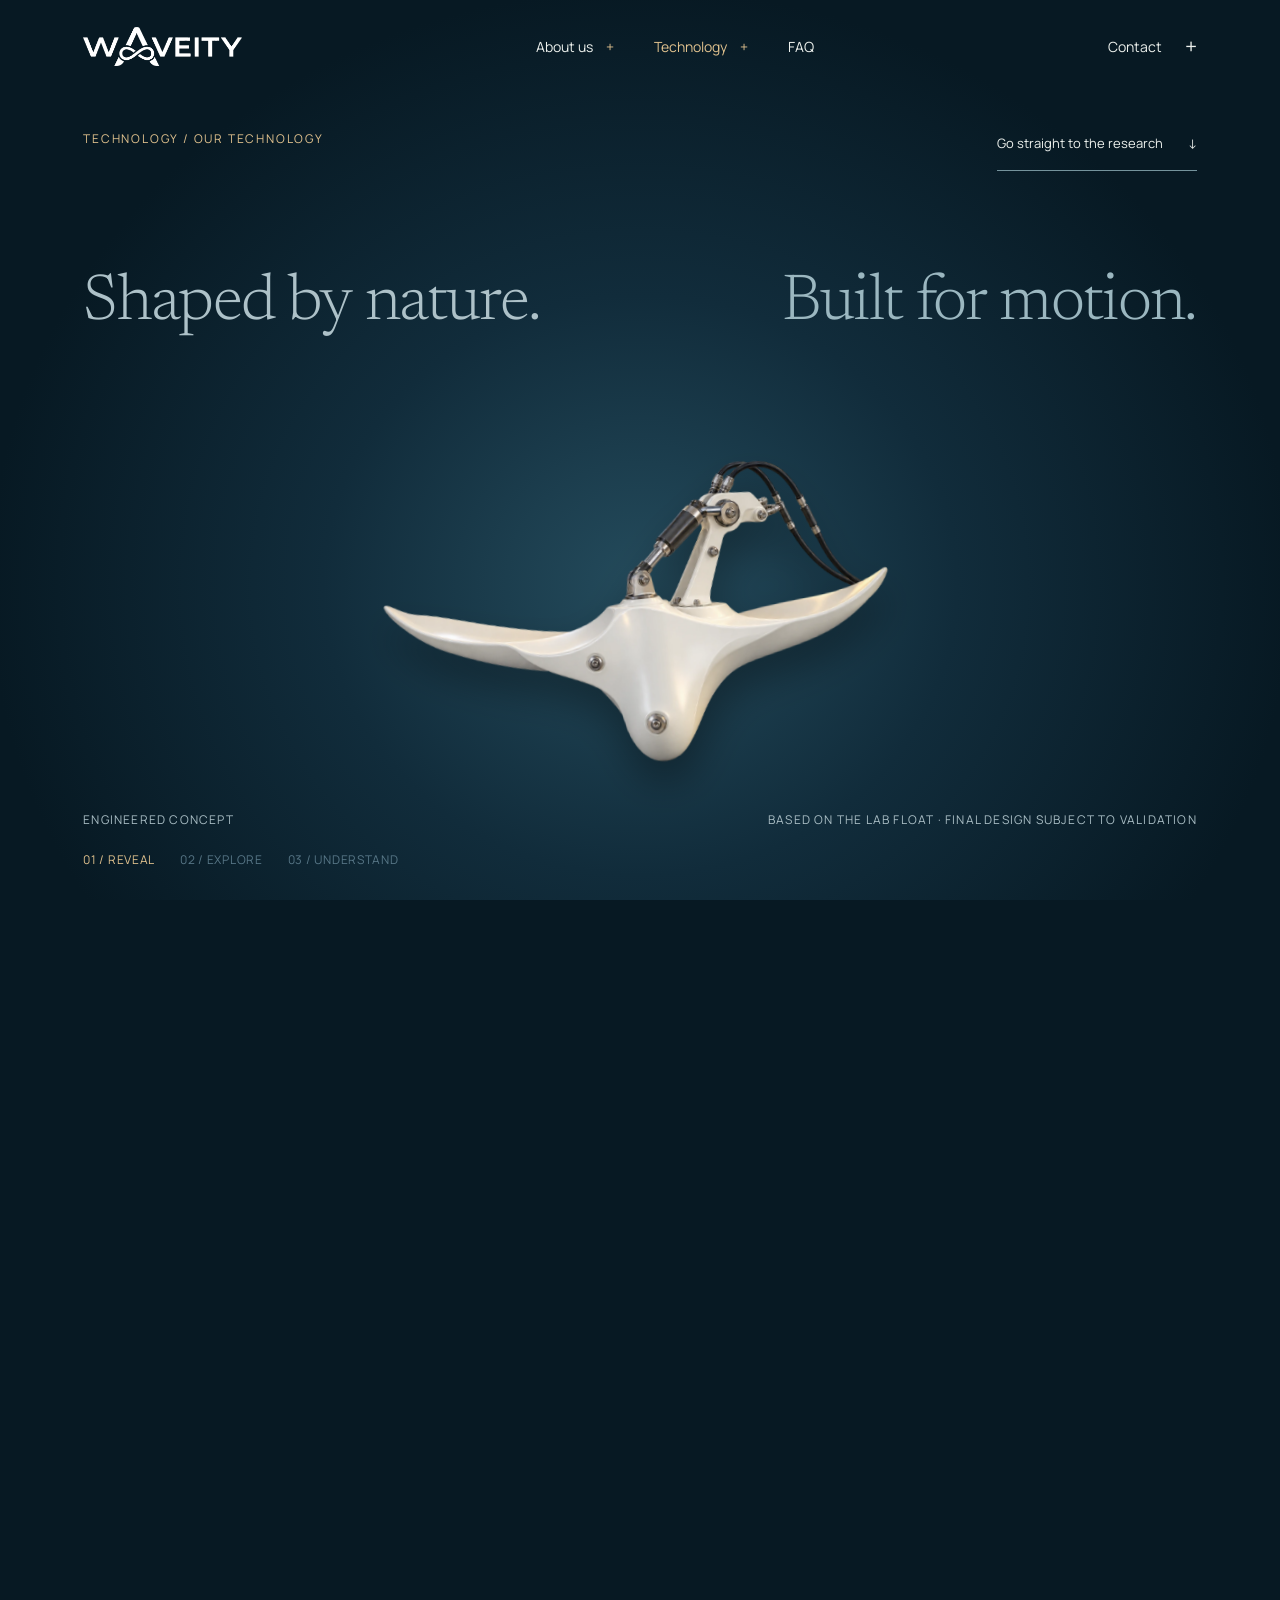
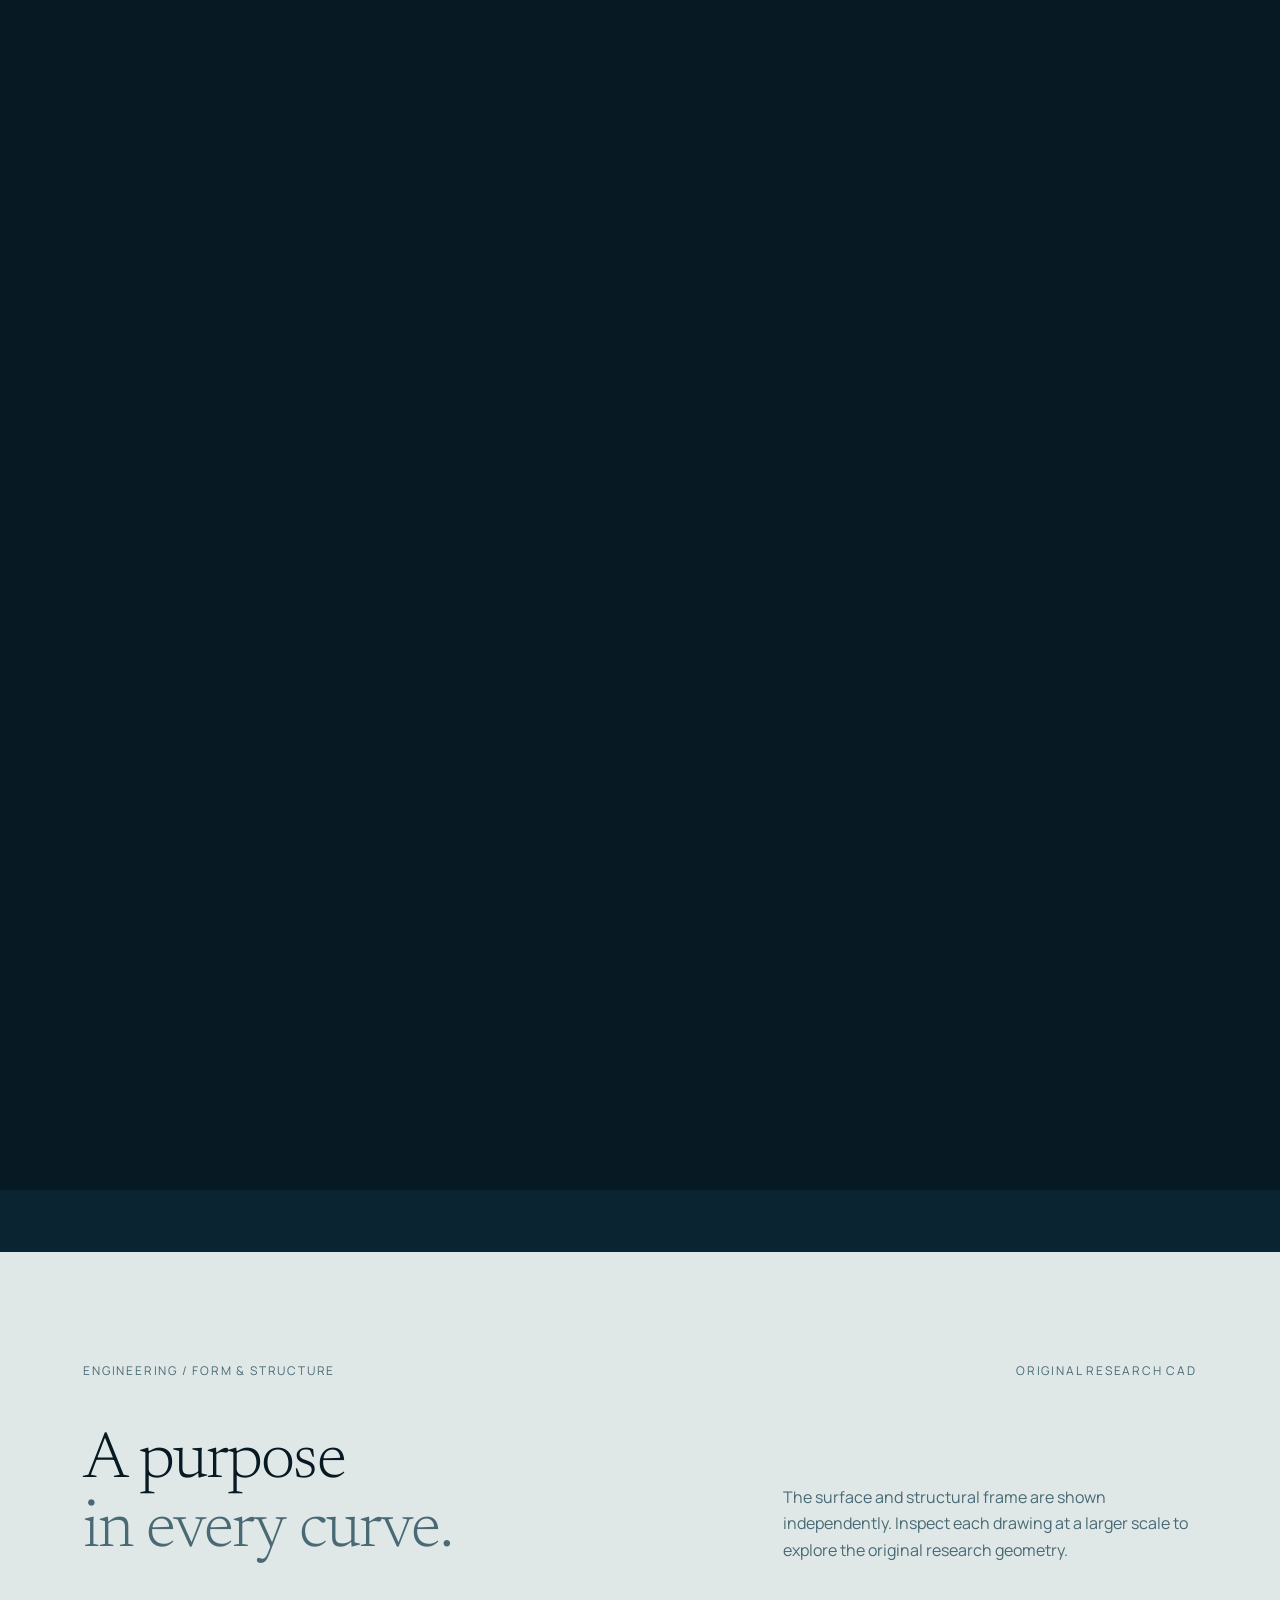
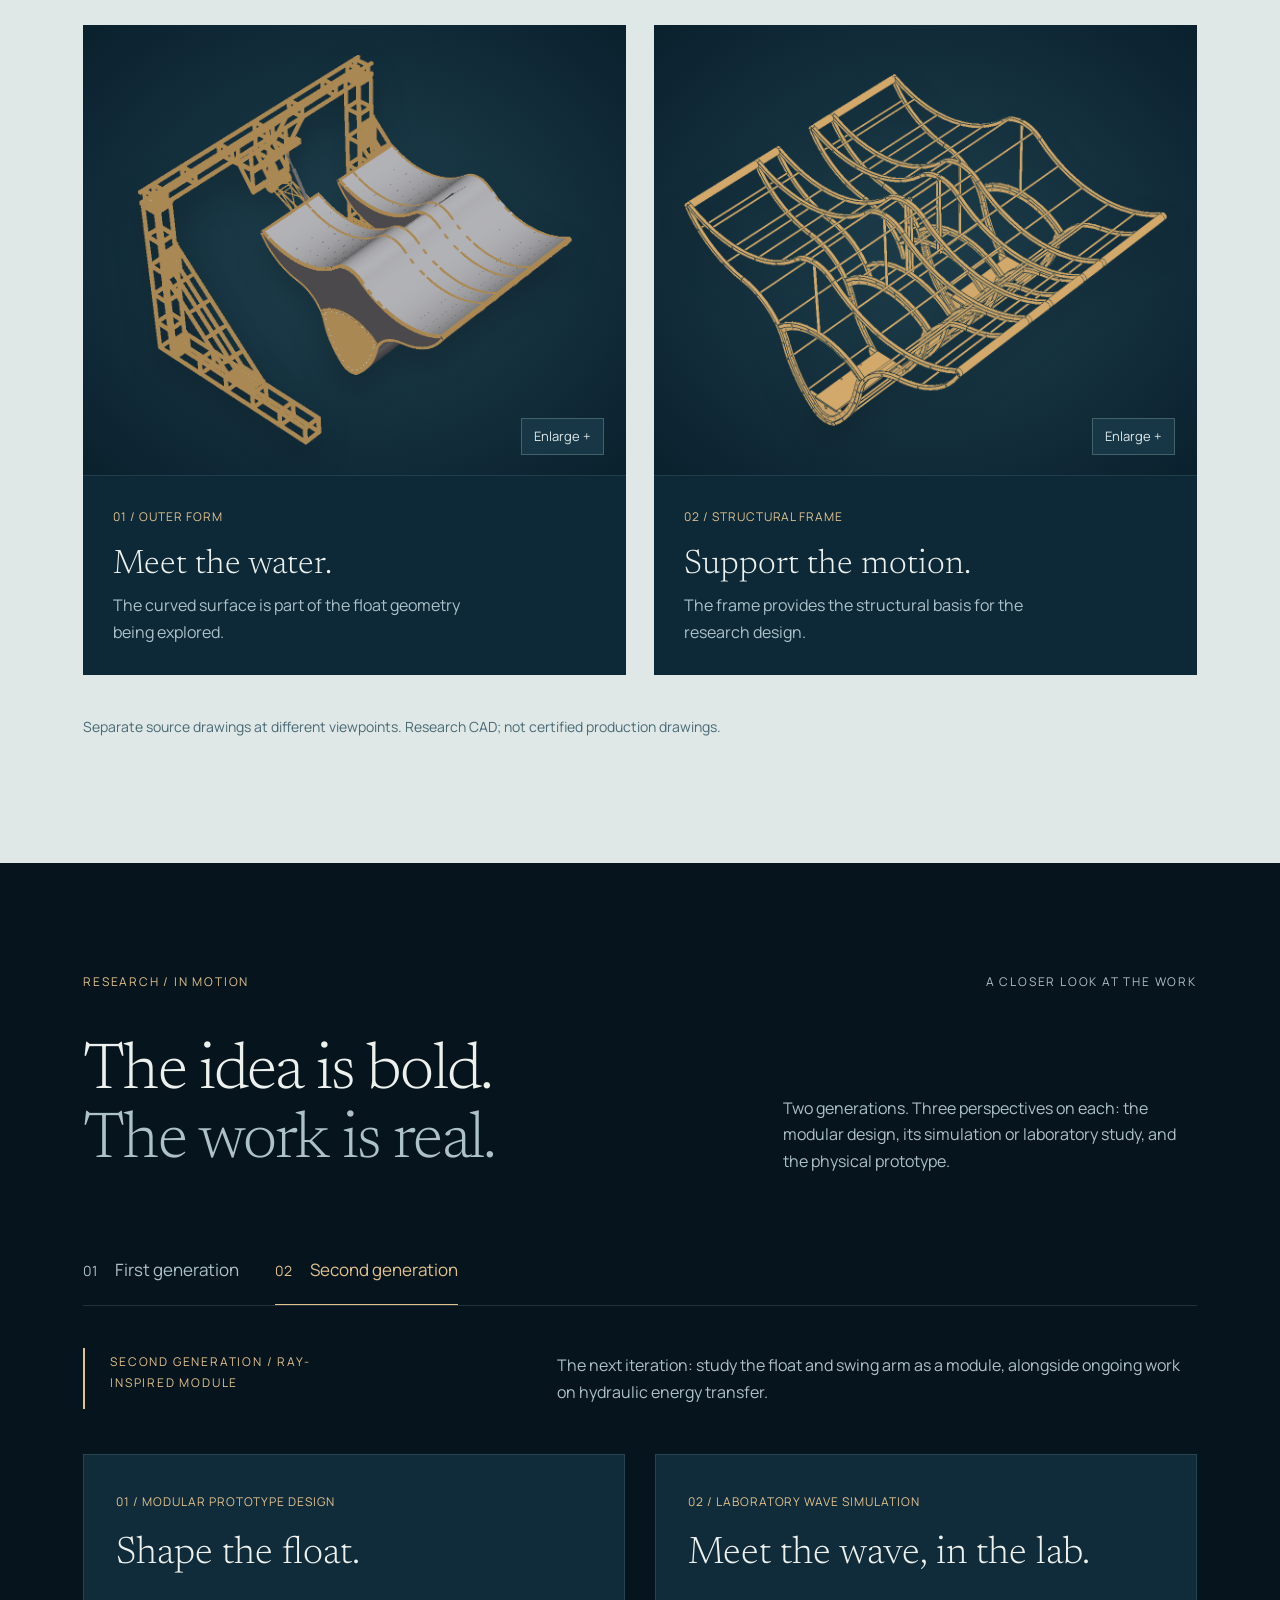
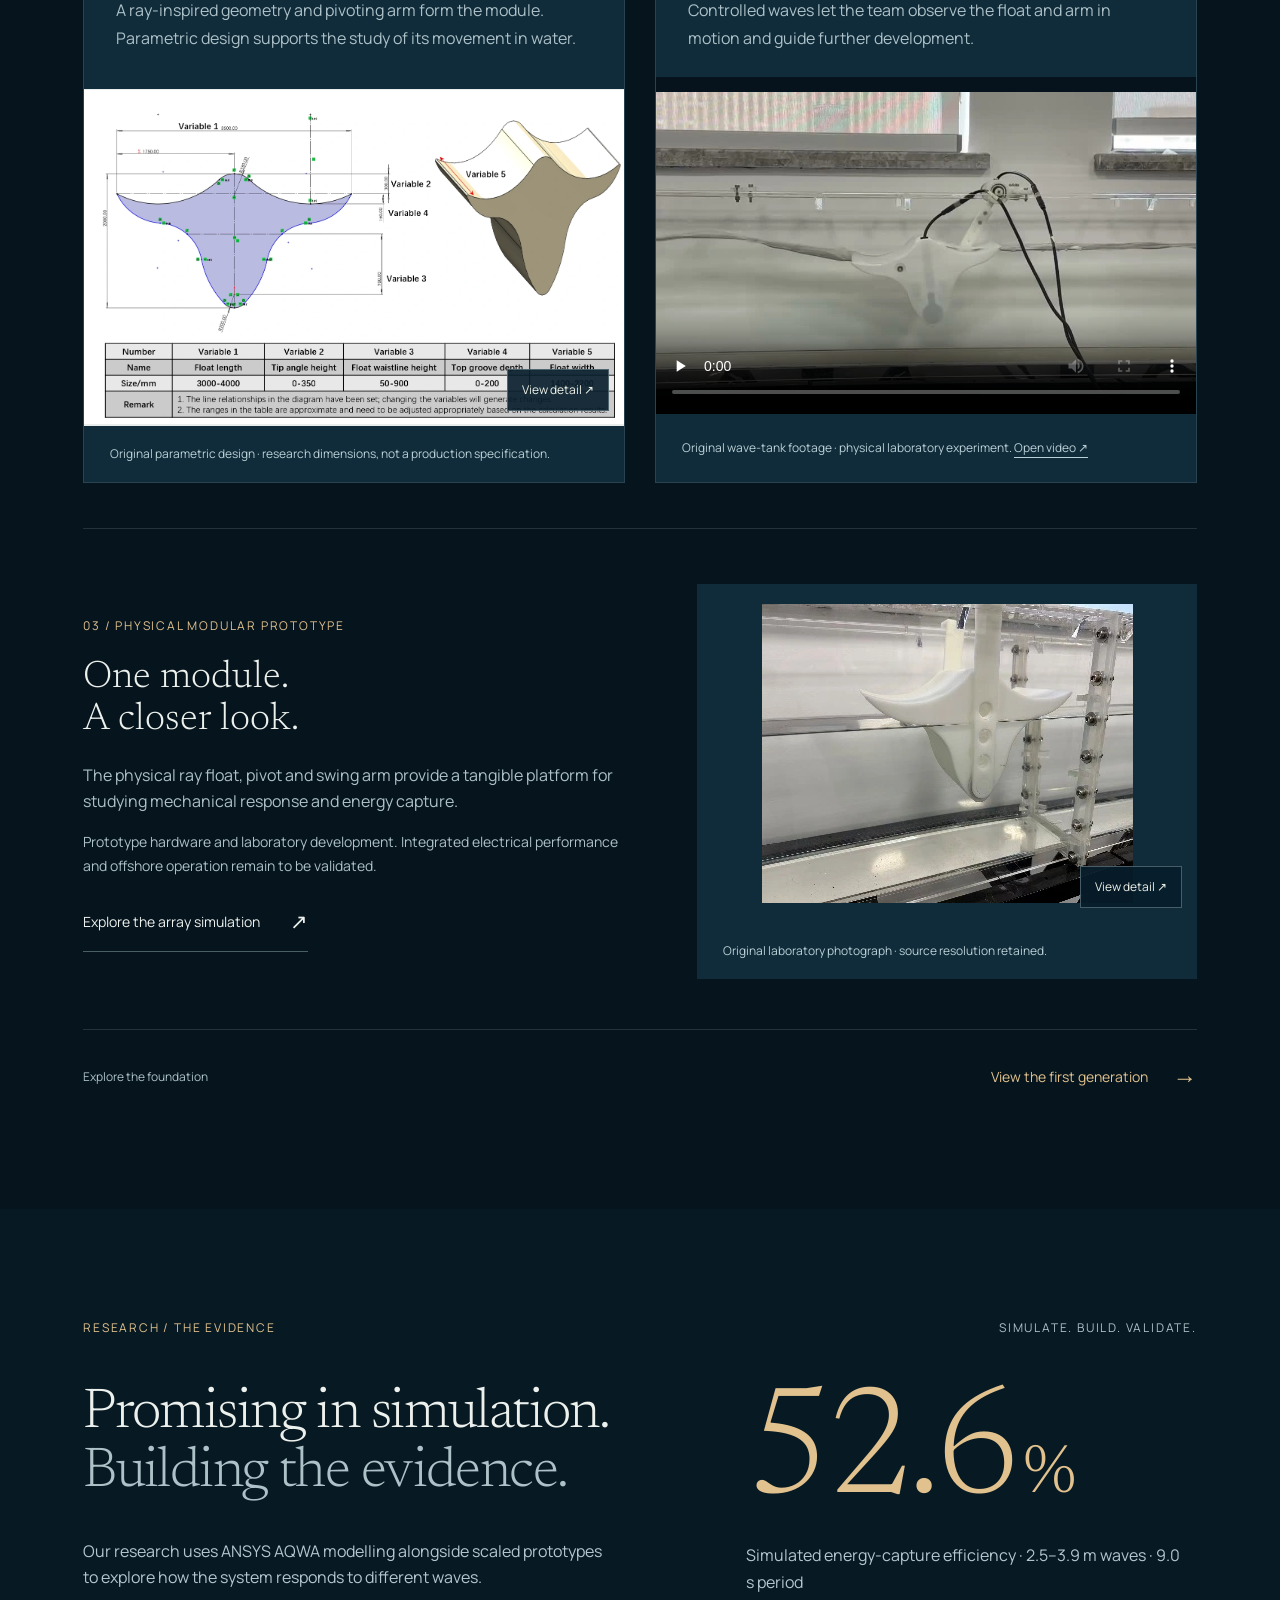
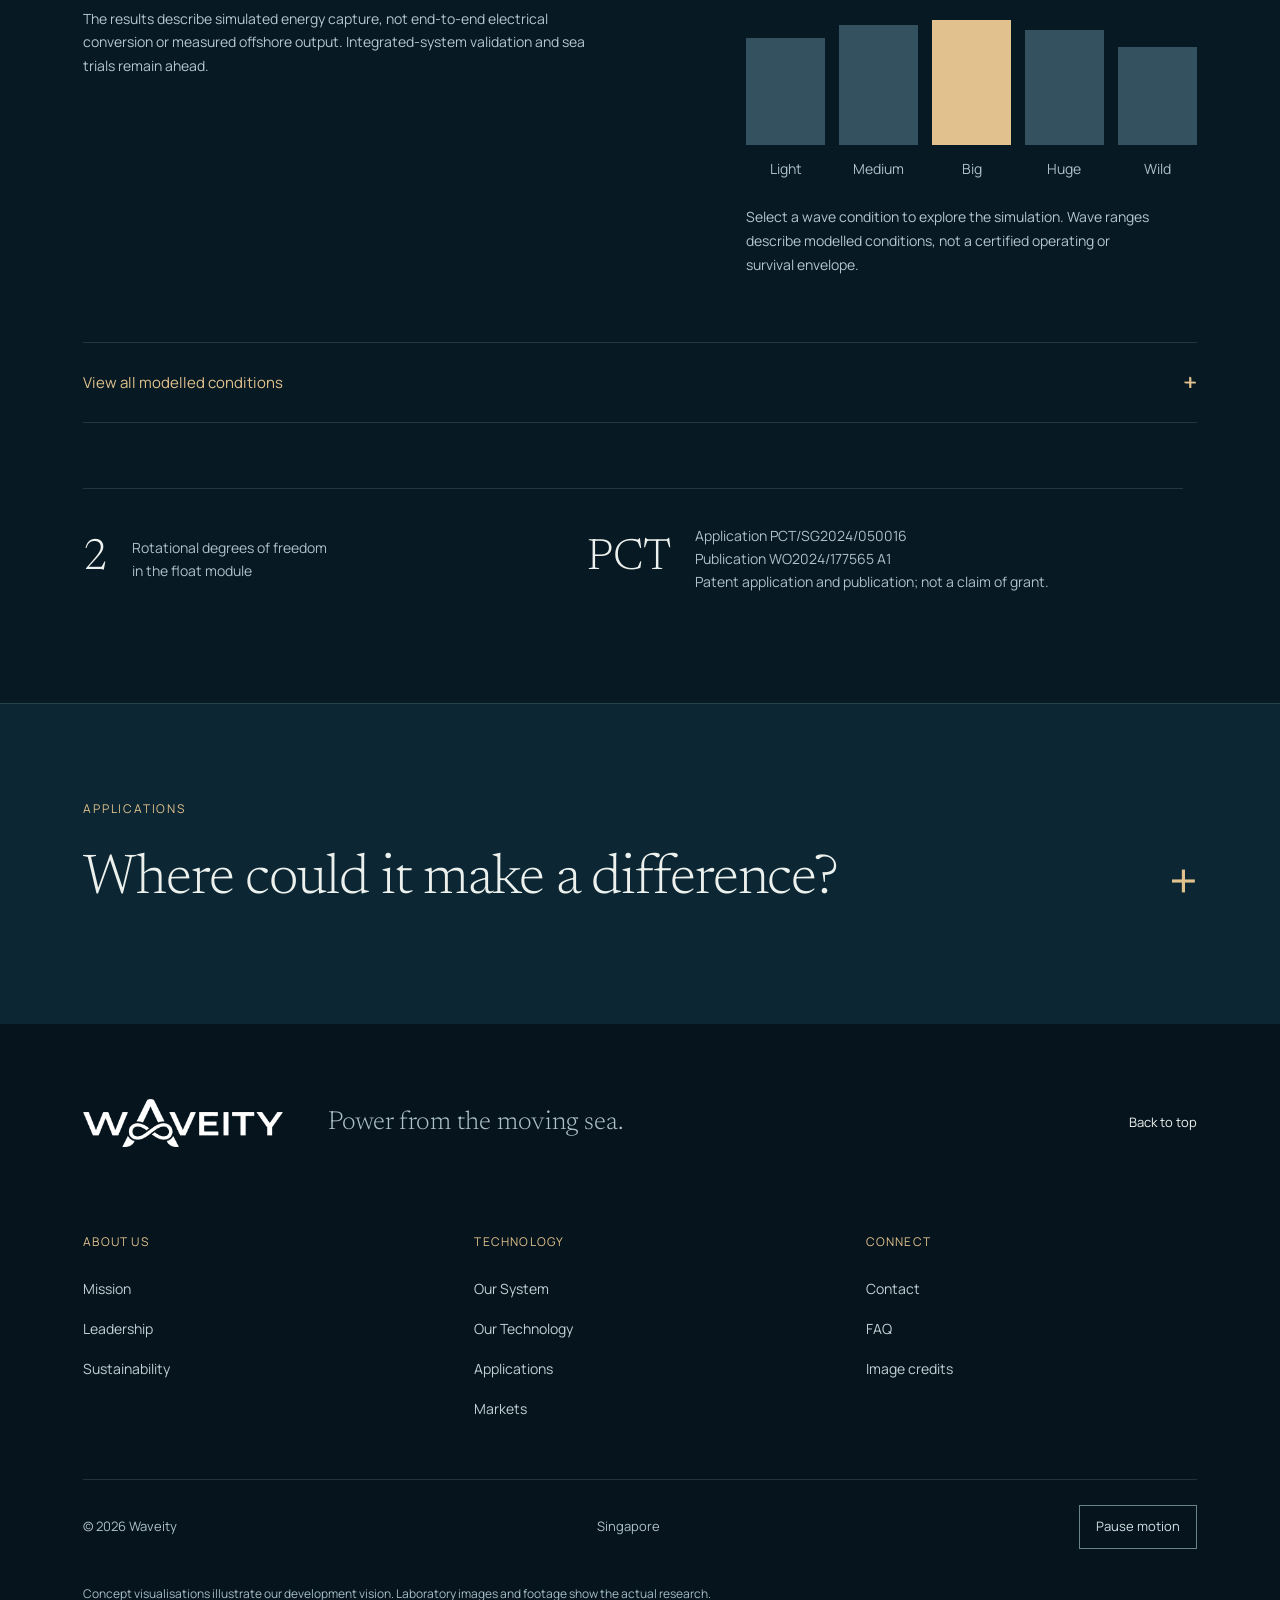
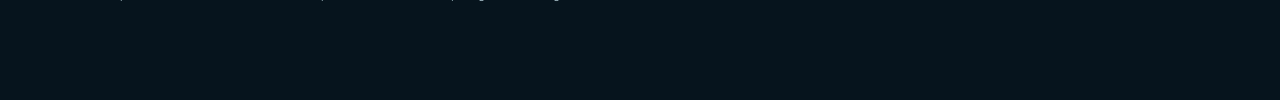
==== commit 65ecb305: "Update technology.html" ====
--- a/technology.html
+++ b/technology.html
@@ -1,2 +1,2 @@
 <!doctype html><html lang="en"><head><meta charset="utf-8"><meta name="viewport" content="width=device-width, initial-scale=1"><title>Our Technology — Waveity</title><meta name="description" content="Explore Waveity’s ray-inspired float, original CAD, two generations of laboratory prototypes, wave-tank footage and qualified simulation results."><meta name="theme-color" content="#071c24"><link rel="icon" type="image/svg+xml" href="data:image/svg+xml,%3Csvg xmlns='http://www.w3.org/2000/svg' viewBox='0 0 64 64'%3E%3Crect width='64' height='64' rx='15' fill='%23071c24'/%3E%3Cpath d='M10 23l10 22 12-22 12 22 10-22' fill='none' stroke='%23e1c28e' stroke-width='6'/%3E%3C/svg%3E"><script defer src="app.js?v=6.1"></script><meta property="og:title" content="Our Technology — Waveity"><meta property="og:description" content="Explore Waveity’s ray-inspired float, original CAD, two generations of laboratory prototypes, wave-tank footage and qualified simulation results."><meta property="og:type" content="website"><meta property="og:site_name" content="Waveity"><link rel="preload" href="assets/font-0.woff2" as="font" type="font/woff2" crossorigin><link rel="preload" href="assets/font-2.woff2" as="font" type="font/woff2" crossorigin><link rel="stylesheet" href="site.css?v=6.1"></head><body class="static-motion technology-page" data-page="technology"><a class="skip" href="#main">Skip to content</a><header id="header"><a href="index.html" class="brand" aria-label="Waveity home"><img src="assets/logo.png" alt="Waveity" width="1240" height="297"></a><nav aria-label="Main navigation"><div class="nav-group"><button aria-expanded="false" aria-controls="about-menu">About us <span>+</span></button><div id="about-menu" class="nav-panel" hidden><a href="mission.html">Mission</a><a href="leadership.html">Leadership</a><a href="sustainability.html">Sustainability</a></div></div><div class="nav-group"><button aria-expanded="false" aria-controls="technology-menu">Technology <span>+</span></button><div id="technology-menu" class="nav-panel" hidden><a href="system.html">Our System</a><a href="technology.html">Our Technology</a><a href="applications.html">Applications</a><a href="markets.html">Markets</a></div></div><a href="faq.html">FAQ</a></nav><a class="nav-contact" href="contact.html">Contact <span>+</span></a><button id="menu-toggle" aria-expanded="false" aria-controls="mobile-menu">Menu <span>+</span></button></header>
-<nav id="mobile-menu" aria-label="Mobile navigation" hidden><div><span>ABOUT US</span><a href="mission.html">Mission</a><a href="leadership.html">Leadership</a><a href="sustainability.html">Sustainability</a></div><div><span>TECHNOLOGY</span><a href="system.html">Our System</a><a href="technology.html">Our Technology</a><a href="applications.html">Applications</a><a href="markets.html">Markets</a></div><div><a href="contact.html">Contact</a><a href="faq.html">FAQ</a></div></nav><div class="reading-progress" aria-hidden="true"></div><main id="main" tabindex="-1"><section id="technology" class="manta scroll-scene"><div class="scene-sticky"><div class="manta-kicker eyebrow">TECHNOLOGY / OUR TECHNOLOGY</div><a class="research-jump" href="#prototypes">Go straight to the research <span>↓</span></a><h1 class="manta-headline"><span>Shaped by nature.</span><span>Built for motion.</span></h1><img class="manta-object" src="assets/float-v2.webp" alt="Concept render based on Waveity’s second-generation laboratory float, with curved surfaces, a central pivot and swing-arm connection" fetchpriority="high" width="1448" height="1086"><div class="manta-spec-left"><span class="eyebrow">THE RAY-INSPIRED FLOAT</span><p class="spec-name">Waveity.</p><dl><div><dt>Motion</dt><dd>Two rotational axes</dd></div><div><dt>Energy transfer</dt><dd>Hydraulic development</dd></div><div><dt>Evidence</dt><dd>Laboratory & simulation</dd></div></dl></div><div class="manta-spec-right"><h2>Follow the wave.<br> <span>Capture its motion.</span></h2><p>A curved float and pivoting arm move with the water. The design explores how that movement can be transferred into hydraulic energy.</p><a class="underlined" href="technology.html#prototypes">See the real prototype <span>+</span></a></div><div class="manta-caption"><span>ENGINEERED CONCEPT</span><span>BASED ON THE LAB FLOAT · FINAL DESIGN SUBJECT TO VALIDATION</span></div><div class="scene-steps" aria-hidden="true"><span>01 / REVEAL</span><span>02 / EXPLORE</span><span>03 / UNDERSTAND</span></div></div></section><nav class="chapter-nav" aria-label="Our Technology sections"><span>Our Technology</span><div><a href="#engineering">Design</a><a href="#prototypes">Prototypes</a><a href="#research">Evidence</a></div></nav><section id="engineering" class="section cad-section"><div class="section-top"><span class="eyebrow">ENGINEERING / FORM & STRUCTURE</span><span class="eyebrow">ORIGINAL RESEARCH CAD</span></div><div class="split-title"><h2>A purpose<br> <span>in every curve.</span></h2><p>The surface and structural frame are shown independently. Inspect each drawing at a larger scale to explore the original research geometry.</p></div><div class="cad-pair"><figure><button class="cad-open" data-cad="surface" aria-label="Enlarge the outer form CAD"><img src="assets/float_skin.png" alt="Original CAD drawing of the float surface and support" loading="lazy" width="940" height="845"><span>Enlarge +</span></button><figcaption><span>01 / OUTER FORM</span><h3>Meet the water.</h3><p>The curved surface is part of the float geometry being explored.</p></figcaption></figure><figure><button class="cad-open" data-cad="structure" aria-label="Enlarge the structural frame CAD"><img src="assets/float_wire.png" alt="Original CAD drawing of the internal structural frame" loading="lazy" width="1004" height="732"><span>Enlarge +</span></button><figcaption><span>02 / STRUCTURAL FRAME</span><h3>Support the motion.</h3><p>The frame provides the structural basis for the research design.</p></figcaption></figure></div><p class="fine">Separate source drawings at different viewpoints. Research CAD; not certified production drawings.</p></section><dialog id="cad-dialog" aria-labelledby="cad-title"><div class="cad-dialog-head"><h2 id="cad-title">Outer form</h2><button id="cad-close" aria-label="Close CAD view">Close ×</button></div><img id="cad-large" alt=""><p>Original research CAD. Scroll to inspect; press Escape to close.</p></dialog><section class="prototype section" id="prototypes"><div class="section-top"><span class="eyebrow">RESEARCH / IN MOTION</span><span class="eyebrow">A CLOSER LOOK AT THE WORK</span></div><div class="split-title"><h2>The idea is bold.<br> <span>The work is real.</span></h2><p>Two generations. Three perspectives on each: the modular design, its simulation or laboratory study, and the physical prototype.</p></div><div id="generation-controls" class="prototype-tabs" role="tablist" aria-label="Prototype generations"><button id="tab-gen1" role="tab" aria-controls="panel-gen1" aria-selected="true" tabindex="0">01 <span>First generation</span></button><button id="tab-gen2" role="tab" aria-controls="panel-gen2" aria-selected="false" tabindex="-1">02 <span>Second generation</span></button></div><div class="prototype-panel generation-panel" id="panel-gen1" role="tabpanel" tabindex="0" aria-labelledby="tab-gen1"><div class="generation-intro"><span class="eyebrow">FIRST GENERATION / MODULAR PLATFORM</span><p>The foundation: explore the relationship between repeated floats, a shared structure and mechanical energy transfer.</p></div><div class="research-grid"><article class="research-card"><div class="research-card-head"><span class="eyebrow">01 / MODULAR PROTOTYPE DESIGN</span><h3>A platform of possibilities.</h3><p>Original design studies explore float shapes and frame arrangements as a modular system.</p></div><button class="research-zoom" data-research-image="assets/modular-design.webp" data-research-title="Modular arrangement design study" aria-label="Enlarge Modular arrangement design study"><img src="assets/modular-design.webp" alt="Research matrix comparing float geometries and frame arrangements" width="2407" height="1363" loading="lazy" class=""><span>View detail ↗</span></button><p class="media-note">Original design study from the grant materials.</p></article><article class="research-card"><div class="research-card-head"><span class="eyebrow">02 / NUMERICAL SIMULATION</span><h3>Study the arrangement.</h3><p>The team’s numerical research compares how different float arrangements capture wave motion.</p></div><button class="research-zoom" data-research-image="assets/simulation-arrangements.webp" data-research-title="Wave-energy simulation study" aria-label="Enlarge Wave-energy simulation study"><img src="assets/simulation-arrangements.webp" alt="Original research figure showing wave conditions, simulated energy capture results and model arrangements" width="2664" height="1256" loading="lazy" class=""><span>View detail ↗</span></button><p class="media-note">Numerical research across arrangements · distinct from laboratory footage.</p></article></div><div class="enhanced-prototype"><div class="research-card-head"><span class="eyebrow">03 / PHYSICAL MODULAR PROTOTYPE</span><h3>From an idea to something real.</h3><p>The first-generation laboratory assembly brings repeated float modules, gearing and a shared frame together.</p></div><button class="research-zoom enhanced-view" data-research-image="assets/gen1-enhanced-3840.webp" data-research-title="First-generation prototype — AI-enhanced presentation image" aria-label="Enlarge enhanced first-generation prototype"><img src="assets/gen1-enhanced-1920.webp" srcset="assets/gen1-enhanced-960.webp 960w, assets/gen1-enhanced-1920.webp 1920w, assets/gen1-enhanced-3840.webp 3840w" sizes="(max-width:800px) 100vw, 85vw" width="3840" height="2098" loading="lazy" alt="AI-enhanced presentation version of the first-generation prototype photograph, with the original available below"><span>Explore in 4K ↗</span></button><div class="enhancement-note"><p>AI-enhanced presentation image · exported at 4K width. Fine details may differ from the source; use the original photograph as the engineering record.</p><button class="underlined" data-research-image="assets/gen1-original.png" data-research-title="First-generation prototype — original photograph">View original photograph <span>↗</span></button></div></div><div class="generation-next"><span>Continue the research</span><a href="?generation=2#prototypes" data-generation="2">Explore the second generation <b aria-hidden="true">→</b></a></div></div><div class="prototype-panel generation-panel" id="panel-gen2" role="tabpanel" tabindex="0" aria-labelledby="tab-gen2"><div class="generation-intro"><span class="eyebrow">SECOND GENERATION / RAY-INSPIRED MODULE</span><p>The next iteration: study the float and swing arm as a module, alongside ongoing work on hydraulic energy transfer.</p></div><div class="research-grid"><article class="research-card"><div class="research-card-head"><span class="eyebrow">01 / MODULAR PROTOTYPE DESIGN</span><h3>Shape the float.</h3><p>A ray-inspired geometry and pivoting arm form the module. Parametric design supports the study of its movement in water.</p></div><button class="research-zoom" data-research-image="assets/ray-design.webp" data-research-title="Ray-float parametric design" aria-label="Enlarge Ray-float parametric design"><img src="assets/ray-design.webp" alt="Original parametric drawing of the ray-inspired float and its geometry" width="1433" height="886" loading="lazy" class=""><span>View detail ↗</span></button><p class="media-note">Original parametric design · research dimensions, not a production specification.</p></article><article class="research-card"><div class="research-card-head"><span class="eyebrow">02 / LABORATORY WAVE SIMULATION</span><h3>Meet the wave, in the lab.</h3><p>Controlled waves let the team observe the float and arm in motion and guide further development.</p></div><video id=lab-video controls playsinline preload="none" poster="assets/lab-motion-poster.webp" aria-label="Second-generation ray float moving in the laboratory wave tank"><source src="assets/wave-tank.mp4" type="video/mp4"><p>Your browser cannot play this video. <a href="assets/wave-tank.mp4">Open the research video</a>.</p></video><p class="media-note">Original wave-tank footage · physical laboratory experiment. <a href="assets/wave-tank.mp4" target="_blank" rel="noopener">Open video ↗</a></p></article></div><article class="physical-module"><div class="physical-module-copy"><span class="eyebrow">03 / PHYSICAL MODULAR PROTOTYPE</span><h3>One module.<br> A closer look.</h3><p>The physical ray float, pivot and swing arm provide a tangible platform for studying mechanical response and energy capture.</p><p class="fine">Prototype hardware and laboratory development. Integrated electrical performance and offshore operation remain to be validated.</p><a class="underlined" href="system.html#simulation">Explore the array simulation <span>↗</span></a></div><div class="physical-module-image"><button class="research-zoom" data-research-image="assets/ray-test-module.webp" data-research-title="Physical ray-float test module" aria-label="Enlarge Physical ray-float test module"><img src="assets/ray-test-module.webp" alt="Original photograph of the physical ray-shaped float mounted to its swing arm in a laboratory test fixture" width="371" height="299" loading="lazy" class=""><span>View detail ↗</span></button><span class="media-note">Original laboratory photograph · source resolution retained.</span></div></article><div class="generation-next"><span>Explore the foundation</span><a href="?generation=1#prototypes" data-generation="1">View the first generation <b aria-hidden="true">→</b></a></div></div></section><section class="evidence section" id="research"><div class="section-top"><span class="eyebrow">RESEARCH / THE EVIDENCE</span><span class="eyebrow">SIMULATE. BUILD. VALIDATE.</span></div><div class="evidence-grid"><div><h2>Promising in simulation.<br> <span>Building the evidence.</span></h2><p>Our research uses ANSYS AQWA modelling alongside scaled prototypes to explore how the system responds to different waves.</p><p class="fine">The results describe simulated energy capture, not end-to-end electrical conversion or measured offshore output. Integrated-system validation and sea trials remain ahead.</p></div><div class="efficiency"><div class="big-number"><span id="efficiency-number">52.6</span><small>%</small></div><p id="efficiency-label" aria-live="polite">Simulated energy-capture efficiency · 2.5–3.9 m waves · 9.0 s period</p><div class="wave-bars" aria-label="Simulated energy-capture efficiency by wave condition"><button data-value="40.5" data-height="0.5–1.2" data-period="5.5" aria-label="Light waves, 40.5 percent simulated energy-capture efficiency" aria-pressed="false"><i style="--bar:67%"></i><span>Light</span></button><button data-value="45.2" data-height="1.3–2.4" data-period="7.7" aria-label="Medium waves, 45.2 percent simulated energy-capture efficiency" aria-pressed="false"><i style="--bar:75%"></i><span>Medium</span></button><button data-value="52.6" data-height="2.5–3.9" data-period="9.0" aria-label="Big waves, 52.6 percent simulated energy-capture efficiency" aria-pressed="true"><i style="--bar:88%"></i><span>Big</span></button><button data-value="43.1" data-height="4.0–5.9" data-period="11.0" aria-label="Huge waves, 43.1 percent simulated energy-capture efficiency" aria-pressed="false"><i style="--bar:72%"></i><span>Huge</span></button><button data-value="36.3" data-height="6.0–8.0" data-period="12.4" aria-label="Wild waves, 36.3 percent simulated energy-capture efficiency" aria-pressed="false"><i style="--bar:61%"></i><span>Wild</span></button></div><p class="fine">Select a wave condition to explore the simulation. Wave ranges describe modelled conditions, not a certified operating or survival envelope.</p></div></div><details class="simulation-data"><summary>View all modelled conditions <span aria-hidden="true">+</span></summary><div class="table-wrap"><table><caption>ANSYS AQWA · simulated energy-capture efficiency</caption><thead><tr><th scope="col">Wave height<br> <small>metres</small></th><th scope="col">Period<br> <small>seconds</small></th><th scope="col">Energy capture<br> <small>percent</small></th></tr></thead><tbody><tr><th scope="row">0.5–1.2</th><td>5.5</td><td>40.5%</td></tr><tr><th scope="row">1.3–2.4</th><td>7.7</td><td>45.2%</td></tr><tr><th scope="row">2.5–3.9</th><td>9.0</td><td>52.6%</td></tr><tr><th scope="row">4.0–5.9</th><td>11.0</td><td>43.1%</td></tr><tr><th scope="row">6.0–8.0</th><td>12.4</td><td>36.3%</td></tr></tbody></table><p class="fine">Source: Waveity grant application, wave-energy capture study. These conditions do not define a certified operating or survival envelope.</p></div></details><div class="research-facts"><div><strong>2</strong><span>Rotational degrees of freedom<br> in the float module</span></div><div><strong>PCT</strong><span>Application PCT/SG2024/050016<br> Publication WO2024/177565 A1<br> Patent application and publication; not a claim of grant.</span></div></div></section><dialog id="research-dialog" aria-labelledby="research-dialog-title"><div class="cad-dialog-head"><h2 id="research-dialog-title">Research image</h2><button id="research-close" aria-label="Close research image">Close ×</button></div><img id="research-large" alt=""><p>Original research or enhanced presentation image, as labelled above. Press Escape to close.</p><a id="research-original-link" class="underlined" href="assets/gen1-original.png" target="_blank" rel="noopener">Open full image ↗</a></dialog><aside class="next-chapter"><span class="eyebrow">APPLICATIONS</span><a href="applications.html">Where could it make a difference?<span>+</span></a></aside><noscript><style>#contact-form,.prototype-tabs,[data-switch-gen],[data-motion],#menu-toggle,header nav{display:none}.prototype-panel{margin-top:40px}</style><p class="no-script">Interactive controls need JavaScript. You can browse all pages using the links below, view the research images and contact the team directly by email.</p></noscript></main><footer><div class="footer-top"><a href="index.html" aria-label="Waveity home"><img src="assets/logo.png" alt="Waveity" width="1240" height="297"></a><p>Power from the moving sea.</p><a href="#main">Back to top</a></div><div class="footer-sitemap"><div><span>ABOUT US</span><a href="mission.html">Mission</a><a href="leadership.html">Leadership</a><a href="sustainability.html">Sustainability</a></div><div><span>TECHNOLOGY</span><a href="system.html">Our System</a><a href="technology.html">Our Technology</a><a href="applications.html">Applications</a><a href="markets.html">Markets</a></div><div><span>CONNECT</span><a href="contact.html">Contact</a><a href="faq.html">FAQ</a><a href="credits.html">Image credits</a></div></div><div class="footer-bottom"><span>© 2026 Waveity</span><span>Singapore</span><button class="footer-motion" data-motion aria-pressed="false">Pause motion</button></div><p class="footer-note">Concept visualisations illustrate our development vision. Laboratory images and footage show the actual research.</p></footer></body></html>+<nav id="mobile-menu" aria-label="Mobile navigation" hidden><div><span>ABOUT US</span><a href="mission.html">Mission</a><a href="leadership.html">Leadership</a><a href="sustainability.html">Sustainability</a></div><div><span>TECHNOLOGY</span><a href="system.html">Our System</a><a href="technology.html">Our Technology</a><a href="applications.html">Applications</a><a href="markets.html">Markets</a></div><div><a href="contact.html">Contact</a><a href="faq.html">FAQ</a></div></nav><div class="reading-progress" aria-hidden="true"></div><main id="main" tabindex="-1"><section id="technology" class="manta scroll-scene"><div class="scene-sticky"><div class="manta-kicker eyebrow">TECHNOLOGY / OUR TECHNOLOGY</div><a class="research-jump" href="#prototypes">Go straight to the research <span>↓</span></a><h1 class="manta-headline"><span>Shaped by nature.</span><span>Built for motion.</span></h1><img class="manta-object" src="assets/float-v2.webp" alt="Concept render based on Waveity’s second-generation laboratory float, with curved surfaces, a central pivot and swing-arm connection" fetchpriority="high" width="1448" height="1086"><div class="manta-spec-left"><span class="eyebrow">THE RAY-INSPIRED FLOAT</span><p class="spec-name">Waveity.</p><dl><div><dt>Motion</dt><dd>Two rotational axes</dd></div><div><dt>Energy transfer</dt><dd>Hydraulic development</dd></div><div><dt>Evidence</dt><dd>Laboratory & simulation</dd></div></dl></div><div class="manta-spec-right"><h2>Follow the wave.<br> <span>Capture its motion.</span></h2><p>A curved float and pivoting arm move with the water. The design explores how that movement can be transferred into hydraulic energy.</p><a class="underlined" href="technology.html#prototypes">See the real prototype <span>+</span></a></div><div class="manta-caption"><span>ENGINEERED CONCEPT</span><span>BASED ON THE LAB FLOAT · FINAL DESIGN SUBJECT TO VALIDATION</span></div><div class="scene-steps" aria-hidden="true"><span>01 / REVEAL</span><span>02 / EXPLORE</span><span>03 / UNDERSTAND</span></div></div></section><nav class="chapter-nav" aria-label="Our Technology sections"><span>Our Technology</span><div><a href="#engineering">Design</a><a href="#prototypes">Prototypes</a><a href="#research">Evidence</a></div></nav><section id="engineering" class="section cad-section"><div class="section-top"><span class="eyebrow">ENGINEERING / FORM & STRUCTURE</span><span class="eyebrow">ORIGINAL RESEARCH CAD</span></div><div class="split-title"><h2>A purpose<br> <span>in every curve.</span></h2><p>The surface and structural frame are shown independently. Inspect each drawing at a larger scale to explore the original research geometry.</p></div><div class="cad-pair"><figure><button class="cad-open" data-cad="surface" aria-label="Enlarge the outer form CAD"><img src="assets/float_skin.png" alt="Original CAD drawing of the float surface and support" loading="lazy" width="940" height="845"><span>Enlarge +</span></button><figcaption><span>01 / OUTER FORM</span><h3>Meet the water.</h3><p>The curved surface is part of the float geometry being explored.</p></figcaption></figure><figure><button class="cad-open" data-cad="structure" aria-label="Enlarge the structural frame CAD"><img src="assets/float_wire.png" alt="Original CAD drawing of the internal structural frame" loading="lazy" width="1004" height="732"><span>Enlarge +</span></button><figcaption><span>02 / STRUCTURAL FRAME</span><h3>Support the motion.</h3><p>The frame provides the structural basis for the research design.</p></figcaption></figure></div><p class="fine">Separate source drawings at different viewpoints. Research CAD; not certified production drawings.</p></section><dialog id="cad-dialog" aria-labelledby="cad-title"><div class="cad-dialog-head"><h2 id="cad-title">Outer form</h2><button id="cad-close" aria-label="Close CAD view">Close ×</button></div><img id="cad-large" alt=""><p>Original research CAD. Scroll to inspect; press Escape to close.</p></dialog><section class="prototype section" id="prototypes"><div class="section-top"><span class="eyebrow">RESEARCH / IN MOTION</span><span class="eyebrow">A CLOSER LOOK AT THE WORK</span></div><div class="split-title"><h2>The idea is bold.<br> <span>The work is real.</span></h2><p>Two generations. Three perspectives on each: the modular design, its simulation or laboratory study, and the physical prototype.</p></div><div id="generation-controls" class="prototype-tabs" role="tablist" aria-label="Prototype generations"><button id="tab-gen1" role="tab" aria-controls="panel-gen1" aria-selected="true" tabindex="0">01 <span>First generation</span></button><button id="tab-gen2" role="tab" aria-controls="panel-gen2" aria-selected="false" tabindex="-1">02 <span>Second generation</span></button></div><div class="prototype-panel generation-panel" id="panel-gen1" role="tabpanel" tabindex="0" aria-labelledby="tab-gen1"><div class="generation-intro"><span class="eyebrow">FIRST GENERATION / MODULAR PLATFORM</span><p>The foundation: explore the relationship between repeated floats, a shared structure and mechanical energy transfer.</p></div><div class="research-grid"><article class="research-card"><div class="research-card-head"><span class="eyebrow">01 / MODULAR PROTOTYPE DESIGN</span><h3>A platform of possibilities.</h3><p>Original design studies explore float shapes and frame arrangements as a modular system.</p></div><button class="research-zoom" data-research-image="assets/modular-design.webp" data-research-title="Modular arrangement design study" aria-label="Enlarge Modular arrangement design study"><img src="assets/modular-design.webp" alt="Research matrix comparing float geometries and frame arrangements" width="2407" height="1363" loading="lazy" class=""><span>View detail ↗</span></button><p class="media-note">Original design study from the grant materials.</p></article><article class="research-card"><div class="research-card-head"><span class="eyebrow">02 / NUMERICAL SIMULATION</span><h3>Study the arrangement.</h3><p>The team’s numerical research compares how different float arrangements capture wave motion.</p></div><button class="research-zoom" data-research-image="assets/simulation-arrangements.webp" data-research-title="Wave-energy simulation study" aria-label="Enlarge Wave-energy simulation study"><img src="assets/simulation-arrangements.webp" alt="Original research figure showing wave conditions, simulated energy capture results and model arrangements" width="2664" height="1256" loading="lazy" class=""><span>View detail ↗</span></button><p class="media-note">Numerical research across arrangements · distinct from laboratory footage.</p></article></div><div class="enhanced-prototype"><div class="research-card-head"><span class="eyebrow">03 / PHYSICAL MODULAR PROTOTYPE</span><h3>From an idea to something real.</h3><p>The first-generation laboratory assembly brings repeated float modules, gearing and a shared frame together.</p></div><button class="research-zoom enhanced-view" data-research-image="assets/gen1-enhanced-3840.webp" data-research-title="First-generation prototype — AI-enhanced presentation image" aria-label="Enlarge enhanced first-generation prototype"><img src="assets/gen1-enhanced-1920.webp" srcset="assets/gen1-enhanced-960.webp 960w, assets/gen1-enhanced-1920.webp 1920w, assets/gen1-enhanced-3840.webp 3840w" sizes="(max-width:800px) 100vw, 85vw" width="3840" height="2098" loading="lazy" alt="AI-enhanced presentation version of the first-generation prototype photograph, with the original available below"><span>Explore in 4K ↗</span></button><div class="enhancement-note"><p>AI-enhanced presentation image · exported at 4K width. Fine details may differ from the source; use the original photograph as the engineering record.</p><button class="underlined" data-research-image="assets/gen1-original.png" data-research-title="First-generation prototype — original photograph">View original photograph <span>↗</span></button></div></div><div class="generation-next"><span>Continue the research</span><a href="?generation=2#prototypes" data-generation="2">Explore the second generation <b aria-hidden="true">→</b></a></div></div><div class="prototype-panel generation-panel" id="panel-gen2" role="tabpanel" tabindex="0" aria-labelledby="tab-gen2"><div class="generation-intro"><span class="eyebrow">SECOND GENERATION / RAY-INSPIRED MODULE</span><p>The next iteration: study the float and swing arm as a module, alongside ongoing work on hydraulic energy transfer.</p></div><div class="research-grid"><article class="research-card"><div class="research-card-head"><span class="eyebrow">01 / MODULAR PROTOTYPE DESIGN</span><h3>Shape the float.</h3><p>A ray-inspired geometry and pivoting arm form the module. Parametric design supports the study of its movement in water.</p></div><button class="research-zoom" data-research-image="assets/ray-design.webp" data-research-title="Ray-float parametric design" aria-label="Enlarge Ray-float parametric design"><img src="assets/ray-design.webp" alt="Original parametric drawing of the ray-inspired float and its geometry" width="1433" height="886" loading="lazy" class=""><span>View detail ↗</span></button><p class="media-note">Original parametric design · research dimensions, not a production specification.</p></article><article class="research-card"><div class="research-card-head"><span class="eyebrow">02 / LABORATORY WAVE SIMULATION</span><h3>Meet the wave, in the lab.</h3><p>Controlled waves let the team observe the float and arm in motion and guide further development.</p></div><video id=lab-video controls playsinline preload="none" poster="assets/lab-motion-poster.webp" aria-label="Second-generation ray float moving in the laboratory wave tank"><source src="assets/wave-tank.mp4" type="video/mp4"><p>Your browser cannot play this video. <a href="assets/wave-tank.mp4">Open the research video</a>.</p></video><p class="media-note">Original wave-tank footage · physical laboratory experiment. <a href="assets/wave-tank.mp4" target="_blank" rel="noopener">Open video ↗</a></p></article></div><article class="physical-module"><div class="physical-module-copy"><span class="eyebrow">03 / PHYSICAL MODULAR PROTOTYPE</span><h3>One module.<br> A closer look.</h3><p>The physical ray float, pivot and swing arm provide a tangible platform for studying mechanical response and energy capture.</p><p class="fine">Prototype hardware and laboratory development. Integrated electrical performance and offshore operation remain to be validated.</p><a class="underlined" href="system.html#simulation">Explore the array simulation <span>↗</span></a></div><div class="physical-module-image"><button class="research-zoom" data-research-image="assets/ray-test-module.webp" data-research-title="Physical ray-float test module" aria-label="Enlarge Physical ray-float test module"><img src="assets/ray-test-module.webp" alt="Original photograph of the physical ray-shaped float mounted to its swing arm in a laboratory test fixture" width="371" height="299" loading="lazy" class=""><span>View detail ↗</span></button><span class="media-note">Original laboratory photograph · source resolution retained.</span></div></article><div class="generation-next"><span>Explore the foundation</span><a href="?generation=1#prototypes" data-generation="1">View the first generation <b aria-hidden="true">→</b></a></div></div></section><section class="evidence section" id="research"><div class="section-top"><span class="eyebrow">RESEARCH / THE EVIDENCE</span><span class="eyebrow">SIMULATE. BUILD. VALIDATE.</span></div><div class="evidence-grid"><div><h2>Promising in simulation.<br> <span>Building the evidence.</span></h2><p>Our research uses ANSYS AQWA modelling alongside scaled prototypes to explore how the system responds to different waves.</p><p class="fine">The results describe simulated energy capture, not end-to-end electrical conversion or measured offshore output. Integrated-system validation and sea trials remain ahead.</p></div><div class="efficiency"><div class="big-number"><span id="efficiency-number">52.6</span><small>%</small></div><p id="efficiency-label" aria-live="polite">Simulated energy-capture efficiency · 2.5–3.9 m waves · 9.0 s period</p><div class="wave-bars" aria-label="Simulated energy-capture efficiency by wave condition"><button data-value="40.5" data-height="0.5–1.2" data-period="5.5" aria-label="Light waves, 40.5 percent simulated energy-capture efficiency" aria-pressed="false"><i style="--bar:67%"></i><span>Light</span></button><button data-value="45.2" data-height="1.3–2.4" data-period="7.7" aria-label="Medium waves, 45.2 percent simulated energy-capture efficiency" aria-pressed="false"><i style="--bar:75%"></i><span>Medium</span></button><button data-value="52.6" data-height="2.5–3.9" data-period="9.0" aria-label="Big waves, 52.6 percent simulated energy-capture efficiency" aria-pressed="true"><i style="--bar:88%"></i><span>Big</span></button><button data-value="43.1" data-height="4.0–5.9" data-period="11.0" aria-label="Huge waves, 43.1 percent simulated energy-capture efficiency" aria-pressed="false"><i style="--bar:72%"></i><span>Huge</span></button><button data-value="36.3" data-height="6.0–8.0" data-period="12.4" aria-label="Wild waves, 36.3 percent simulated energy-capture efficiency" aria-pressed="false"><i style="--bar:61%"></i><span>Wild</span></button></div><p class="fine">Select a wave condition to explore the simulation. Wave ranges describe modelled conditions, not a certified operating or survival envelope.</p></div></div><details class="simulation-data"><summary>View all modelled conditions <span aria-hidden="true">+</span></summary><div class="table-wrap"><table><caption>ANSYS AQWA · simulated energy-capture efficiency</caption><thead><tr><th scope="col">Wave height<br> <small>metres</small></th><th scope="col">Period<br> <small>seconds</small></th><th scope="col">Energy capture<br> <small>percent</small></th></tr></thead><tbody><tr><th scope="row">0.5–1.2</th><td>5.5</td><td>40.5%</td></tr><tr><th scope="row">1.3–2.4</th><td>7.7</td><td>45.2%</td></tr><tr><th scope="row">2.5–3.9</th><td>9.0</td><td>52.6%</td></tr><tr><th scope="row">4.0–5.9</th><td>11.0</td><td>43.1%</td></tr><tr><th scope="row">6.0–8.0</th><td>12.4</td><td>36.3%</td></tr></tbody></table><p class="fine">Source: Wave-energy capture study. These conditions do not define a certified operating or survival envelope.</p></div></details><div class="research-facts"><div><strong>2</strong><span>Rotational degrees of freedom<br> in the float module</span></div><div><strong>PCT</strong><span>Application PCT/SG2024/050016<br> Publication WO2024/177565 A1<br> Patent application and publication; not a claim of grant.</span></div></div></section><dialog id="research-dialog" aria-labelledby="research-dialog-title"><div class="cad-dialog-head"><h2 id="research-dialog-title">Research image</h2><button id="research-close" aria-label="Close research image">Close ×</button></div><img id="research-large" alt=""><p>Original research or enhanced presentation image, as labelled above. Press Escape to close.</p><a id="research-original-link" class="underlined" href="assets/gen1-original.png" target="_blank" rel="noopener">Open full image ↗</a></dialog><aside class="next-chapter"><span class="eyebrow">APPLICATIONS</span><a href="applications.html">Where could it make a difference?<span>+</span></a></aside><noscript><style>#contact-form,.prototype-tabs,[data-switch-gen],[data-motion],#menu-toggle,header nav{display:none}.prototype-panel{margin-top:40px}</style><p class="no-script">Interactive controls need JavaScript. You can browse all pages using the links below, view the research images and contact the team directly by email.</p></noscript></main><footer><div class="footer-top"><a href="index.html" aria-label="Waveity home"><img src="assets/logo.png" alt="Waveity" width="1240" height="297"></a><p>Power from the moving sea.</p><a href="#main">Back to top</a></div><div class="footer-sitemap"><div><span>ABOUT US</span><a href="mission.html">Mission</a><a href="leadership.html">Leadership</a><a href="sustainability.html">Sustainability</a></div><div><span>TECHNOLOGY</span><a href="system.html">Our System</a><a href="technology.html">Our Technology</a><a href="applications.html">Applications</a><a href="markets.html">Markets</a></div><div><span>CONNECT</span><a href="contact.html">Contact</a><a href="faq.html">FAQ</a><a href="credits.html">Image credits</a></div></div><div class="footer-bottom"><span>© 2026 Waveity</span><span>Singapore</span><button class="footer-motion" data-motion aria-pressed="false">Pause motion</button></div><p class="footer-note">Concept visualisations illustrate our development vision. Laboratory images and footage show the actual research.</p></footer></body></html>
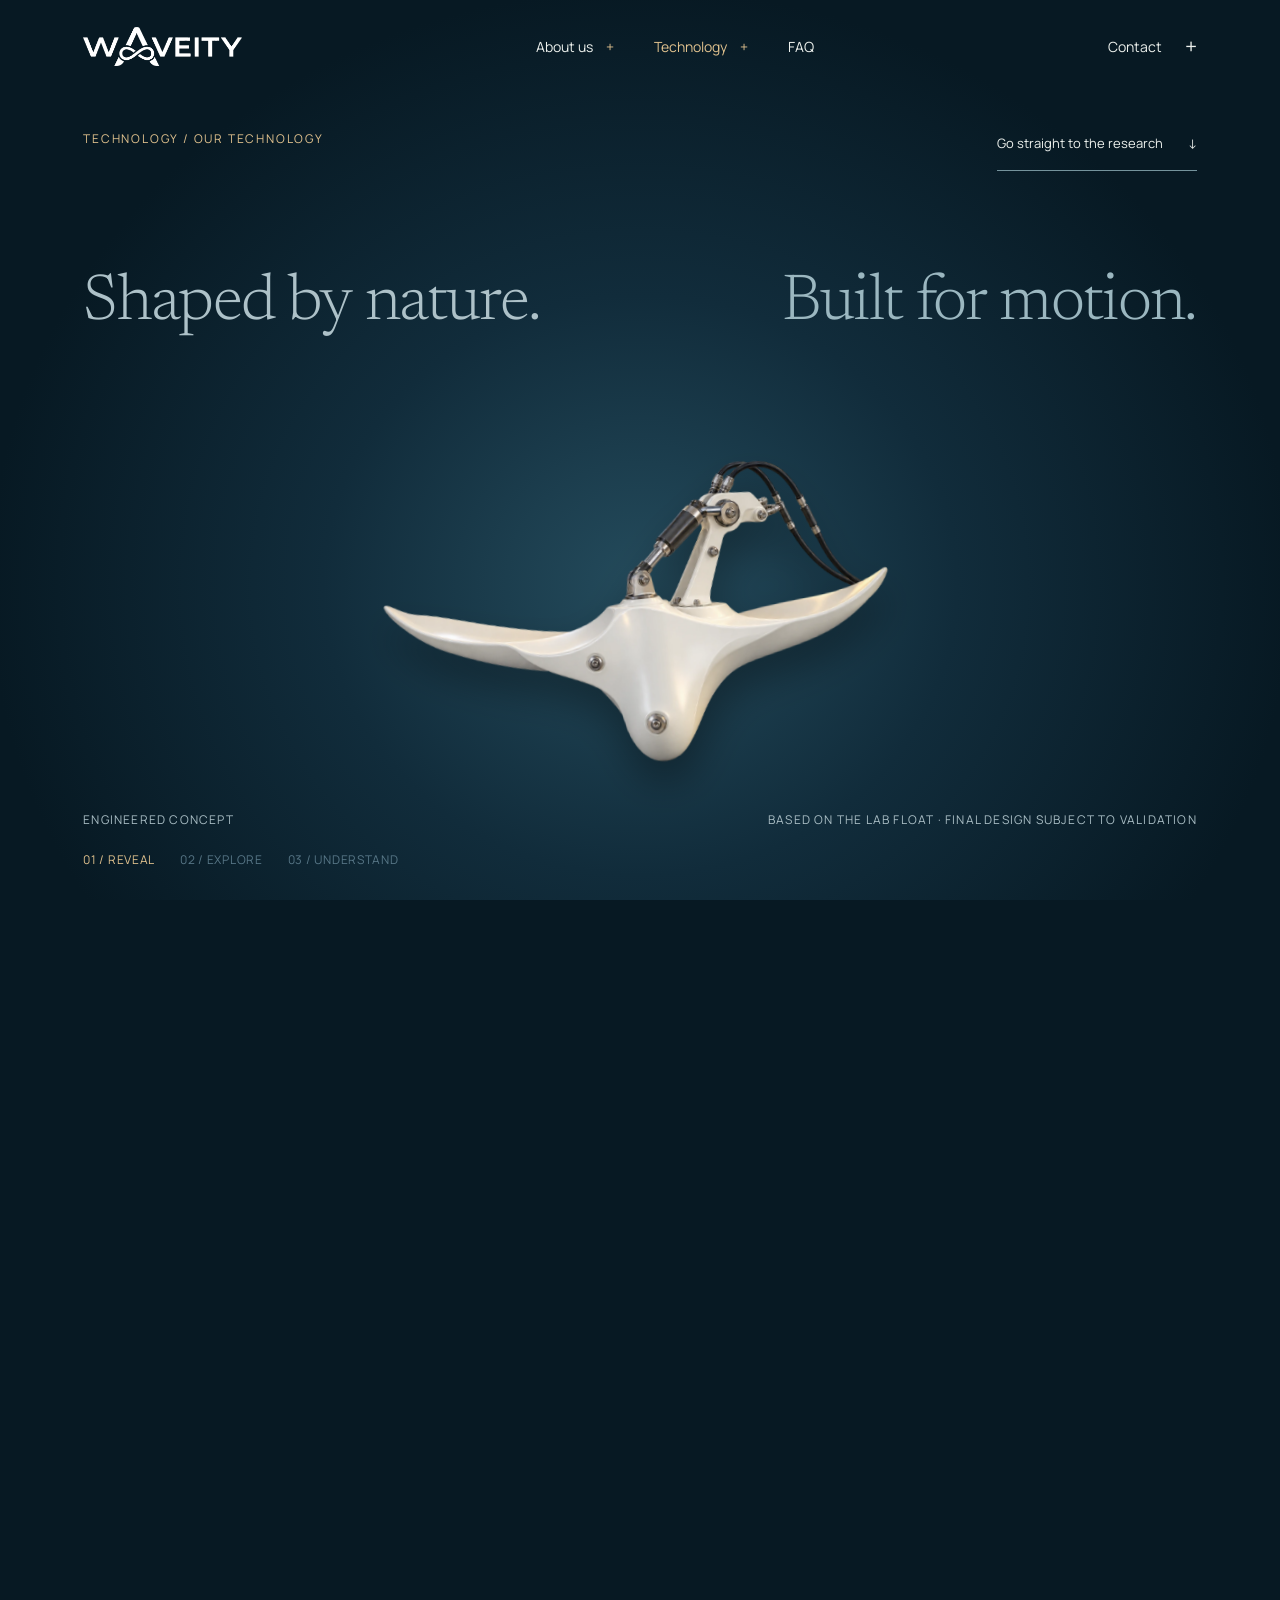
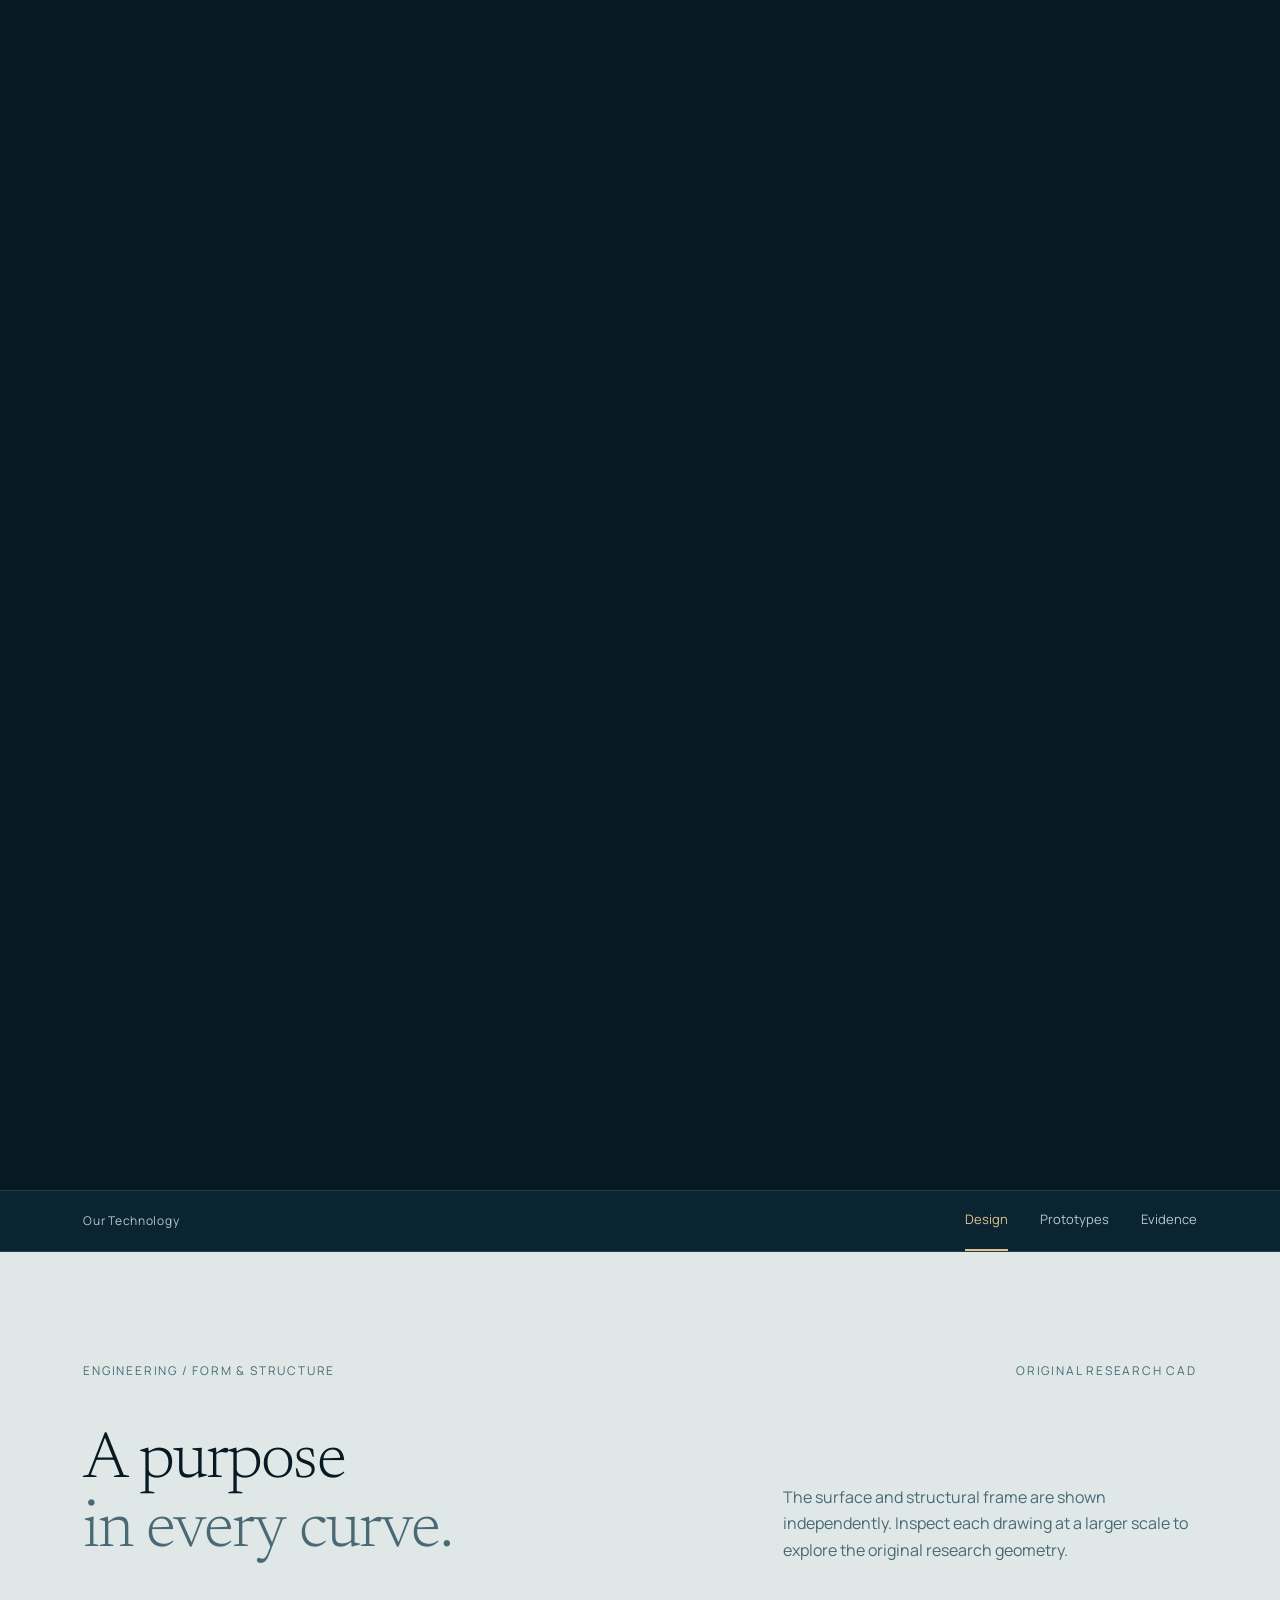
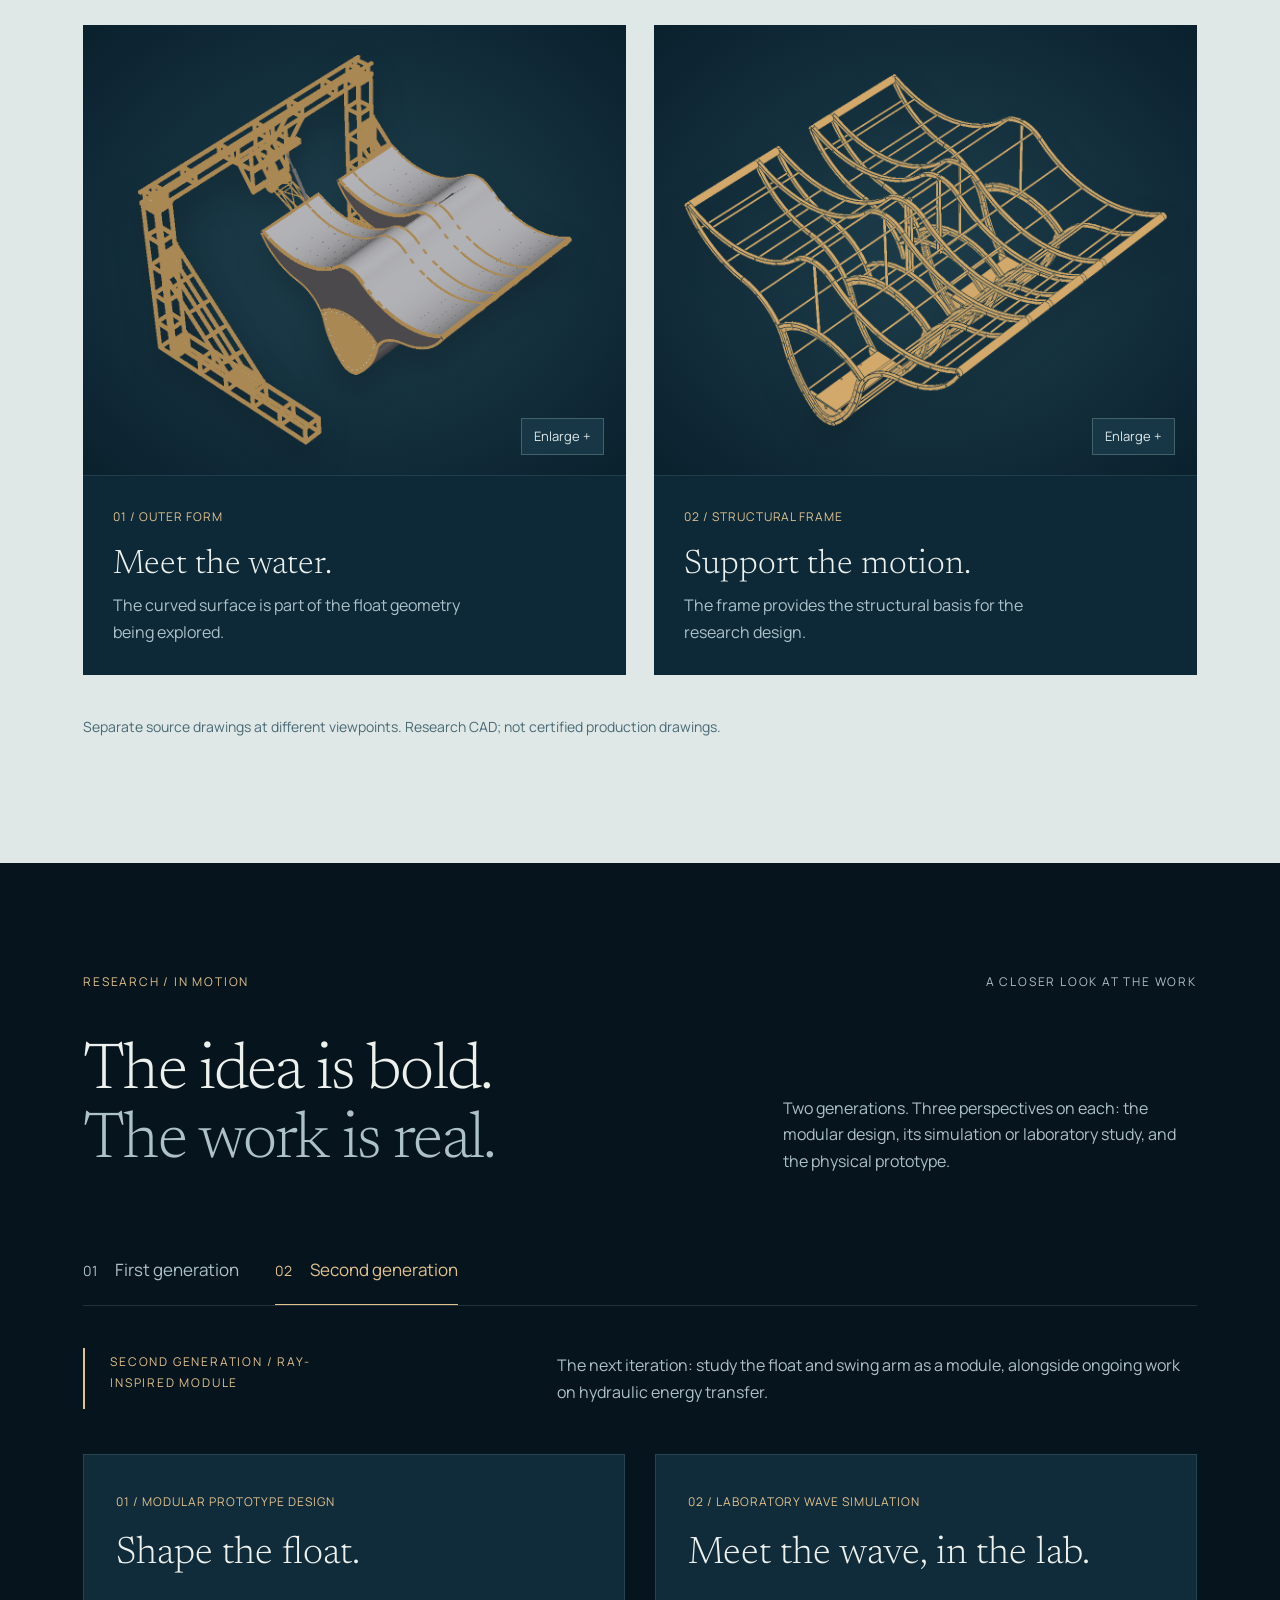
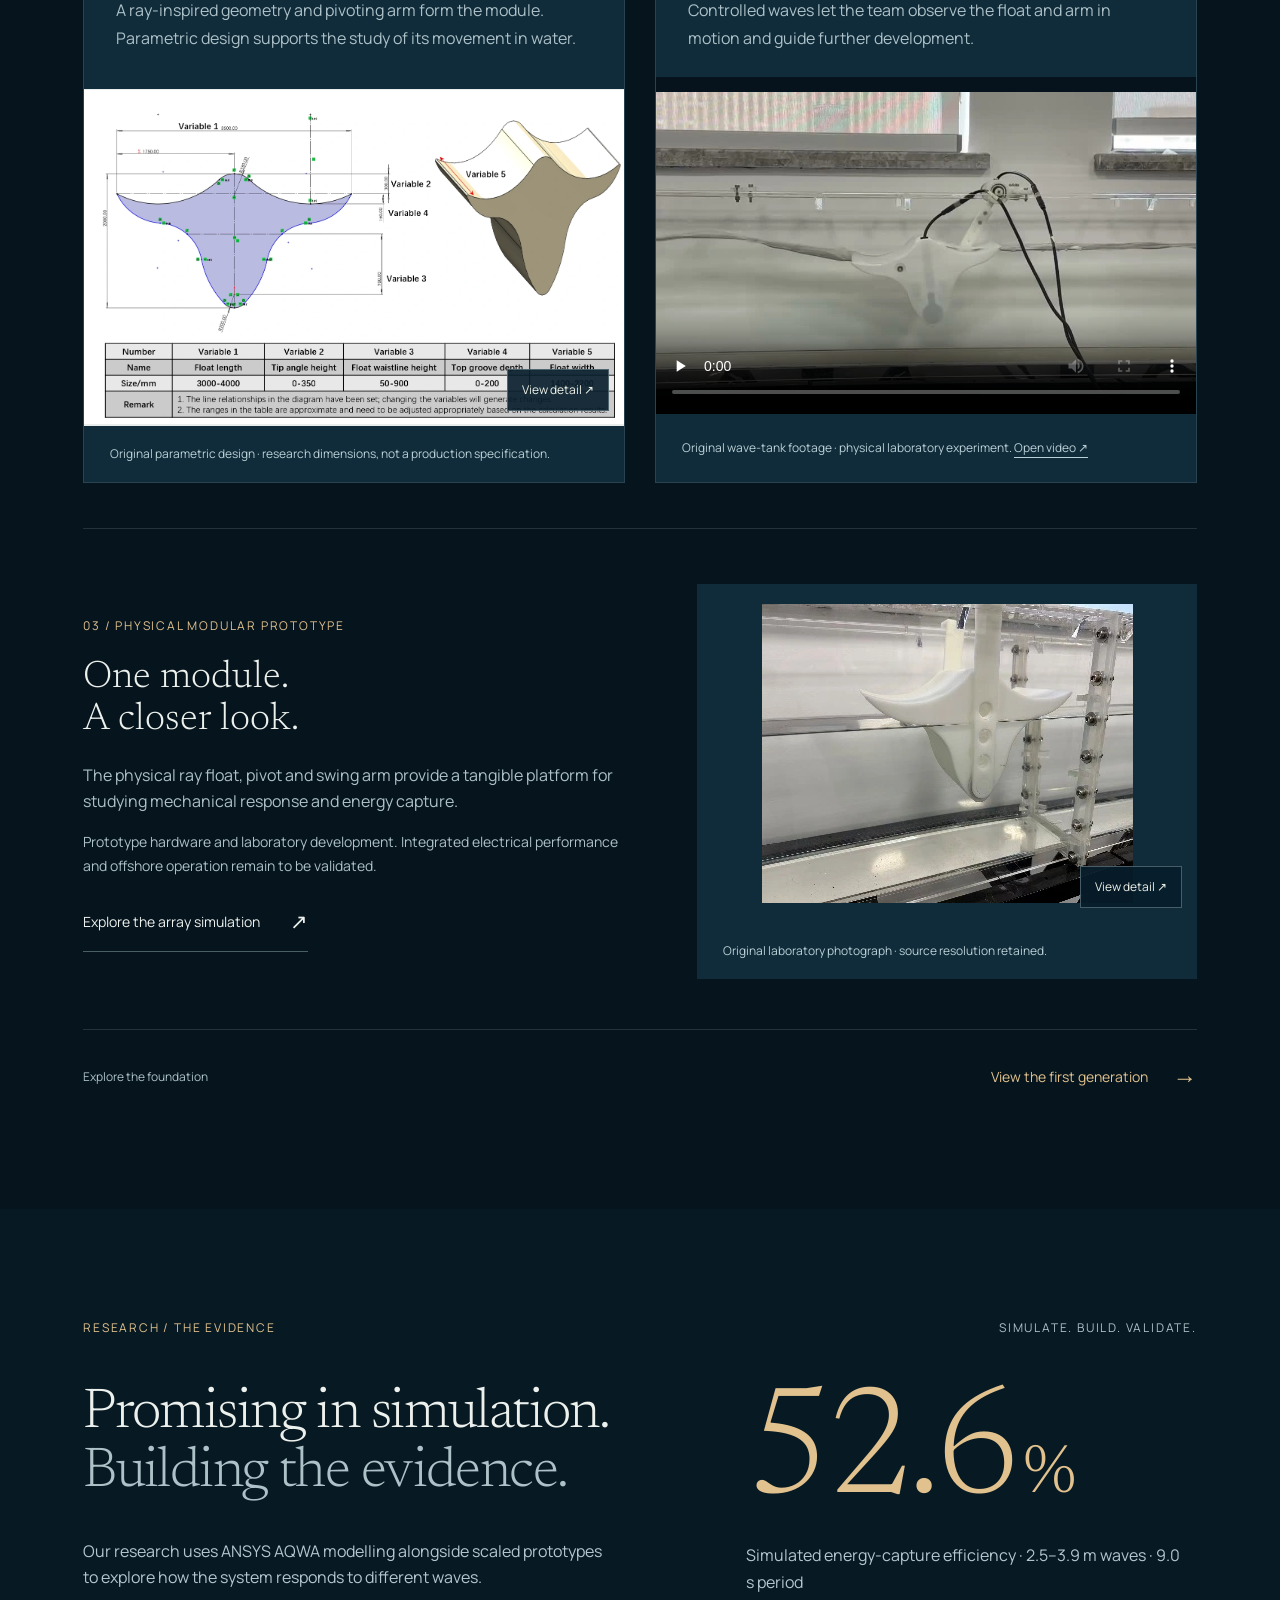
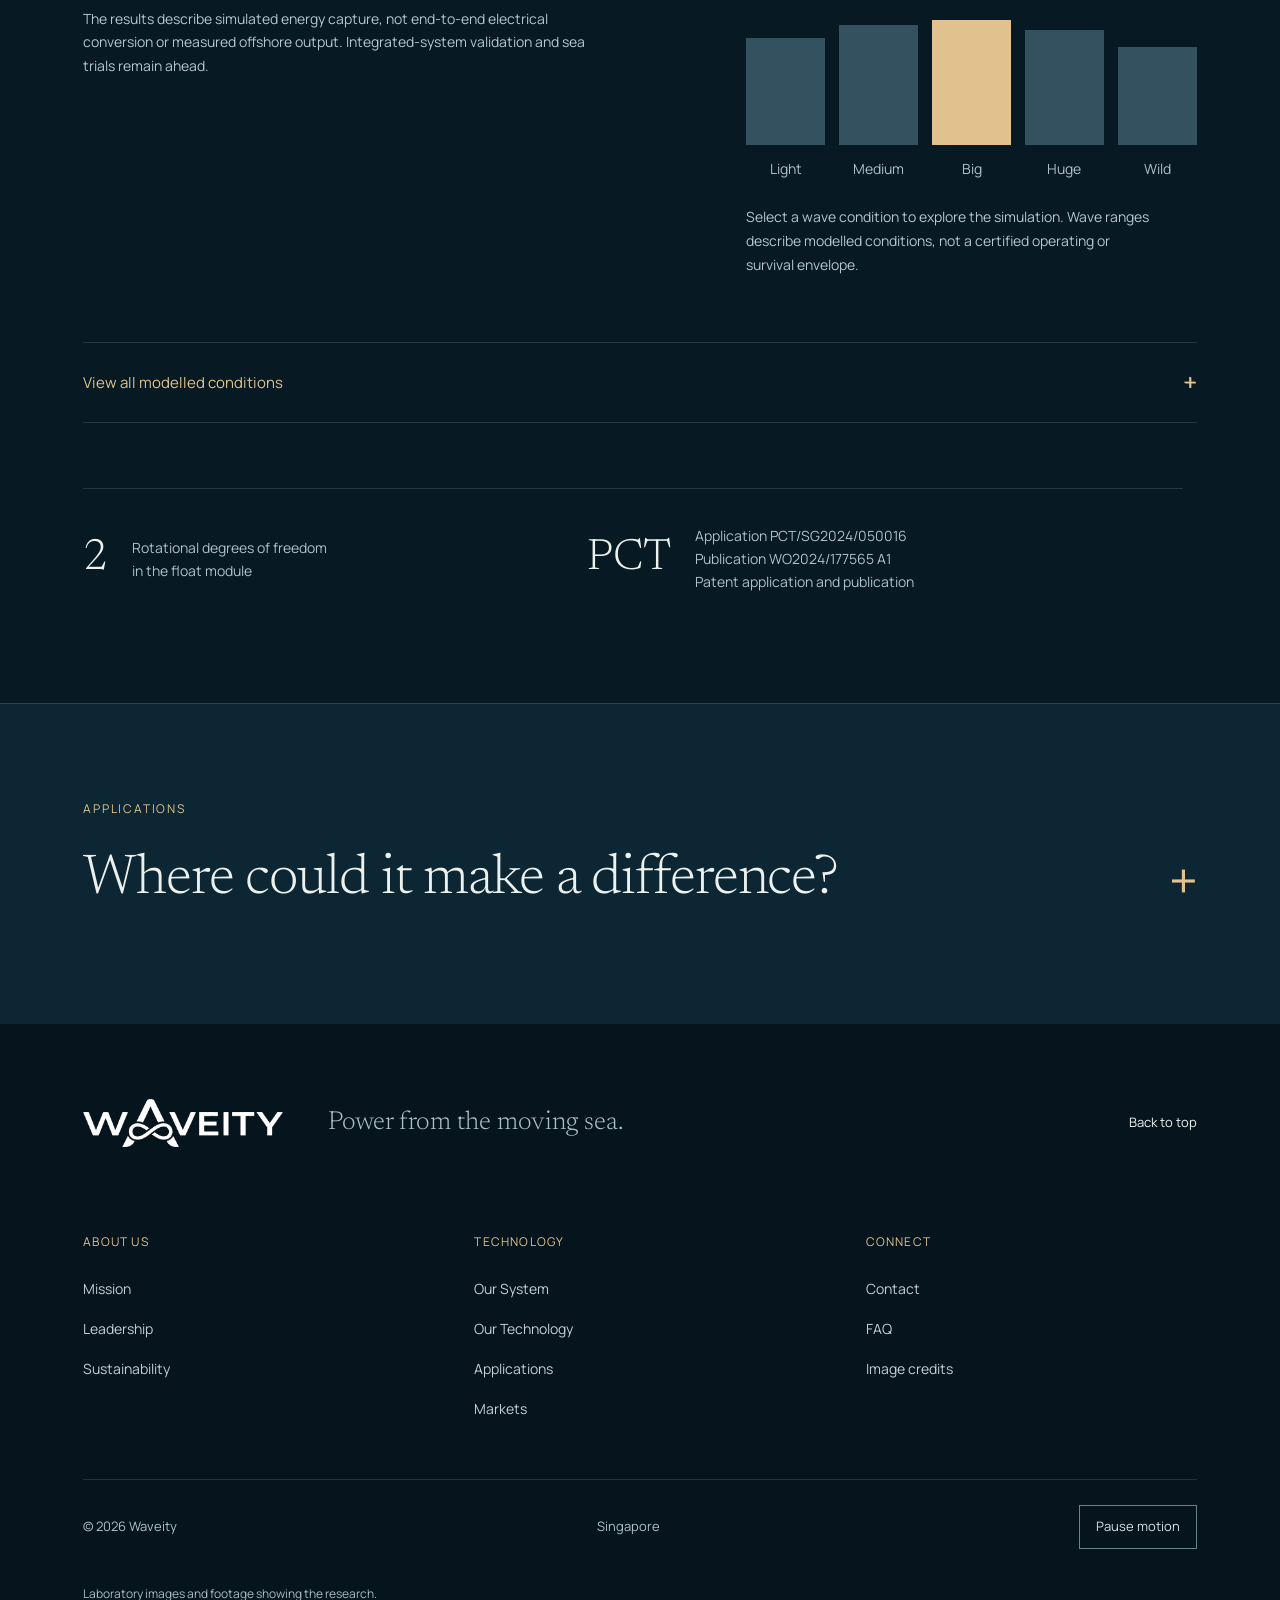
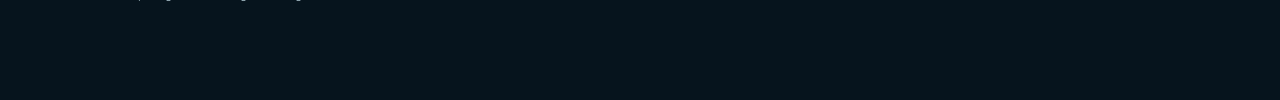
==== commit 3904050d: "Change greeting from 'Hello' to 'Goodbye'" ====
--- a/technology.html
+++ b/technology.html
@@ -1,2 +1,2 @@
 <!doctype html><html lang="en"><head><meta charset="utf-8"><meta name="viewport" content="width=device-width, initial-scale=1"><title>Our Technology — Waveity</title><meta name="description" content="Explore Waveity’s ray-inspired float, original CAD, two generations of laboratory prototypes, wave-tank footage and qualified simulation results."><meta name="theme-color" content="#071c24"><link rel="icon" type="image/svg+xml" href="data:image/svg+xml,%3Csvg xmlns='http://www.w3.org/2000/svg' viewBox='0 0 64 64'%3E%3Crect width='64' height='64' rx='15' fill='%23071c24'/%3E%3Cpath d='M10 23l10 22 12-22 12 22 10-22' fill='none' stroke='%23e1c28e' stroke-width='6'/%3E%3C/svg%3E"><script defer src="app.js?v=6.1"></script><meta property="og:title" content="Our Technology — Waveity"><meta property="og:description" content="Explore Waveity’s ray-inspired float, original CAD, two generations of laboratory prototypes, wave-tank footage and qualified simulation results."><meta property="og:type" content="website"><meta property="og:site_name" content="Waveity"><link rel="preload" href="assets/font-0.woff2" as="font" type="font/woff2" crossorigin><link rel="preload" href="assets/font-2.woff2" as="font" type="font/woff2" crossorigin><link rel="stylesheet" href="site.css?v=6.1"></head><body class="static-motion technology-page" data-page="technology"><a class="skip" href="#main">Skip to content</a><header id="header"><a href="index.html" class="brand" aria-label="Waveity home"><img src="assets/logo.png" alt="Waveity" width="1240" height="297"></a><nav aria-label="Main navigation"><div class="nav-group"><button aria-expanded="false" aria-controls="about-menu">About us <span>+</span></button><div id="about-menu" class="nav-panel" hidden><a href="mission.html">Mission</a><a href="leadership.html">Leadership</a><a href="sustainability.html">Sustainability</a></div></div><div class="nav-group"><button aria-expanded="false" aria-controls="technology-menu">Technology <span>+</span></button><div id="technology-menu" class="nav-panel" hidden><a href="system.html">Our System</a><a href="technology.html">Our Technology</a><a href="applications.html">Applications</a><a href="markets.html">Markets</a></div></div><a href="faq.html">FAQ</a></nav><a class="nav-contact" href="contact.html">Contact <span>+</span></a><button id="menu-toggle" aria-expanded="false" aria-controls="mobile-menu">Menu <span>+</span></button></header>
-<nav id="mobile-menu" aria-label="Mobile navigation" hidden><div><span>ABOUT US</span><a href="mission.html">Mission</a><a href="leadership.html">Leadership</a><a href="sustainability.html">Sustainability</a></div><div><span>TECHNOLOGY</span><a href="system.html">Our System</a><a href="technology.html">Our Technology</a><a href="applications.html">Applications</a><a href="markets.html">Markets</a></div><div><a href="contact.html">Contact</a><a href="faq.html">FAQ</a></div></nav><div class="reading-progress" aria-hidden="true"></div><main id="main" tabindex="-1"><section id="technology" class="manta scroll-scene"><div class="scene-sticky"><div class="manta-kicker eyebrow">TECHNOLOGY / OUR TECHNOLOGY</div><a class="research-jump" href="#prototypes">Go straight to the research <span>↓</span></a><h1 class="manta-headline"><span>Shaped by nature.</span><span>Built for motion.</span></h1><img class="manta-object" src="assets/float-v2.webp" alt="Concept render based on Waveity’s second-generation laboratory float, with curved surfaces, a central pivot and swing-arm connection" fetchpriority="high" width="1448" height="1086"><div class="manta-spec-left"><span class="eyebrow">THE RAY-INSPIRED FLOAT</span><p class="spec-name">Waveity.</p><dl><div><dt>Motion</dt><dd>Two rotational axes</dd></div><div><dt>Energy transfer</dt><dd>Hydraulic development</dd></div><div><dt>Evidence</dt><dd>Laboratory & simulation</dd></div></dl></div><div class="manta-spec-right"><h2>Follow the wave.<br> <span>Capture its motion.</span></h2><p>A curved float and pivoting arm move with the water. The design explores how that movement can be transferred into hydraulic energy.</p><a class="underlined" href="technology.html#prototypes">See the real prototype <span>+</span></a></div><div class="manta-caption"><span>ENGINEERED CONCEPT</span><span>BASED ON THE LAB FLOAT · FINAL DESIGN SUBJECT TO VALIDATION</span></div><div class="scene-steps" aria-hidden="true"><span>01 / REVEAL</span><span>02 / EXPLORE</span><span>03 / UNDERSTAND</span></div></div></section><nav class="chapter-nav" aria-label="Our Technology sections"><span>Our Technology</span><div><a href="#engineering">Design</a><a href="#prototypes">Prototypes</a><a href="#research">Evidence</a></div></nav><section id="engineering" class="section cad-section"><div class="section-top"><span class="eyebrow">ENGINEERING / FORM & STRUCTURE</span><span class="eyebrow">ORIGINAL RESEARCH CAD</span></div><div class="split-title"><h2>A purpose<br> <span>in every curve.</span></h2><p>The surface and structural frame are shown independently. Inspect each drawing at a larger scale to explore the original research geometry.</p></div><div class="cad-pair"><figure><button class="cad-open" data-cad="surface" aria-label="Enlarge the outer form CAD"><img src="assets/float_skin.png" alt="Original CAD drawing of the float surface and support" loading="lazy" width="940" height="845"><span>Enlarge +</span></button><figcaption><span>01 / OUTER FORM</span><h3>Meet the water.</h3><p>The curved surface is part of the float geometry being explored.</p></figcaption></figure><figure><button class="cad-open" data-cad="structure" aria-label="Enlarge the structural frame CAD"><img src="assets/float_wire.png" alt="Original CAD drawing of the internal structural frame" loading="lazy" width="1004" height="732"><span>Enlarge +</span></button><figcaption><span>02 / STRUCTURAL FRAME</span><h3>Support the motion.</h3><p>The frame provides the structural basis for the research design.</p></figcaption></figure></div><p class="fine">Separate source drawings at different viewpoints. Research CAD; not certified production drawings.</p></section><dialog id="cad-dialog" aria-labelledby="cad-title"><div class="cad-dialog-head"><h2 id="cad-title">Outer form</h2><button id="cad-close" aria-label="Close CAD view">Close ×</button></div><img id="cad-large" alt=""><p>Original research CAD. Scroll to inspect; press Escape to close.</p></dialog><section class="prototype section" id="prototypes"><div class="section-top"><span class="eyebrow">RESEARCH / IN MOTION</span><span class="eyebrow">A CLOSER LOOK AT THE WORK</span></div><div class="split-title"><h2>The idea is bold.<br> <span>The work is real.</span></h2><p>Two generations. Three perspectives on each: the modular design, its simulation or laboratory study, and the physical prototype.</p></div><div id="generation-controls" class="prototype-tabs" role="tablist" aria-label="Prototype generations"><button id="tab-gen1" role="tab" aria-controls="panel-gen1" aria-selected="true" tabindex="0">01 <span>First generation</span></button><button id="tab-gen2" role="tab" aria-controls="panel-gen2" aria-selected="false" tabindex="-1">02 <span>Second generation</span></button></div><div class="prototype-panel generation-panel" id="panel-gen1" role="tabpanel" tabindex="0" aria-labelledby="tab-gen1"><div class="generation-intro"><span class="eyebrow">FIRST GENERATION / MODULAR PLATFORM</span><p>The foundation: explore the relationship between repeated floats, a shared structure and mechanical energy transfer.</p></div><div class="research-grid"><article class="research-card"><div class="research-card-head"><span class="eyebrow">01 / MODULAR PROTOTYPE DESIGN</span><h3>A platform of possibilities.</h3><p>Original design studies explore float shapes and frame arrangements as a modular system.</p></div><button class="research-zoom" data-research-image="assets/modular-design.webp" data-research-title="Modular arrangement design study" aria-label="Enlarge Modular arrangement design study"><img src="assets/modular-design.webp" alt="Research matrix comparing float geometries and frame arrangements" width="2407" height="1363" loading="lazy" class=""><span>View detail ↗</span></button><p class="media-note">Original design study from the grant materials.</p></article><article class="research-card"><div class="research-card-head"><span class="eyebrow">02 / NUMERICAL SIMULATION</span><h3>Study the arrangement.</h3><p>The team’s numerical research compares how different float arrangements capture wave motion.</p></div><button class="research-zoom" data-research-image="assets/simulation-arrangements.webp" data-research-title="Wave-energy simulation study" aria-label="Enlarge Wave-energy simulation study"><img src="assets/simulation-arrangements.webp" alt="Original research figure showing wave conditions, simulated energy capture results and model arrangements" width="2664" height="1256" loading="lazy" class=""><span>View detail ↗</span></button><p class="media-note">Numerical research across arrangements · distinct from laboratory footage.</p></article></div><div class="enhanced-prototype"><div class="research-card-head"><span class="eyebrow">03 / PHYSICAL MODULAR PROTOTYPE</span><h3>From an idea to something real.</h3><p>The first-generation laboratory assembly brings repeated float modules, gearing and a shared frame together.</p></div><button class="research-zoom enhanced-view" data-research-image="assets/gen1-enhanced-3840.webp" data-research-title="First-generation prototype — AI-enhanced presentation image" aria-label="Enlarge enhanced first-generation prototype"><img src="assets/gen1-enhanced-1920.webp" srcset="assets/gen1-enhanced-960.webp 960w, assets/gen1-enhanced-1920.webp 1920w, assets/gen1-enhanced-3840.webp 3840w" sizes="(max-width:800px) 100vw, 85vw" width="3840" height="2098" loading="lazy" alt="AI-enhanced presentation version of the first-generation prototype photograph, with the original available below"><span>Explore in 4K ↗</span></button><div class="enhancement-note"><p>AI-enhanced presentation image · exported at 4K width. Fine details may differ from the source; use the original photograph as the engineering record.</p><button class="underlined" data-research-image="assets/gen1-original.png" data-research-title="First-generation prototype — original photograph">View original photograph <span>↗</span></button></div></div><div class="generation-next"><span>Continue the research</span><a href="?generation=2#prototypes" data-generation="2">Explore the second generation <b aria-hidden="true">→</b></a></div></div><div class="prototype-panel generation-panel" id="panel-gen2" role="tabpanel" tabindex="0" aria-labelledby="tab-gen2"><div class="generation-intro"><span class="eyebrow">SECOND GENERATION / RAY-INSPIRED MODULE</span><p>The next iteration: study the float and swing arm as a module, alongside ongoing work on hydraulic energy transfer.</p></div><div class="research-grid"><article class="research-card"><div class="research-card-head"><span class="eyebrow">01 / MODULAR PROTOTYPE DESIGN</span><h3>Shape the float.</h3><p>A ray-inspired geometry and pivoting arm form the module. Parametric design supports the study of its movement in water.</p></div><button class="research-zoom" data-research-image="assets/ray-design.webp" data-research-title="Ray-float parametric design" aria-label="Enlarge Ray-float parametric design"><img src="assets/ray-design.webp" alt="Original parametric drawing of the ray-inspired float and its geometry" width="1433" height="886" loading="lazy" class=""><span>View detail ↗</span></button><p class="media-note">Original parametric design · research dimensions, not a production specification.</p></article><article class="research-card"><div class="research-card-head"><span class="eyebrow">02 / LABORATORY WAVE SIMULATION</span><h3>Meet the wave, in the lab.</h3><p>Controlled waves let the team observe the float and arm in motion and guide further development.</p></div><video id=lab-video controls playsinline preload="none" poster="assets/lab-motion-poster.webp" aria-label="Second-generation ray float moving in the laboratory wave tank"><source src="assets/wave-tank.mp4" type="video/mp4"><p>Your browser cannot play this video. <a href="assets/wave-tank.mp4">Open the research video</a>.</p></video><p class="media-note">Original wave-tank footage · physical laboratory experiment. <a href="assets/wave-tank.mp4" target="_blank" rel="noopener">Open video ↗</a></p></article></div><article class="physical-module"><div class="physical-module-copy"><span class="eyebrow">03 / PHYSICAL MODULAR PROTOTYPE</span><h3>One module.<br> A closer look.</h3><p>The physical ray float, pivot and swing arm provide a tangible platform for studying mechanical response and energy capture.</p><p class="fine">Prototype hardware and laboratory development. Integrated electrical performance and offshore operation remain to be validated.</p><a class="underlined" href="system.html#simulation">Explore the array simulation <span>↗</span></a></div><div class="physical-module-image"><button class="research-zoom" data-research-image="assets/ray-test-module.webp" data-research-title="Physical ray-float test module" aria-label="Enlarge Physical ray-float test module"><img src="assets/ray-test-module.webp" alt="Original photograph of the physical ray-shaped float mounted to its swing arm in a laboratory test fixture" width="371" height="299" loading="lazy" class=""><span>View detail ↗</span></button><span class="media-note">Original laboratory photograph · source resolution retained.</span></div></article><div class="generation-next"><span>Explore the foundation</span><a href="?generation=1#prototypes" data-generation="1">View the first generation <b aria-hidden="true">→</b></a></div></div></section><section class="evidence section" id="research"><div class="section-top"><span class="eyebrow">RESEARCH / THE EVIDENCE</span><span class="eyebrow">SIMULATE. BUILD. VALIDATE.</span></div><div class="evidence-grid"><div><h2>Promising in simulation.<br> <span>Building the evidence.</span></h2><p>Our research uses ANSYS AQWA modelling alongside scaled prototypes to explore how the system responds to different waves.</p><p class="fine">The results describe simulated energy capture, not end-to-end electrical conversion or measured offshore output. Integrated-system validation and sea trials remain ahead.</p></div><div class="efficiency"><div class="big-number"><span id="efficiency-number">52.6</span><small>%</small></div><p id="efficiency-label" aria-live="polite">Simulated energy-capture efficiency · 2.5–3.9 m waves · 9.0 s period</p><div class="wave-bars" aria-label="Simulated energy-capture efficiency by wave condition"><button data-value="40.5" data-height="0.5–1.2" data-period="5.5" aria-label="Light waves, 40.5 percent simulated energy-capture efficiency" aria-pressed="false"><i style="--bar:67%"></i><span>Light</span></button><button data-value="45.2" data-height="1.3–2.4" data-period="7.7" aria-label="Medium waves, 45.2 percent simulated energy-capture efficiency" aria-pressed="false"><i style="--bar:75%"></i><span>Medium</span></button><button data-value="52.6" data-height="2.5–3.9" data-period="9.0" aria-label="Big waves, 52.6 percent simulated energy-capture efficiency" aria-pressed="true"><i style="--bar:88%"></i><span>Big</span></button><button data-value="43.1" data-height="4.0–5.9" data-period="11.0" aria-label="Huge waves, 43.1 percent simulated energy-capture efficiency" aria-pressed="false"><i style="--bar:72%"></i><span>Huge</span></button><button data-value="36.3" data-height="6.0–8.0" data-period="12.4" aria-label="Wild waves, 36.3 percent simulated energy-capture efficiency" aria-pressed="false"><i style="--bar:61%"></i><span>Wild</span></button></div><p class="fine">Select a wave condition to explore the simulation. Wave ranges describe modelled conditions, not a certified operating or survival envelope.</p></div></div><details class="simulation-data"><summary>View all modelled conditions <span aria-hidden="true">+</span></summary><div class="table-wrap"><table><caption>ANSYS AQWA · simulated energy-capture efficiency</caption><thead><tr><th scope="col">Wave height<br> <small>metres</small></th><th scope="col">Period<br> <small>seconds</small></th><th scope="col">Energy capture<br> <small>percent</small></th></tr></thead><tbody><tr><th scope="row">0.5–1.2</th><td>5.5</td><td>40.5%</td></tr><tr><th scope="row">1.3–2.4</th><td>7.7</td><td>45.2%</td></tr><tr><th scope="row">2.5–3.9</th><td>9.0</td><td>52.6%</td></tr><tr><th scope="row">4.0–5.9</th><td>11.0</td><td>43.1%</td></tr><tr><th scope="row">6.0–8.0</th><td>12.4</td><td>36.3%</td></tr></tbody></table><p class="fine">Source: Wave-energy capture study. These conditions do not define a certified operating or survival envelope.</p></div></details><div class="research-facts"><div><strong>2</strong><span>Rotational degrees of freedom<br> in the float module</span></div><div><strong>PCT</strong><span>Application PCT/SG2024/050016<br> Publication WO2024/177565 A1<br> Patent application and publication; not a claim of grant.</span></div></div></section><dialog id="research-dialog" aria-labelledby="research-dialog-title"><div class="cad-dialog-head"><h2 id="research-dialog-title">Research image</h2><button id="research-close" aria-label="Close research image">Close ×</button></div><img id="research-large" alt=""><p>Original research or enhanced presentation image, as labelled above. Press Escape to close.</p><a id="research-original-link" class="underlined" href="assets/gen1-original.png" target="_blank" rel="noopener">Open full image ↗</a></dialog><aside class="next-chapter"><span class="eyebrow">APPLICATIONS</span><a href="applications.html">Where could it make a difference?<span>+</span></a></aside><noscript><style>#contact-form,.prototype-tabs,[data-switch-gen],[data-motion],#menu-toggle,header nav{display:none}.prototype-panel{margin-top:40px}</style><p class="no-script">Interactive controls need JavaScript. You can browse all pages using the links below, view the research images and contact the team directly by email.</p></noscript></main><footer><div class="footer-top"><a href="index.html" aria-label="Waveity home"><img src="assets/logo.png" alt="Waveity" width="1240" height="297"></a><p>Power from the moving sea.</p><a href="#main">Back to top</a></div><div class="footer-sitemap"><div><span>ABOUT US</span><a href="mission.html">Mission</a><a href="leadership.html">Leadership</a><a href="sustainability.html">Sustainability</a></div><div><span>TECHNOLOGY</span><a href="system.html">Our System</a><a href="technology.html">Our Technology</a><a href="applications.html">Applications</a><a href="markets.html">Markets</a></div><div><span>CONNECT</span><a href="contact.html">Contact</a><a href="faq.html">FAQ</a><a href="credits.html">Image credits</a></div></div><div class="footer-bottom"><span>© 2026 Waveity</span><span>Singapore</span><button class="footer-motion" data-motion aria-pressed="false">Pause motion</button></div><p class="footer-note">Concept visualisations illustrate our development vision. Laboratory images and footage show the actual research.</p></footer></body></html>
+<nav id="mobile-menu" aria-label="Mobile navigation" hidden><div><span>ABOUT US</span><a href="mission.html">Mission</a><a href="leadership.html">Leadership</a><a href="sustainability.html">Sustainability</a></div><div><span>TECHNOLOGY</span><a href="system.html">Our System</a><a href="technology.html">Our Technology</a><a href="applications.html">Applications</a><a href="markets.html">Markets</a></div><div><a href="contact.html">Contact</a><a href="faq.html">FAQ</a></div></nav><div class="reading-progress" aria-hidden="true"></div><main id="main" tabindex="-1"><section id="technology" class="manta scroll-scene"><div class="scene-sticky"><div class="manta-kicker eyebrow">TECHNOLOGY / OUR TECHNOLOGY</div><a class="research-jump" href="#prototypes">Go straight to the research <span>↓</span></a><h1 class="manta-headline"><span>Shaped by nature.</span><span>Built for motion.</span></h1><img class="manta-object" src="assets/float-v2.webp" alt="Concept render based on Waveity’s second-generation laboratory float, with curved surfaces, a central pivot and swing-arm connection" fetchpriority="high" width="1448" height="1086"><div class="manta-spec-left"><span class="eyebrow">THE RAY-INSPIRED FLOAT</span><p class="spec-name">Waveity.</p><dl><div><dt>Motion</dt><dd>Two rotational axes</dd></div><div><dt>Energy transfer</dt><dd>Hydraulic development</dd></div><div><dt>Evidence</dt><dd>Laboratory & simulation</dd></div></dl></div><div class="manta-spec-right"><h2>Follow the wave.<br> <span>Capture its motion.</span></h2><p>A curved float and pivoting arm move with the water. The design explores how that movement can be transferred into hydraulic energy.</p><a class="underlined" href="technology.html#prototypes">See the real prototype <span>+</span></a></div><div class="manta-caption"><span>ENGINEERED CONCEPT</span><span>BASED ON THE LAB FLOAT · FINAL DESIGN SUBJECT TO VALIDATION</span></div><div class="scene-steps" aria-hidden="true"><span>01 / REVEAL</span><span>02 / EXPLORE</span><span>03 / UNDERSTAND</span></div></div></section><nav class="chapter-nav" aria-label="Our Technology sections"><span>Our Technology</span><div><a href="#engineering">Design</a><a href="#prototypes">Prototypes</a><a href="#research">Evidence</a></div></nav><section id="engineering" class="section cad-section"><div class="section-top"><span class="eyebrow">ENGINEERING / FORM & STRUCTURE</span><span class="eyebrow">ORIGINAL RESEARCH CAD</span></div><div class="split-title"><h2>A purpose<br> <span>in every curve.</span></h2><p>The surface and structural frame are shown independently. Inspect each drawing at a larger scale to explore the original research geometry.</p></div><div class="cad-pair"><figure><button class="cad-open" data-cad="surface" aria-label="Enlarge the outer form CAD"><img src="assets/float_skin.png" alt="Original CAD drawing of the float surface and support" loading="lazy" width="940" height="845"><span>Enlarge +</span></button><figcaption><span>01 / OUTER FORM</span><h3>Meet the water.</h3><p>The curved surface is part of the float geometry being explored.</p></figcaption></figure><figure><button class="cad-open" data-cad="structure" aria-label="Enlarge the structural frame CAD"><img src="assets/float_wire.png" alt="Original CAD drawing of the internal structural frame" loading="lazy" width="1004" height="732"><span>Enlarge +</span></button><figcaption><span>02 / STRUCTURAL FRAME</span><h3>Support the motion.</h3><p>The frame provides the structural basis for the research design.</p></figcaption></figure></div><p class="fine">Separate source drawings at different viewpoints. Research CAD; not certified production drawings.</p></section><dialog id="cad-dialog" aria-labelledby="cad-title"><div class="cad-dialog-head"><h2 id="cad-title">Outer form</h2><button id="cad-close" aria-label="Close CAD view">Close ×</button></div><img id="cad-large" alt=""><p>Original research CAD. Scroll to inspect; press Escape to close.</p></dialog><section class="prototype section" id="prototypes"><div class="section-top"><span class="eyebrow">RESEARCH / IN MOTION</span><span class="eyebrow">A CLOSER LOOK AT THE WORK</span></div><div class="split-title"><h2>The idea is bold.<br> <span>The work is real.</span></h2><p>Two generations. Three perspectives on each: the modular design, its simulation or laboratory study, and the physical prototype.</p></div><div id="generation-controls" class="prototype-tabs" role="tablist" aria-label="Prototype generations"><button id="tab-gen1" role="tab" aria-controls="panel-gen1" aria-selected="true" tabindex="0">01 <span>First generation</span></button><button id="tab-gen2" role="tab" aria-controls="panel-gen2" aria-selected="false" tabindex="-1">02 <span>Second generation</span></button></div><div class="prototype-panel generation-panel" id="panel-gen1" role="tabpanel" tabindex="0" aria-labelledby="tab-gen1"><div class="generation-intro"><span class="eyebrow">FIRST GENERATION / MODULAR PLATFORM</span><p>The foundation: explore the relationship between repeated floats, a shared structure and mechanical energy transfer.</p></div><div class="research-grid"><article class="research-card"><div class="research-card-head"><span class="eyebrow">01 / MODULAR PROTOTYPE DESIGN</span><h3>A platform of possibilities.</h3><p>Original design studies explore float shapes and frame arrangements as a modular system.</p></div><button class="research-zoom" data-research-image="assets/modular-design.webp" data-research-title="Modular arrangement design study" aria-label="Enlarge Modular arrangement design study"><img src="assets/modular-design.webp" alt="Research matrix comparing float geometries and frame arrangements" width="2407" height="1363" loading="lazy" class=""><span>View detail ↗</span></button><p class="media-note">Original design study from the grant materials.</p></article><article class="research-card"><div class="research-card-head"><span class="eyebrow">02 / NUMERICAL SIMULATION</span><h3>Study the arrangement.</h3><p>The team’s numerical research compares how different float arrangements capture wave motion.</p></div><button class="research-zoom" data-research-image="assets/simulation-arrangements.webp" data-research-title="Wave-energy simulation study" aria-label="Enlarge Wave-energy simulation study"><img src="assets/simulation-arrangements.webp" alt="Original research figure showing wave conditions, simulated energy capture results and model arrangements" width="2664" height="1256" loading="lazy" class=""><span>View detail ↗</span></button><p class="media-note">Numerical research across arrangements · distinct from laboratory footage.</p></article></div><div class="enhanced-prototype"><div class="research-card-head"><span class="eyebrow">03 / PHYSICAL MODULAR PROTOTYPE</span><h3>From an idea to something real.</h3><p>The first-generation laboratory assembly brings repeated float modules, gearing and a shared frame together.</p></div><button class="research-zoom enhanced-view" data-research-image="assets/gen1-enhanced-3840.webp" data-research-title="First-generation prototype " aria-label="Enlarge enhanced first-generation prototype"><img src="assets/gen1-enhanced-1920.webp" srcset="assets/gen1-enhanced-960.webp 960w, assets/gen1-enhanced-1920.webp 1920w, assets/gen1-enhanced-3840.webp 3840w" sizes="(max-width:800px) 100vw, 85vw" width="3840" height="2098" loading="lazy" alt="first-generation prototype photograph"><span>Explore in 4K ↗</span></button><div class="enhancement-note"><p>First Generation Prototype.</p><button class="underlined" data-research-image="assets/gen1-original.png" data-research-title="First-generation prototype — original photograph">View original photograph <span>↗</span></button></div></div><div class="generation-next"><span>Continue the research</span><a href="?generation=2#prototypes" data-generation="2">Explore the second generation <b aria-hidden="true">→</b></a></div></div><div class="prototype-panel generation-panel" id="panel-gen2" role="tabpanel" tabindex="0" aria-labelledby="tab-gen2"><div class="generation-intro"><span class="eyebrow">SECOND GENERATION / RAY-INSPIRED MODULE</span><p>The next iteration: study the float and swing arm as a module, alongside ongoing work on hydraulic energy transfer.</p></div><div class="research-grid"><article class="research-card"><div class="research-card-head"><span class="eyebrow">01 / MODULAR PROTOTYPE DESIGN</span><h3>Shape the float.</h3><p>A ray-inspired geometry and pivoting arm form the module. Parametric design supports the study of its movement in water.</p></div><button class="research-zoom" data-research-image="assets/ray-design.webp" data-research-title="Ray-float parametric design" aria-label="Enlarge Ray-float parametric design"><img src="assets/ray-design.webp" alt="Original parametric drawing of the ray-inspired float and its geometry" width="1433" height="886" loading="lazy" class=""><span>View detail ↗</span></button><p class="media-note">Original parametric design · research dimensions, not a production specification.</p></article><article class="research-card"><div class="research-card-head"><span class="eyebrow">02 / LABORATORY WAVE SIMULATION</span><h3>Meet the wave, in the lab.</h3><p>Controlled waves let the team observe the float and arm in motion and guide further development.</p></div><video id=lab-video controls playsinline preload="none" poster="assets/lab-motion-poster.webp" aria-label="Second-generation ray float moving in the laboratory wave tank"><source src="assets/wave-tank.mp4" type="video/mp4"><p>Your browser cannot play this video. <a href="assets/wave-tank.mp4">Open the research video</a>.</p></video><p class="media-note">Original wave-tank footage · physical laboratory experiment. <a href="assets/wave-tank.mp4" target="_blank" rel="noopener">Open video ↗</a></p></article></div><article class="physical-module"><div class="physical-module-copy"><span class="eyebrow">03 / PHYSICAL MODULAR PROTOTYPE</span><h3>One module.<br> A closer look.</h3><p>The physical ray float, pivot and swing arm provide a tangible platform for studying mechanical response and energy capture.</p><p class="fine">Prototype hardware and laboratory development. Integrated electrical performance and offshore operation remain to be validated.</p><a class="underlined" href="system.html#simulation">Explore the array simulation <span>↗</span></a></div><div class="physical-module-image"><button class="research-zoom" data-research-image="assets/ray-test-module.webp" data-research-title="Physical ray-float test module" aria-label="Enlarge Physical ray-float test module"><img src="assets/ray-test-module.webp" alt="Original photograph of the physical ray-shaped float mounted to its swing arm in a laboratory test fixture" width="371" height="299" loading="lazy" class=""><span>View detail ↗</span></button><span class="media-note">Original laboratory photograph · source resolution retained.</span></div></article><div class="generation-next"><span>Explore the foundation</span><a href="?generation=1#prototypes" data-generation="1">View the first generation <b aria-hidden="true">→</b></a></div></div></section><section class="evidence section" id="research"><div class="section-top"><span class="eyebrow">RESEARCH / THE EVIDENCE</span><span class="eyebrow">SIMULATE. BUILD. VALIDATE.</span></div><div class="evidence-grid"><div><h2>Promising in simulation.<br> <span>Building the evidence.</span></h2><p>Our research uses ANSYS AQWA modelling alongside scaled prototypes to explore how the system responds to different waves.</p><p class="fine">The results describe simulated energy capture, not end-to-end electrical conversion or measured offshore output. Integrated-system validation and sea trials remain ahead.</p></div><div class="efficiency"><div class="big-number"><span id="efficiency-number">52.6</span><small>%</small></div><p id="efficiency-label" aria-live="polite">Simulated energy-capture efficiency · 2.5–3.9 m waves · 9.0 s period</p><div class="wave-bars" aria-label="Simulated energy-capture efficiency by wave condition"><button data-value="40.5" data-height="0.5–1.2" data-period="5.5" aria-label="Light waves, 40.5 percent simulated energy-capture efficiency" aria-pressed="false"><i style="--bar:67%"></i><span>Light</span></button><button data-value="45.2" data-height="1.3–2.4" data-period="7.7" aria-label="Medium waves, 45.2 percent simulated energy-capture efficiency" aria-pressed="false"><i style="--bar:75%"></i><span>Medium</span></button><button data-value="52.6" data-height="2.5–3.9" data-period="9.0" aria-label="Big waves, 52.6 percent simulated energy-capture efficiency" aria-pressed="true"><i style="--bar:88%"></i><span>Big</span></button><button data-value="43.1" data-height="4.0–5.9" data-period="11.0" aria-label="Huge waves, 43.1 percent simulated energy-capture efficiency" aria-pressed="false"><i style="--bar:72%"></i><span>Huge</span></button><button data-value="36.3" data-height="6.0–8.0" data-period="12.4" aria-label="Wild waves, 36.3 percent simulated energy-capture efficiency" aria-pressed="false"><i style="--bar:61%"></i><span>Wild</span></button></div><p class="fine">Select a wave condition to explore the simulation. Wave ranges describe modelled conditions, not a certified operating or survival envelope.</p></div></div><details class="simulation-data"><summary>View all modelled conditions <span aria-hidden="true">+</span></summary><div class="table-wrap"><table><caption>ANSYS AQWA · simulated energy-capture efficiency</caption><thead><tr><th scope="col">Wave height<br> <small>metres</small></th><th scope="col">Period<br> <small>seconds</small></th><th scope="col">Energy capture<br> <small>percent</small></th></tr></thead><tbody><tr><th scope="row">0.5–1.2</th><td>5.5</td><td>40.5%</td></tr><tr><th scope="row">1.3–2.4</th><td>7.7</td><td>45.2%</td></tr><tr><th scope="row">2.5–3.9</th><td>9.0</td><td>52.6%</td></tr><tr><th scope="row">4.0–5.9</th><td>11.0</td><td>43.1%</td></tr><tr><th scope="row">6.0–8.0</th><td>12.4</td><td>36.3%</td></tr></tbody></table><p class="fine">Source: Wave-energy capture study. These conditions do not define a certified operating or survival envelope.</p></div></details><div class="research-facts"><div><strong>2</strong><span>Rotational degrees of freedom<br> in the float module</span></div><div><strong>PCT</strong><span>Application PCT/SG2024/050016<br> Publication WO2024/177565 A1<br> Patent application and publication</span></div></div></section><dialog id="research-dialog" aria-labelledby="research-dialog-title"><div class="cad-dialog-head"><h2 id="research-dialog-title">Research image</h2><button id="research-close" aria-label="Close research image">Close ×</button></div><img id="research-large" alt=""><p>Original research, as labelled above. Press Escape to close.</p><a id="research-original-link" class="underlined" href="assets/gen1-original.png" target="_blank" rel="noopener">Open full image ↗</a></dialog><aside class="next-chapter"><span class="eyebrow">APPLICATIONS</span><a href="applications.html">Where could it make a difference?<span>+</span></a></aside><noscript><style>#contact-form,.prototype-tabs,[data-switch-gen],[data-motion],#menu-toggle,header nav{display:none}.prototype-panel{margin-top:40px}</style><p class="no-script">Interactive controls need JavaScript. You can browse all pages using the links below, view the research images and contact the team directly by email.</p></noscript></main><footer><div class="footer-top"><a href="index.html" aria-label="Waveity home"><img src="assets/logo.png" alt="Waveity" width="1240" height="297"></a><p>Power from the moving sea.</p><a href="#main">Back to top</a></div><div class="footer-sitemap"><div><span>ABOUT US</span><a href="mission.html">Mission</a><a href="leadership.html">Leadership</a><a href="sustainability.html">Sustainability</a></div><div><span>TECHNOLOGY</span><a href="system.html">Our System</a><a href="technology.html">Our Technology</a><a href="applications.html">Applications</a><a href="markets.html">Markets</a></div><div><span>CONNECT</span><a href="contact.html">Contact</a><a href="faq.html">FAQ</a><a href="credits.html">Image credits</a></div></div><div class="footer-bottom"><span>© 2026 Waveity</span><span>Singapore</span><button class="footer-motion" data-motion aria-pressed="false">Pause motion</button></div><p class="footer-note"> Laboratory images and footage showing the research.</p></footer></body></html>
